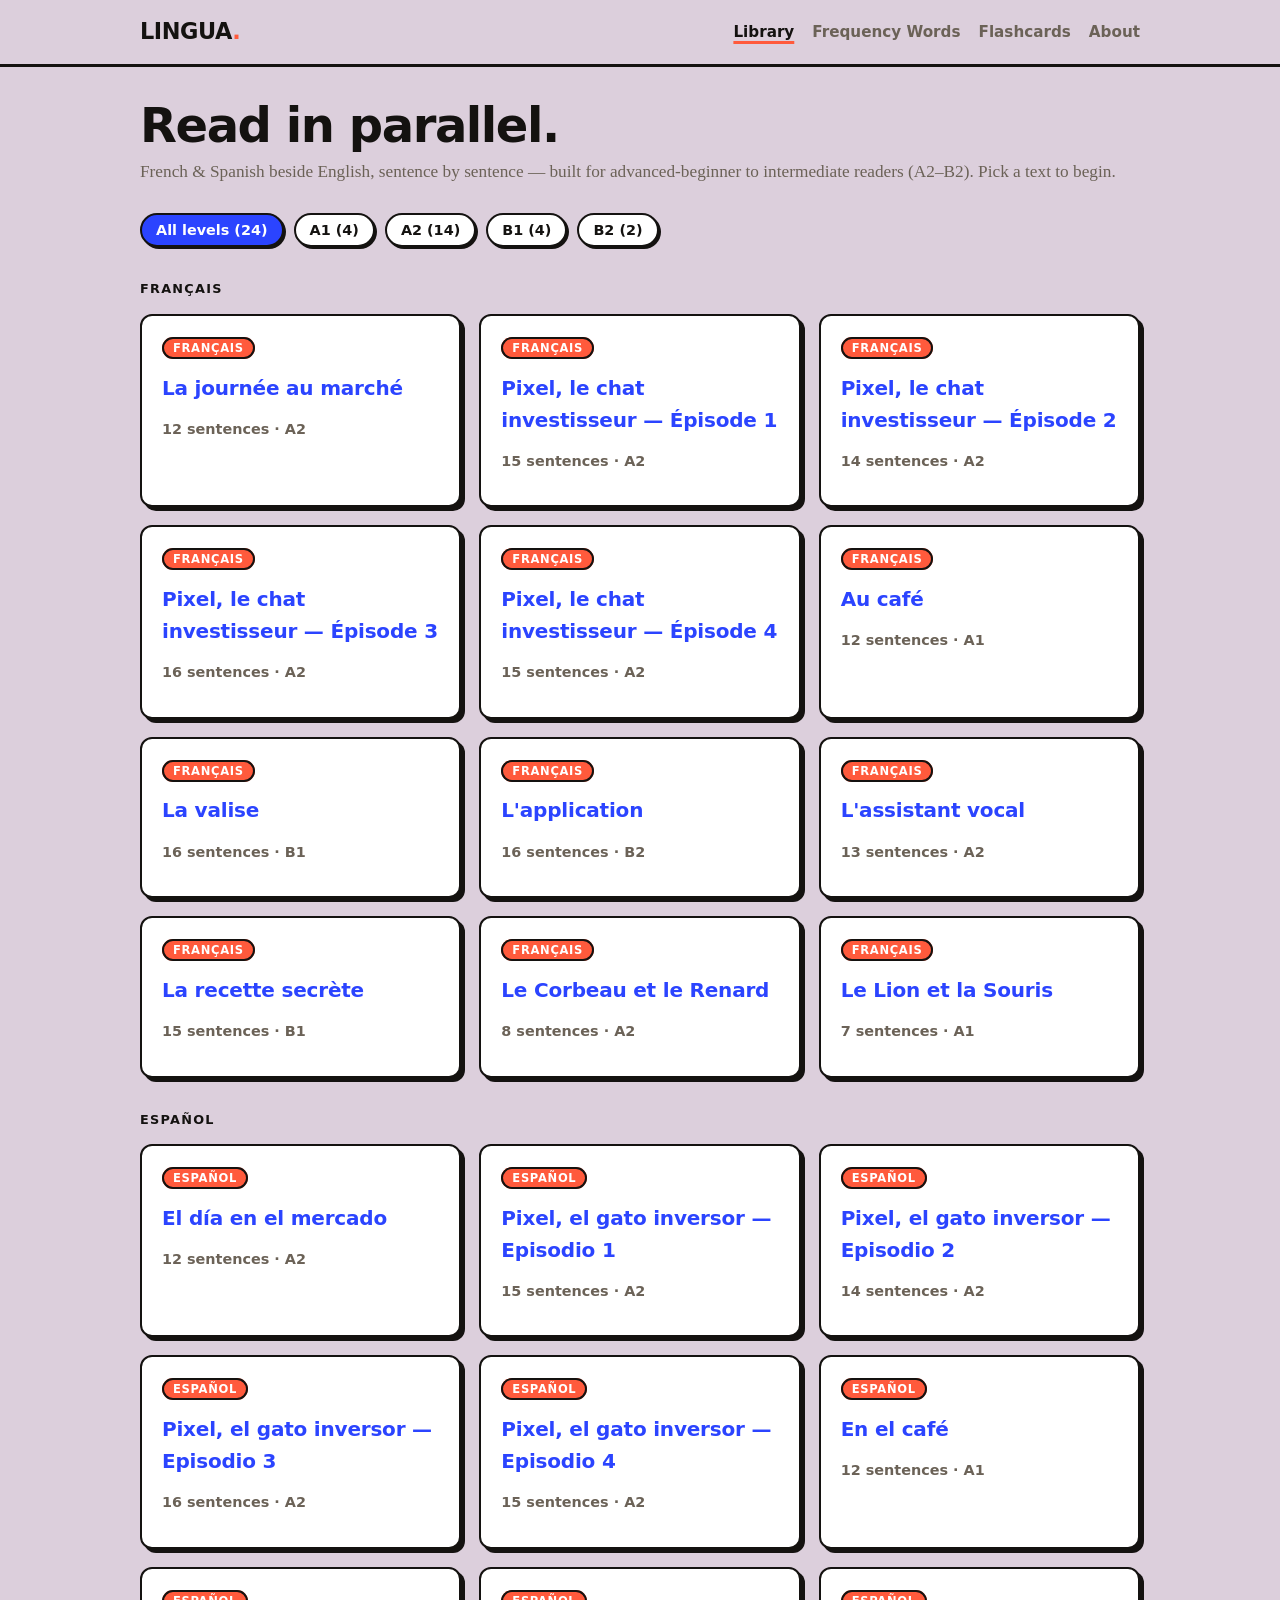
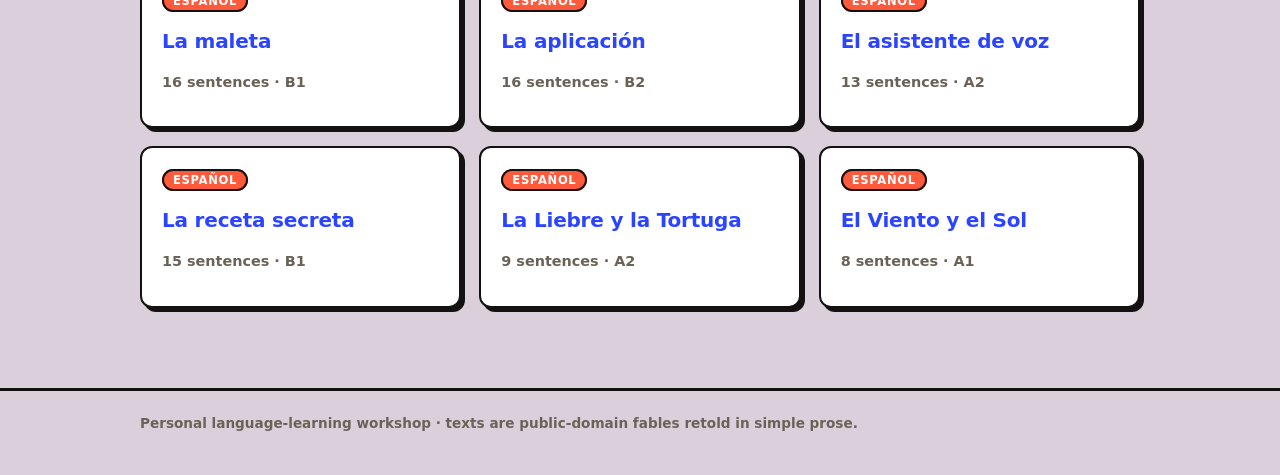
==== index.html @ a7de5ea2 "Ad-hoc batch generation of the whole topic list scripts/generate_batch.py generates a piece for ever" ====
<!DOCTYPE html>
<html lang="en">
<head>
  <meta charset="UTF-8" />
  <meta name="viewport" content="width=device-width, initial-scale=1.0" />
  <title>Lingua — Parallel Reading</title>
  <link rel="stylesheet" href="css/style.css?v=3" />
</head>
<body>
  <header class="site-header">
    <div class="wrap">
      <div class="brand">Lingua<span>.</span></div>
      <nav class="nav" data-nav></nav>
    </div>
  </header>

  <main>
    <div class="wrap">
      <h1>Read in parallel.</h1>
      <p class="subtitle">French &amp; Spanish beside English, sentence by sentence — built for advanced-beginner to intermediate readers (A2–B2). Pick a text to begin.</p>

      <div class="chipbar" id="level-bar"></div>
      <div id="library"></div>
    </div>
  </main>

  <footer>
    <div class="wrap">Personal language-learning workshop · texts are public-domain fables retold in simple prose.</div>
  </footer>

  <script src="data/texts.js"></script>
  <script src="data/daily.js"></script>
  <script src="data/generated.js"></script>
  <script src="js/app.js"></script>
  <script>
    (function () {
      const texts = window.TEXTS || [];
      const lib = document.getElementById("library");
      const bar = document.getElementById("level-bar");
      const LEVEL_ORDER = ["A1", "A2", "B1", "B2", "C1", "C2"];
      const levels = LEVEL_ORDER.filter((l) => texts.some((t) => t.level === l));
      let active = "all";

      function card(t) {
        const a = document.createElement("a");
        a.className = "card";
        a.href = "reader.html?id=" + encodeURIComponent(t.id);
        a.innerHTML =
          '<span class="lang-tag">' + t.langLabel + '</span>' +
          '<h3>' + t.title + '</h3>' +
          '<p class="meta">' + t.pairs.length + ' sentences · ' + (t.level || '') + '</p>';
        return a;
      }

      function render() {
        bar.querySelectorAll(".chip").forEach((c) => c.classList.toggle("on", c.dataset.lvl === active));
        const shown = texts.filter((t) => active === "all" || t.level === active);
        lib.innerHTML = "";
        if (!shown.length) { lib.innerHTML = '<p class="empty">No texts at this level yet.</p>'; return; }
        const byLang = {};
        shown.forEach((t) => { (byLang[t.langLabel] = byLang[t.langLabel] || []).push(t); });
        Object.keys(byLang).forEach((label) => {
          const h = document.createElement("p");
          h.className = "section-label";
          h.textContent = label;
          lib.appendChild(h);
          const grid = document.createElement("div");
          grid.className = "card-grid";
          byLang[label].forEach((t) => grid.appendChild(card(t)));
          lib.appendChild(grid);
        });
      }

      function chip(lvl, label) {
        const b = document.createElement("button");
        b.className = "chip";
        b.dataset.lvl = lvl;
        b.textContent = label;
        b.addEventListener("click", () => { active = lvl; render(); });
        return b;
      }

      bar.appendChild(chip("all", "All levels (" + texts.length + ")"));
      levels.forEach((l) => bar.appendChild(chip(l, l + " (" + texts.filter((t) => t.level === l).length + ")")));
      render();
    })();
  </script>
</body>
</html>
---- css/style.css ----
:root {
  --bg: #dccfdc;
  --surface: #ffffff;
  --ink: #141210;
  --muted: #6b6257;
  --line: #141210;
  --accent: #2b44ff;
  --accent-soft: #e2e6ff;
  --accent2: #ff5a3c;
  --highlight: #ffd23f;
  --known: #b9f2cd;
  --known-ink: #0b7a38;
  --shadow-sm: 2px 2px 0 var(--ink);
  --shadow: 4px 4px 0 var(--ink);
  --shadow-lg: 6px 6px 0 var(--ink);
  --radius: 12px;
  --maxw: 1040px;
}

@media (prefers-color-scheme: dark) {
  :root {
    --bg: #14120d;
    --surface: #201d17;
    --ink: #f4efe4;
    --muted: #a89e8d;
    --line: #f4efe4;
    --accent: #8a97ff;
    --accent-soft: #2a2740;
    --accent2: #ff7a5c;
    --highlight: #6b5712;
    --known: #14361f;
    --known-ink: #7fe0a0;
  }
}

* { box-sizing: border-box; }

body {
  margin: 0;
  background: var(--bg);
  color: var(--ink);
  font-family: "Iowan Old Style", "Palatino Linotype", Palatino, Georgia, serif;
  line-height: 1.6;
  -webkit-font-smoothing: antialiased;
}

a { color: var(--accent); text-decoration: none; font-weight: 600; }
a:hover { text-decoration: underline; text-underline-offset: 3px; text-decoration-thickness: 2px; }

.wrap { max-width: var(--maxw); margin: 0 auto; padding: 0 20px; }

/* Header / nav */
.site-header {
  border-bottom: 3px solid var(--ink);
  background: var(--bg);
  position: sticky;
  top: 0;
  z-index: 10;
}
.site-header .wrap {
  display: flex;
  align-items: center;
  justify-content: space-between;
  padding-top: 14px;
  padding-bottom: 14px;
}
.brand {
  font-family: system-ui, sans-serif;
  font-size: 1.4rem;
  font-weight: 800;
  letter-spacing: -.02em;
  text-transform: uppercase;
  color: var(--ink);
}
.brand span { color: var(--accent2); }
.nav a {
  margin-left: 18px;
  color: var(--muted);
  font-family: system-ui, sans-serif;
  font-size: .95rem;
  font-weight: 600;
}
.nav a:hover { color: var(--ink); text-decoration: none; }
.nav a.active { color: var(--ink); text-decoration: underline; text-decoration-color: var(--accent2); text-decoration-thickness: 3px; text-underline-offset: 4px; }

main { padding: 34px 0 80px; }

h1 {
  font-family: system-ui, sans-serif;
  font-weight: 800;
  font-size: clamp(2rem, 5vw, 3rem);
  letter-spacing: -.03em;
  line-height: 1.02;
  margin: 0 0 8px;
}
.subtitle { color: var(--muted); margin: 0 0 28px; font-size: 1.08rem; }

/* Library cards */
.section-label {
  font-family: system-ui, sans-serif;
  text-transform: uppercase;
  letter-spacing: .1em;
  font-size: .8rem;
  font-weight: 800;
  color: var(--ink);
  margin: 32px 0 14px;
}
.card-grid {
  display: grid;
  grid-template-columns: repeat(auto-fill, minmax(240px, 1fr));
  gap: 18px;
}
.card {
  display: block;
  background: var(--surface);
  border: 2px solid var(--ink);
  border-radius: var(--radius);
  padding: 18px 20px;
  box-shadow: var(--shadow);
  transition: transform .1s ease, box-shadow .1s ease;
}
.card:hover { transform: translate(-2px, -2px); box-shadow: var(--shadow-lg); text-decoration: none; }
.card .lang-tag {
  font-family: system-ui, sans-serif;
  font-size: .72rem;
  font-weight: 700;
  text-transform: uppercase;
  letter-spacing: .06em;
  color: #fff;
  background: var(--accent2);
  border: 2px solid var(--ink);
  padding: 2px 9px;
  border-radius: 999px;
}
.card h3 { font-family: system-ui, sans-serif; margin: 12px 0 4px; font-size: 1.25rem; font-weight: 800; letter-spacing: -.01em; }
.card .meta { color: var(--muted); font-size: .9rem; font-family: system-ui, sans-serif; font-weight: 600; }

/* Toolbar (reader + vocab) */
.toolbar {
  display: flex;
  flex-wrap: wrap;
  gap: 10px;
  align-items: center;
  background: var(--surface);
  border: 2px solid var(--ink);
  border-radius: var(--radius);
  padding: 12px 16px;
  margin-bottom: 22px;
  font-family: system-ui, sans-serif;
  font-size: .92rem;
  box-shadow: var(--shadow);
}
.toolbar label { color: var(--muted); font-weight: 600; }
.toolbar select, .toolbar input[type="search"], .btn {
  font: inherit;
  font-weight: 600;
  color: var(--ink);
  background: var(--surface);
  border: 2px solid var(--ink);
  border-radius: 8px;
  padding: 7px 11px;
}
.toolbar input[type="search"] { min-width: 200px; }
.btn { cursor: pointer; box-shadow: var(--shadow-sm); transition: transform .08s ease, box-shadow .08s ease; }
.btn:hover { transform: translate(-1px, -1px); box-shadow: 3px 3px 0 var(--ink); }
.btn:active { transform: translate(2px, 2px); box-shadow: 0 0 0 var(--ink); }
.btn.on { background: var(--accent); color: #fff; }
.spacer { flex: 1 1 auto; }

/* Parallel reader */
.text-head { margin-bottom: 8px; }
.text-head .meta { color: var(--muted); font-family: system-ui, sans-serif; font-size: .9rem; font-weight: 600; }

.parallel {
  display: grid;
  grid-template-columns: 1fr 1fr;
  gap: 0 28px;
  background: var(--surface);
  border: 2px solid var(--ink);
  border-radius: var(--radius);
  padding: 8px 10px;
  box-shadow: var(--shadow);
}
.col-head {
  font-family: system-ui, sans-serif;
  font-size: .74rem;
  font-weight: 800;
  text-transform: uppercase;
  letter-spacing: .1em;
  color: var(--ink);
  padding: 10px 14px 6px;
  border-bottom: 2px solid var(--ink);
  position: sticky;
  top: 66px;
  background: var(--surface);
}
.sent {
  padding: 10px 14px;
  border-radius: 8px;
  cursor: pointer;
  font-size: 1.12rem;
  transition: background .1s ease;
}
.sent.en { color: var(--muted); }
.parallel.swap .sent.en { color: var(--ink); }
.parallel.swap .sent.target { color: var(--muted); }
.sent:hover { background: var(--accent-soft); }
.sent.active { background: var(--highlight); color: #141210; box-shadow: inset 0 0 0 2px var(--ink); }

/* Clickable words (target column) */
.sent.target .tok { cursor: pointer; border-radius: 3px; padding: 0 1px; }
.sent.target .tok:hover { background: var(--accent-soft); box-shadow: inset 0 -3px 0 var(--accent); }
.sent.target .tok.sel { background: var(--highlight); color: #141210; box-shadow: inset 0 -3px 0 var(--accent2); }

/* Word-translation popover */
.wordpop {
  position: absolute;
  z-index: 50;
  max-width: 260px;
  background: var(--surface);
  border: 2px solid var(--ink);
  border-radius: 10px;
  padding: 10px 13px;
  box-shadow: var(--shadow);
  font-family: system-ui, sans-serif;
}
.wp-word { font-weight: 800; color: var(--accent); font-size: 1.05rem; }
.wp-gloss { color: var(--ink); font-size: .95rem; margin-top: 2px; font-weight: 600; }
.wp-gloss.none { color: var(--muted); font-style: italic; font-weight: 500; }

/* Self-test: hide english column */
.parallel.hide-en .sent.en,
.parallel.hide-en .col-head.en-head { visibility: hidden; }

/* Font-size steps applied to the whole reader */
.parallel.fs-s .sent { font-size: 1rem; }
.parallel.fs-l .sent { font-size: 1.3rem; }

/* Category chip bar */
.chipbar {
  display: flex;
  flex-wrap: wrap;
  align-items: center;
  gap: 10px;
  margin-bottom: 20px;
}
.chip {
  font-family: system-ui, sans-serif;
  font-size: .9rem;
  font-weight: 700;
  padding: 7px 14px;
  border: 2px solid var(--ink);
  border-radius: 999px;
  background: var(--surface);
  color: var(--ink);
  cursor: pointer;
  white-space: nowrap;
  box-shadow: var(--shadow-sm);
  transition: transform .08s ease, box-shadow .08s ease, background .08s ease;
}
.chip:hover { transform: translate(-1px, -1px); box-shadow: 3px 3px 0 var(--ink); }
.chip:active { transform: translate(2px, 2px); box-shadow: 0 0 0 var(--ink); }
.chip.on { background: var(--accent); color: #fff; }
.chip-sep { width: 2px; align-self: stretch; background: var(--ink); margin: 2px 4px; }

/* Vocab */
.vocab-stats {
  font-family: system-ui, sans-serif;
  color: var(--muted);
  font-size: .92rem;
  font-weight: 600;
  margin: 0 0 14px;
}
table.vocab {
  width: 100%;
  border-collapse: separate;
  border-spacing: 0;
  background: var(--surface);
  border: 2px solid var(--ink);
  border-radius: var(--radius);
  overflow: hidden;
  box-shadow: var(--shadow);
}
table.vocab th, table.vocab td {
  text-align: left;
  padding: 11px 14px;
  border-bottom: 2px solid var(--ink);
}
table.vocab th {
  font-family: system-ui, sans-serif;
  font-size: .78rem;
  font-weight: 800;
  text-transform: uppercase;
  letter-spacing: .05em;
  color: #fff;
  background: var(--ink);
}
table.vocab tr:last-child td { border-bottom: none; }
table.vocab .rank { color: var(--muted); width: 48px; font-family: system-ui, sans-serif; font-size: .9rem; font-weight: 700; }
table.vocab .word { font-weight: 800; font-size: 1.1rem; }
table.vocab .pos { color: var(--muted); font-family: system-ui, sans-serif; font-size: .82rem; font-style: italic; }
/* Lean view (thematic categories) hides the rank + type columns */
table.vocab.lean th.col-rank, table.vocab.lean td.rank,
table.vocab.lean th.col-type, table.vocab.lean td.pos { display: none; }

table.vocab tr.known { background: var(--known); }
table.vocab tr.known .word { color: var(--known-ink); }
.know-btn {
  cursor: pointer;
  border: 2px solid var(--ink);
  background: var(--surface);
  color: var(--ink);
  border-radius: 999px;
  width: 28px; height: 28px;
  font-size: .9rem;
  font-weight: 800;
  line-height: 1;
}
.know-btn:hover { background: var(--accent-soft); }
tr.known .know-btn { background: var(--known-ink); color: #fff; border-color: var(--ink); }

.empty { color: var(--muted); font-family: system-ui, sans-serif; padding: 40px; text-align: center; font-weight: 600; }

/* ---- Flashcards ---- */
.hidden { display: none; }
.fc-row {
  display: flex;
  flex-wrap: wrap;
  align-items: center;
  gap: 12px;
  margin: 14px 0;
  font-family: system-ui, sans-serif;
  font-size: .95rem;
  font-weight: 600;
}
.fc-row label { color: var(--muted); }
.fc-row select { font: inherit; font-weight: 600; color: var(--ink); background: var(--surface); border: 2px solid var(--ink); border-radius: 8px; padding: 7px 11px; }
.fc-hint { color: var(--muted); font-family: system-ui, sans-serif; font-size: .88rem; font-weight: 600; }
.fc-center { text-align: center; }
.btn-start { font-size: 1.05rem; padding: 12px 28px; font-weight: 800; background: var(--accent); color: #fff; box-shadow: var(--shadow); }
.btn-start:hover { transform: translate(-2px, -2px); box-shadow: var(--shadow-lg); }
.btn-quiet { color: var(--muted); background: transparent; border-color: var(--muted); box-shadow: none; }
.btn-quiet:hover { box-shadow: none; transform: none; color: var(--ink); border-color: var(--ink); }

.fc-progress { text-align: center; color: var(--muted); font-family: system-ui, sans-serif; font-size: .92rem; font-weight: 700; margin: 6px 0 16px; }

.card3d { perspective: 1200px; margin: 8px auto 0; max-width: 520px; }
.card-inner {
  position: relative;
  width: 100%;
  min-height: 240px;
  transition: transform .45s cubic-bezier(.4,.2,.2,1);
  transform-style: preserve-3d;
  cursor: pointer;
}
.card3d.flipped .card-inner { transform: rotateY(180deg); }
.card3d .face {
  position: absolute;
  inset: 0;
  display: flex;
  flex-direction: column;
  align-items: center;
  justify-content: center;
  gap: 12px;
  padding: 28px;
  text-align: center;
  background: var(--surface);
  border: 2px solid var(--ink);
  border-radius: 16px;
  box-shadow: var(--shadow);
  backface-visibility: hidden;
}
.card3d .face.back { transform: rotateY(180deg); background: var(--accent); }
.card3d .lbl {
  font-family: system-ui, sans-serif;
  font-size: .72rem;
  font-weight: 800;
  text-transform: uppercase;
  letter-spacing: .12em;
  color: var(--muted);
}
.card3d .term { font-family: system-ui, sans-serif; font-size: 2.2rem; font-weight: 800; line-height: 1.2; letter-spacing: -.02em; }
.card3d .face.back .lbl { color: rgba(255,255,255,.85); }
.card3d .face.back .term { color: #fff; }

.fc-controls { display: flex; gap: 14px; justify-content: center; margin: 22px 0 10px; }
.fc-controls .btn { font-size: 1rem; font-weight: 700; padding: 12px 26px; box-shadow: var(--shadow); }
.fc-controls .btn:hover { transform: translate(-2px, -2px); box-shadow: var(--shadow-lg); }
.fc-controls .btn:active { transform: translate(3px, 3px); box-shadow: 0 0 0 var(--ink); }
.btn-again { background: var(--surface); }
.btn-got { background: var(--known-ink); color: #fff; }

kbd {
  font-family: ui-monospace, Menlo, monospace;
  font-size: .8em;
  font-weight: 700;
  background: var(--surface);
  border: 2px solid var(--ink);
  border-radius: 5px;
  padding: 1px 6px;
  box-shadow: 1px 1px 0 var(--ink);
}

.fc-done-card { text-align: center; padding: 40px 20px; }
.fc-done-emoji { font-size: 3rem; }
.fc-done-text { font-size: 1.25rem; font-weight: 600; margin: 12px 0 22px; }

footer {
  border-top: 3px solid var(--ink);
  color: var(--muted);
  font-family: system-ui, sans-serif;
  font-size: .85rem;
  font-weight: 600;
  padding: 22px 0 40px;
}

@media (max-width: 640px) {
  .parallel { grid-template-columns: 1fr; }
  .col-head { position: static; }
  .sent.en { border-left: 2px solid var(--ink); }
}
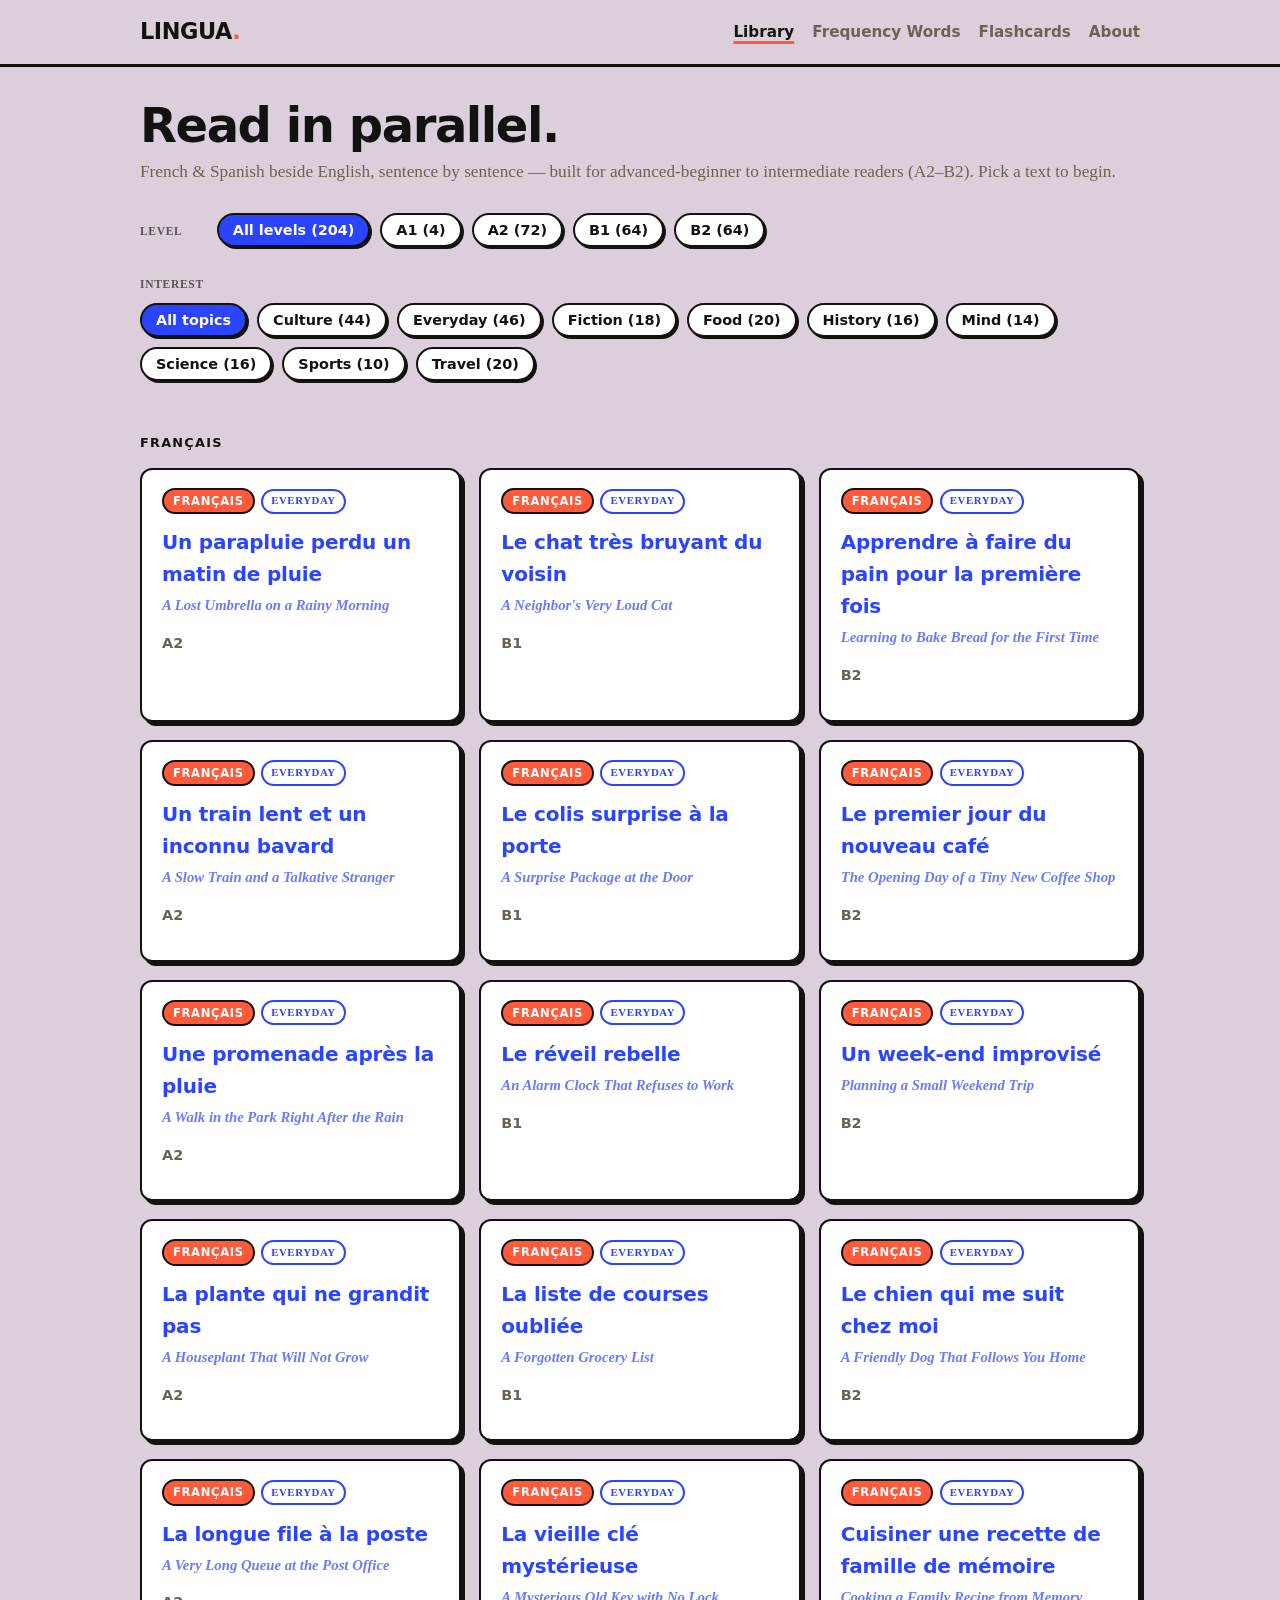
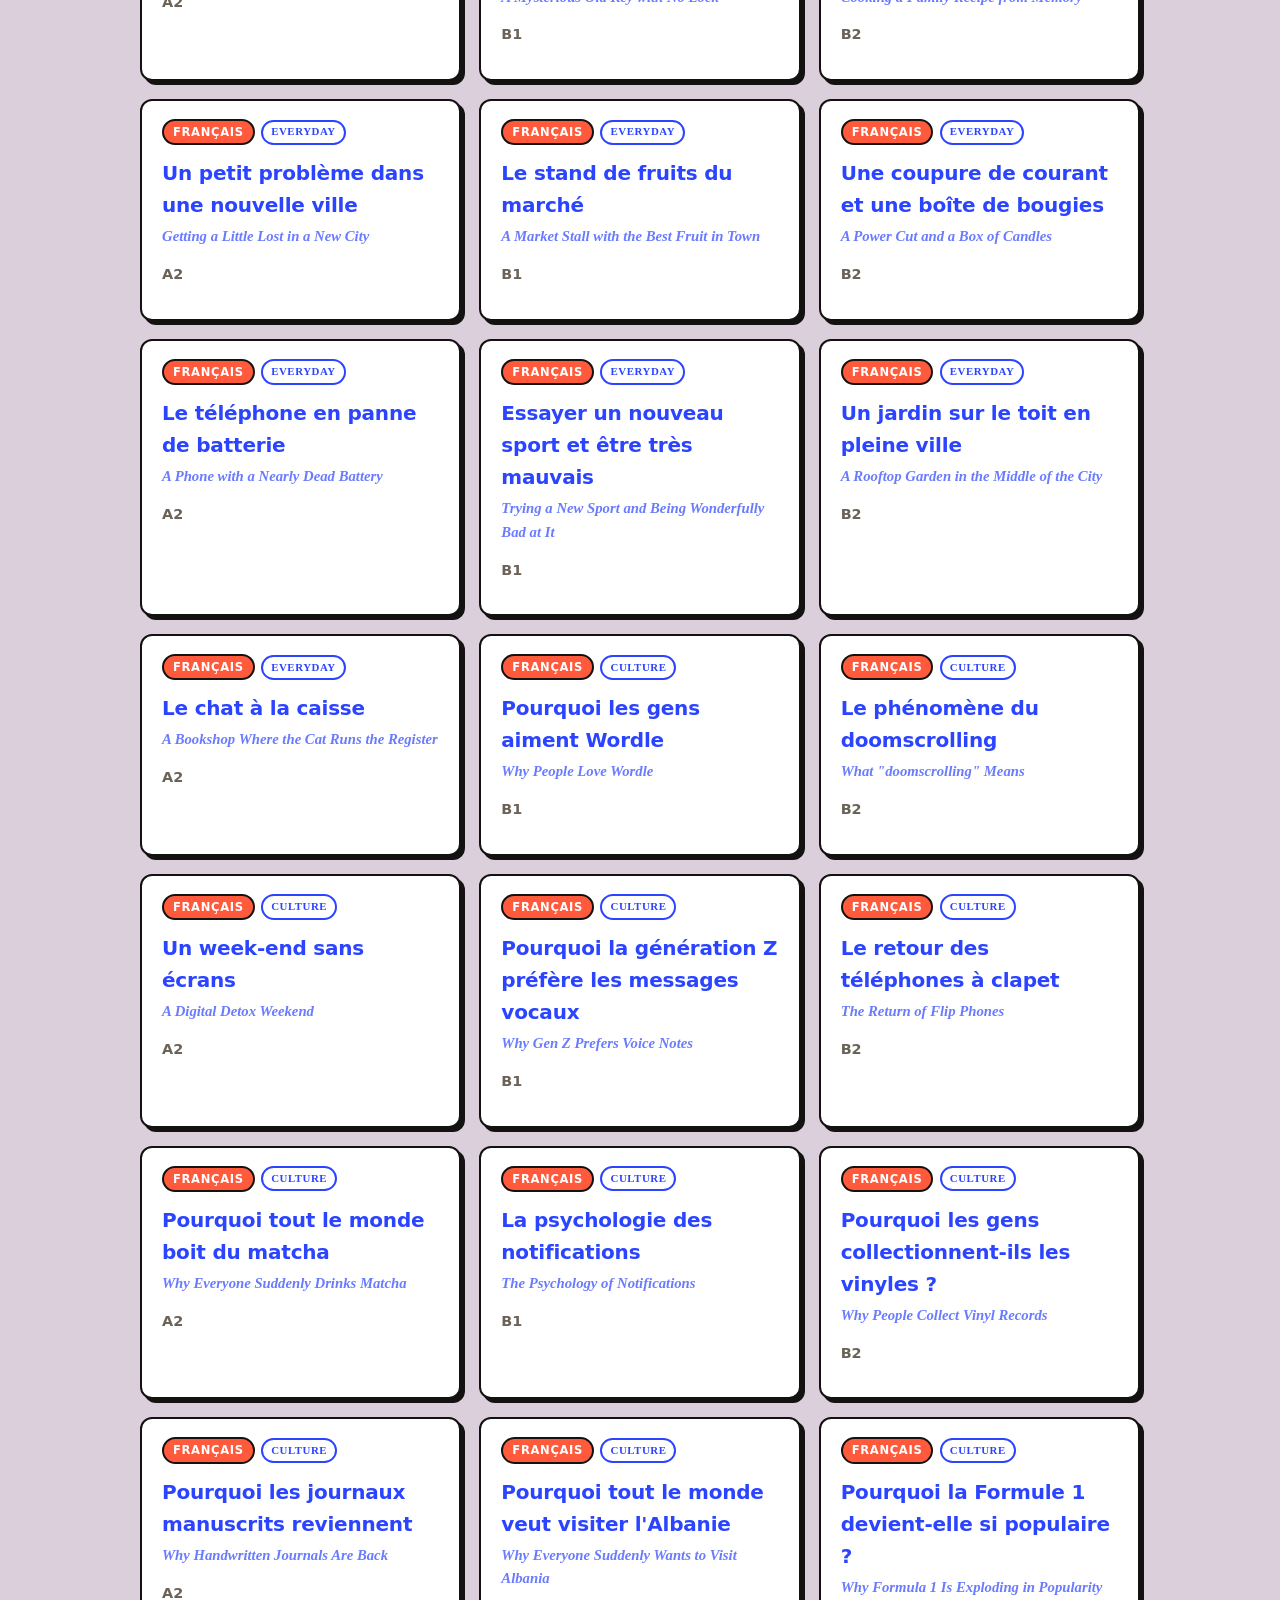
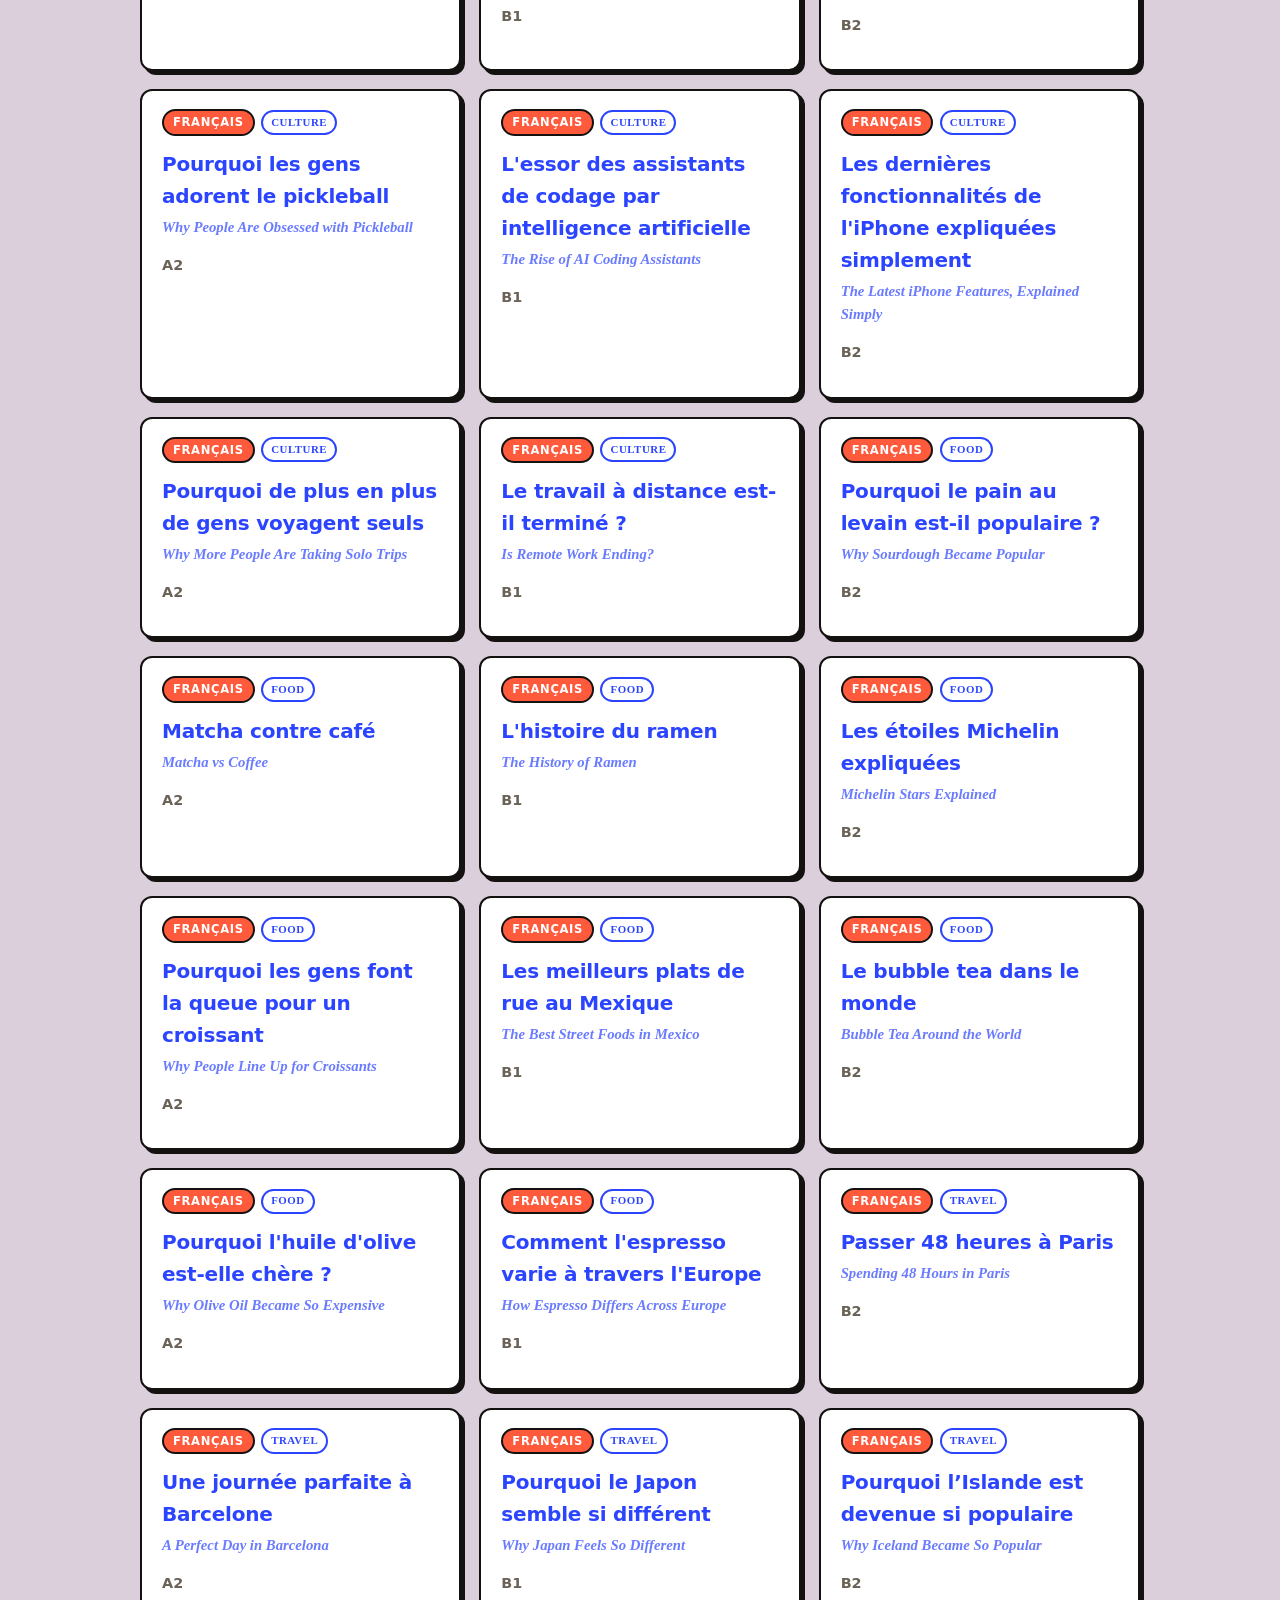
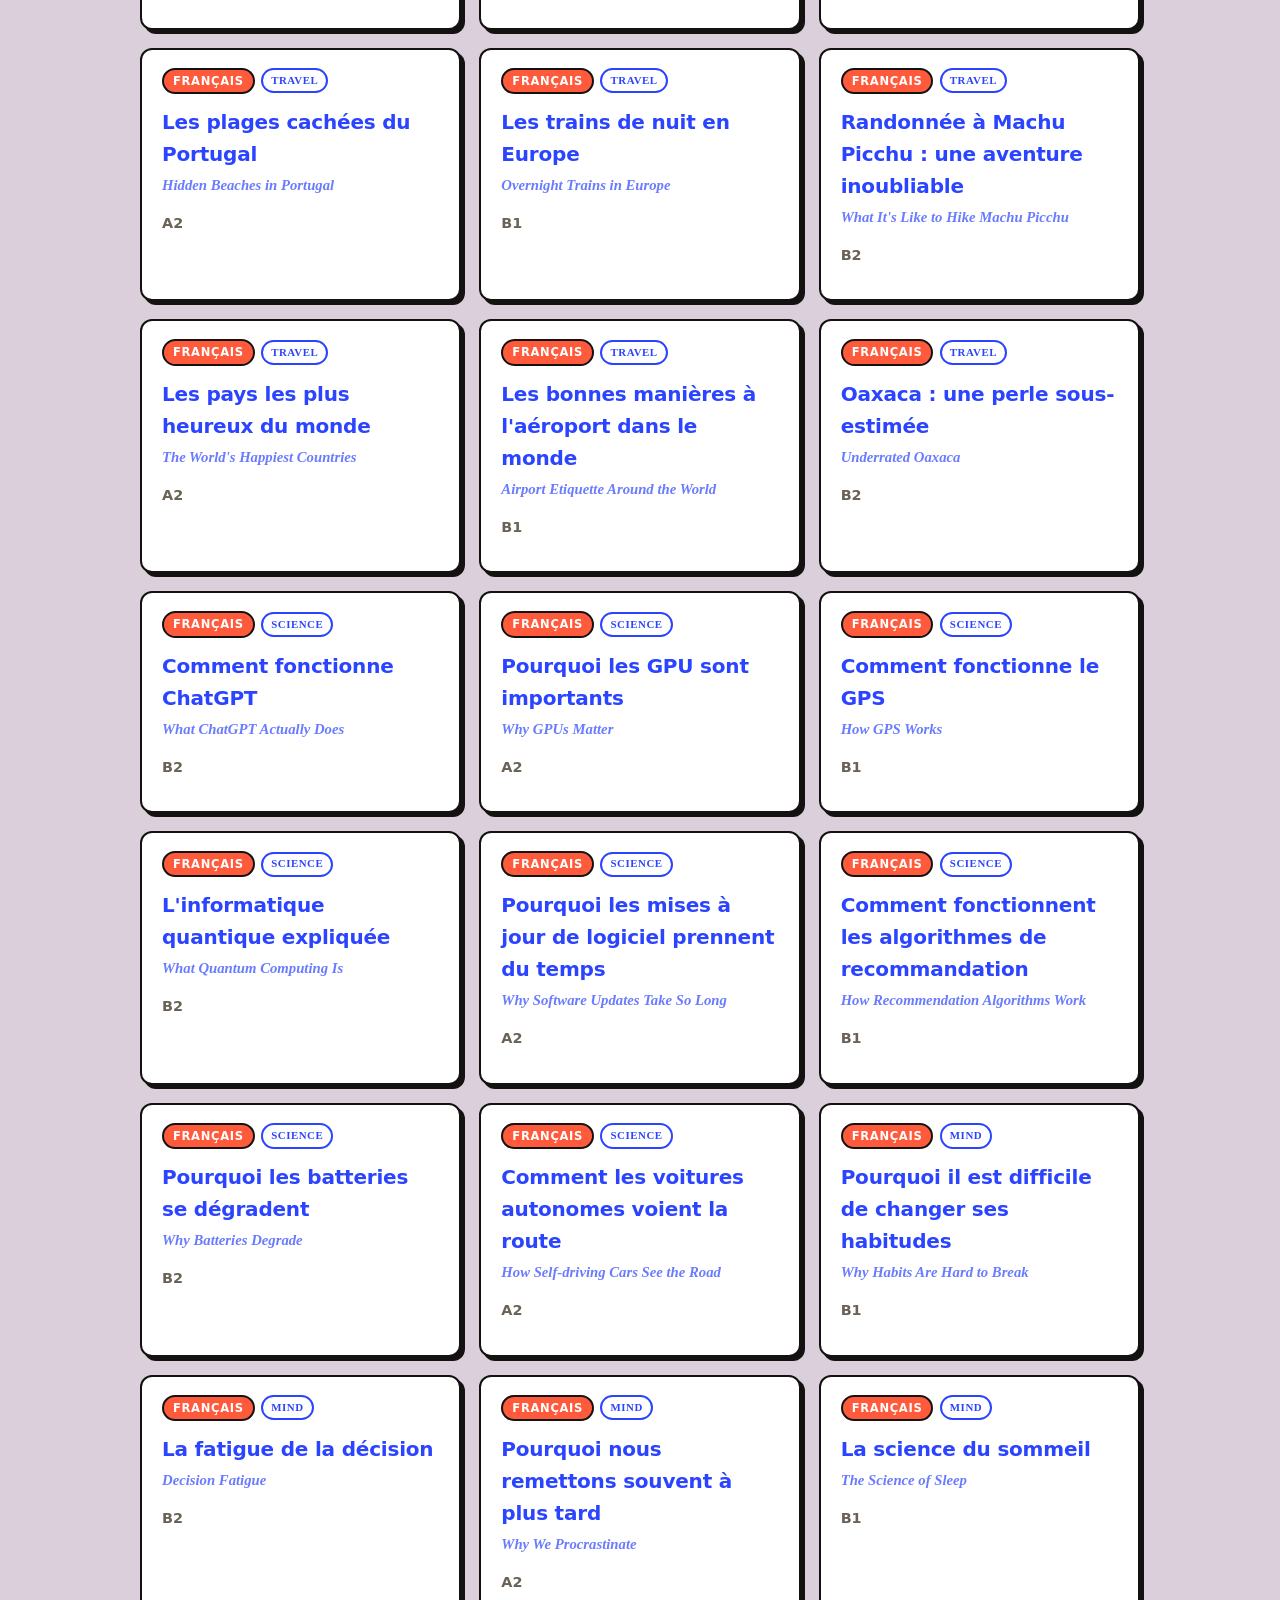
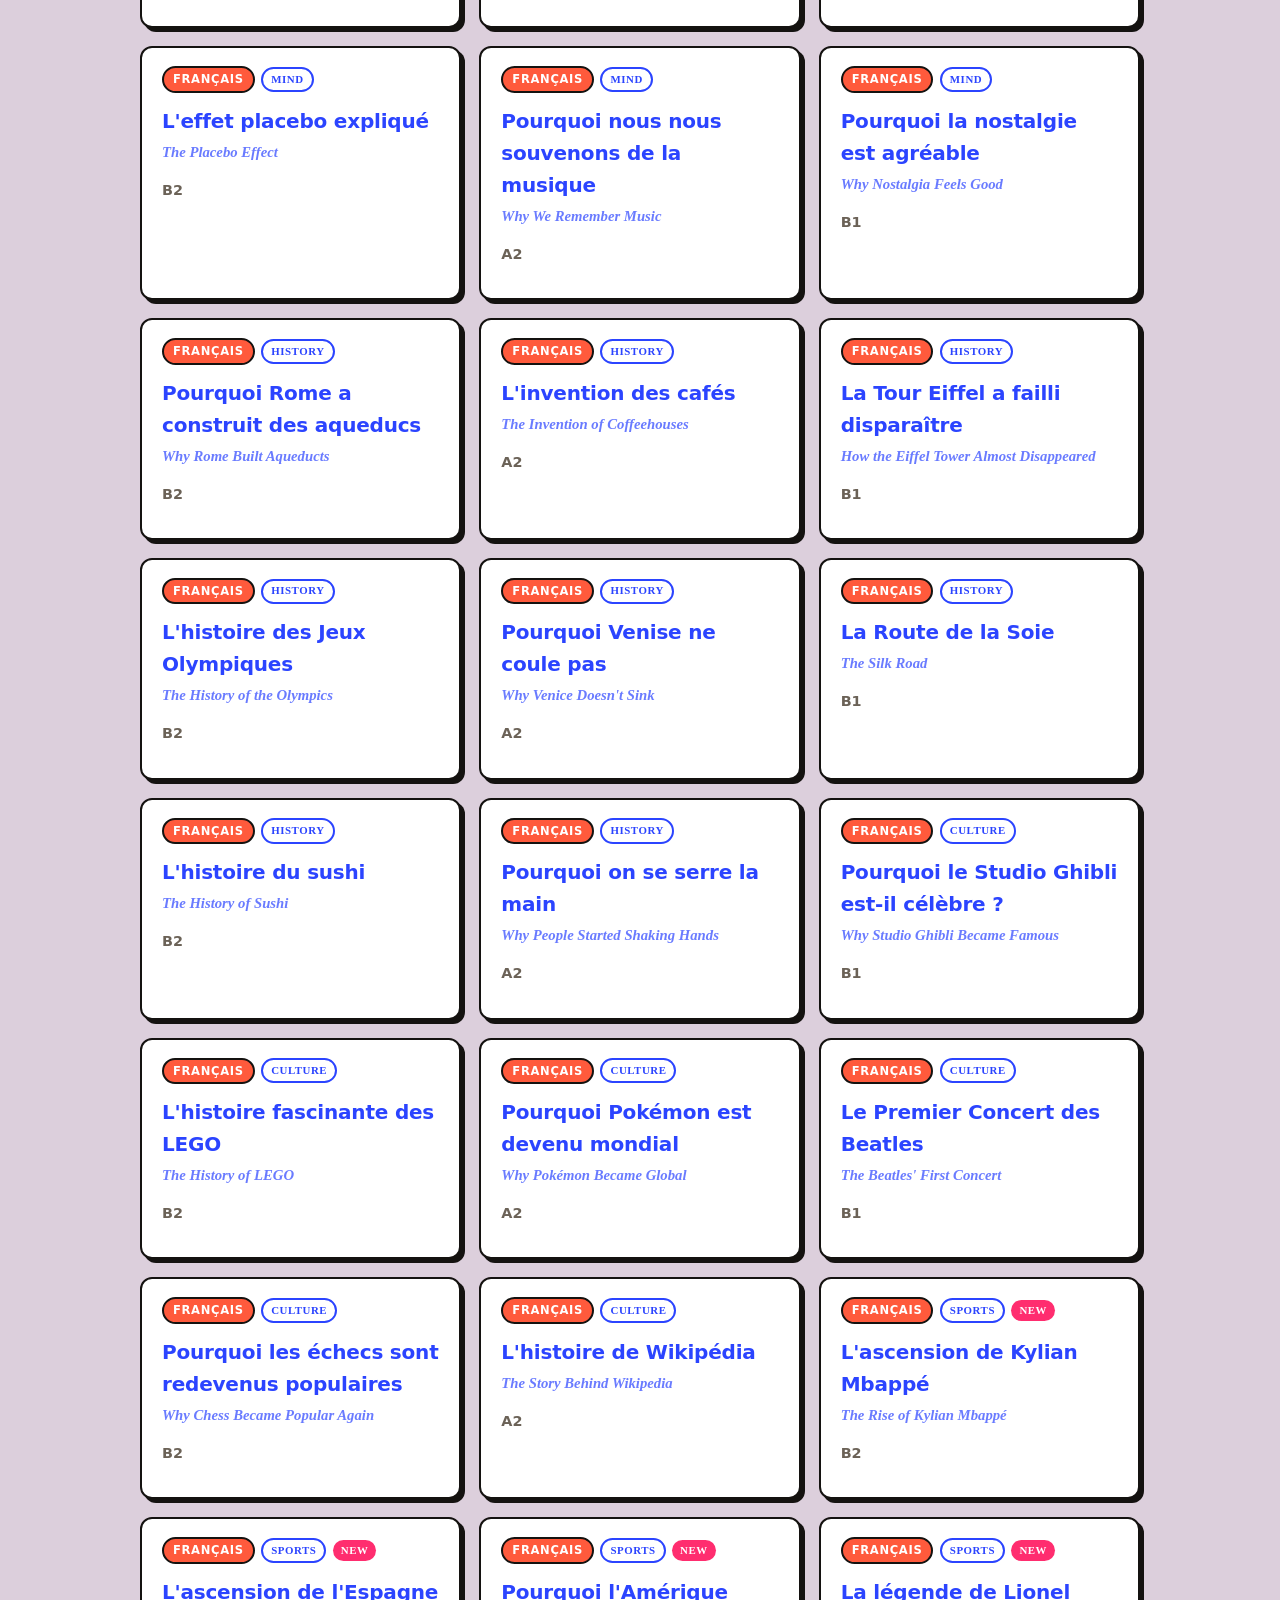
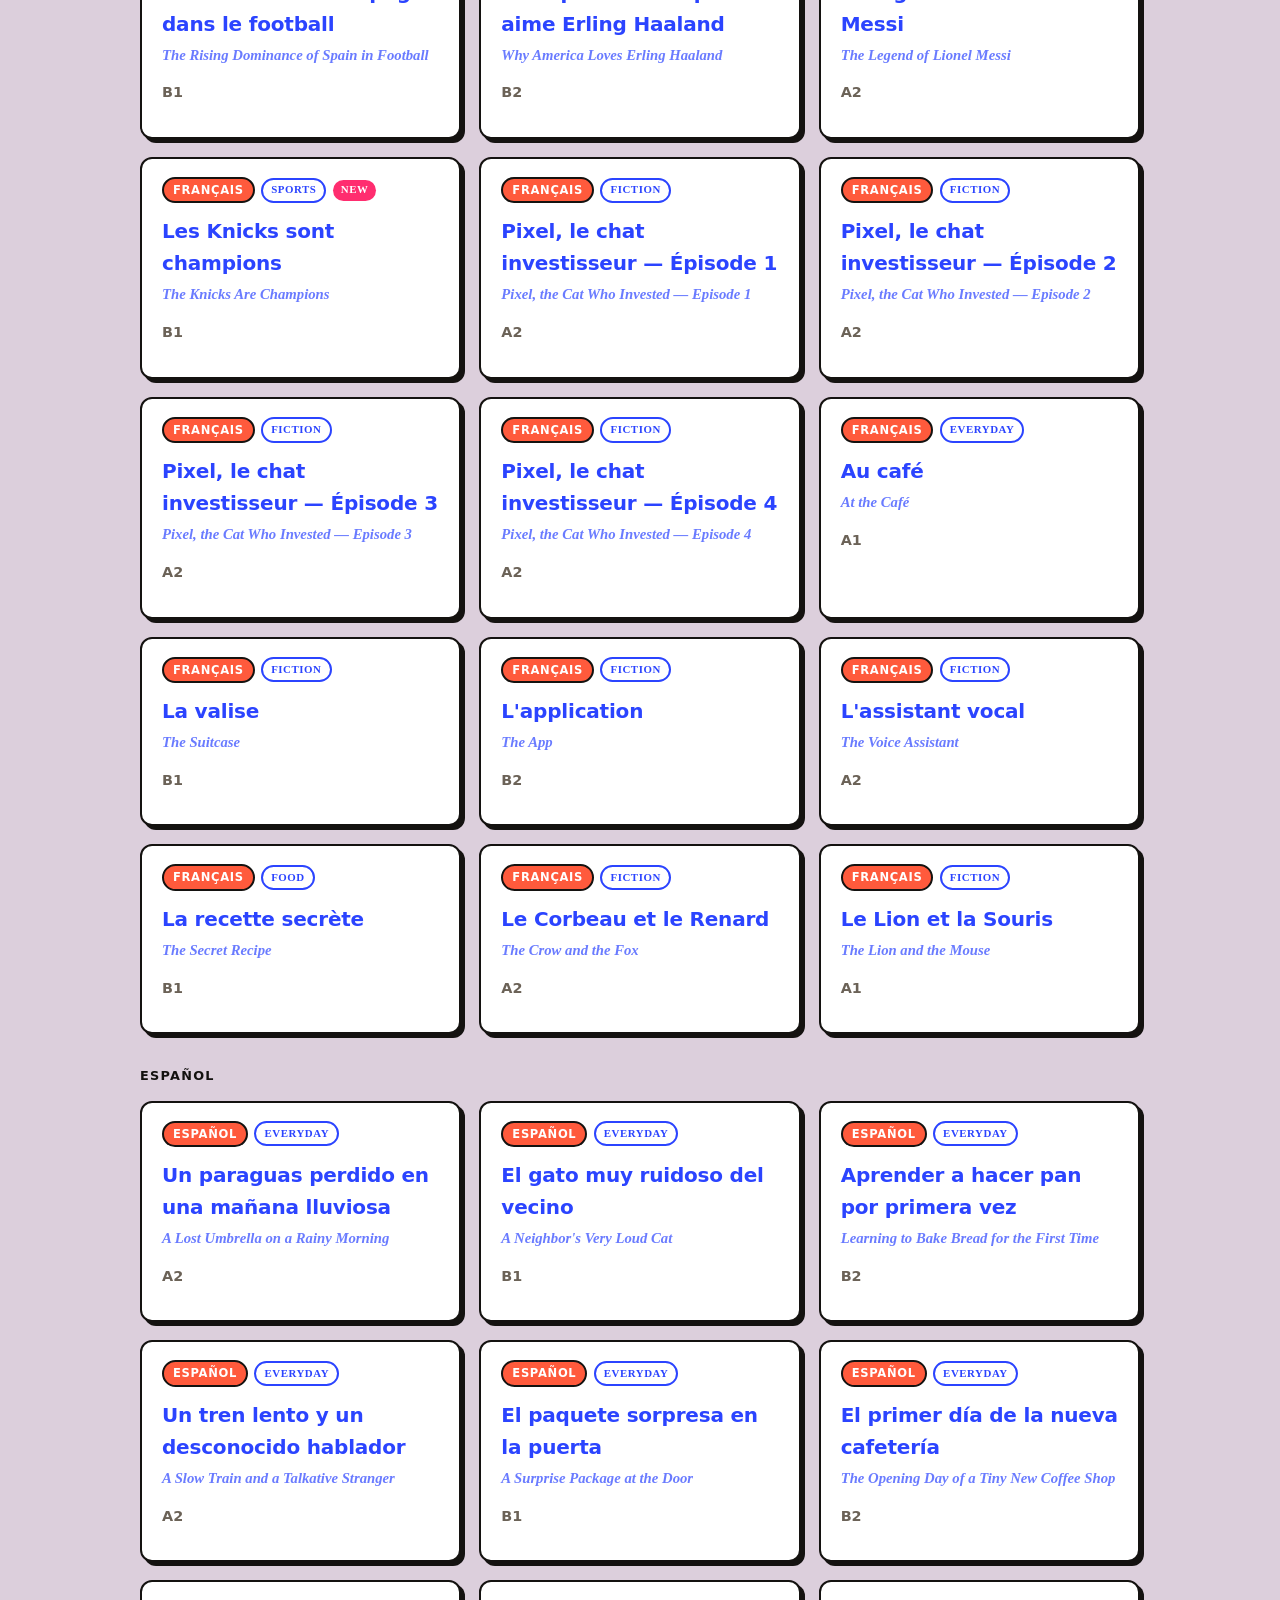
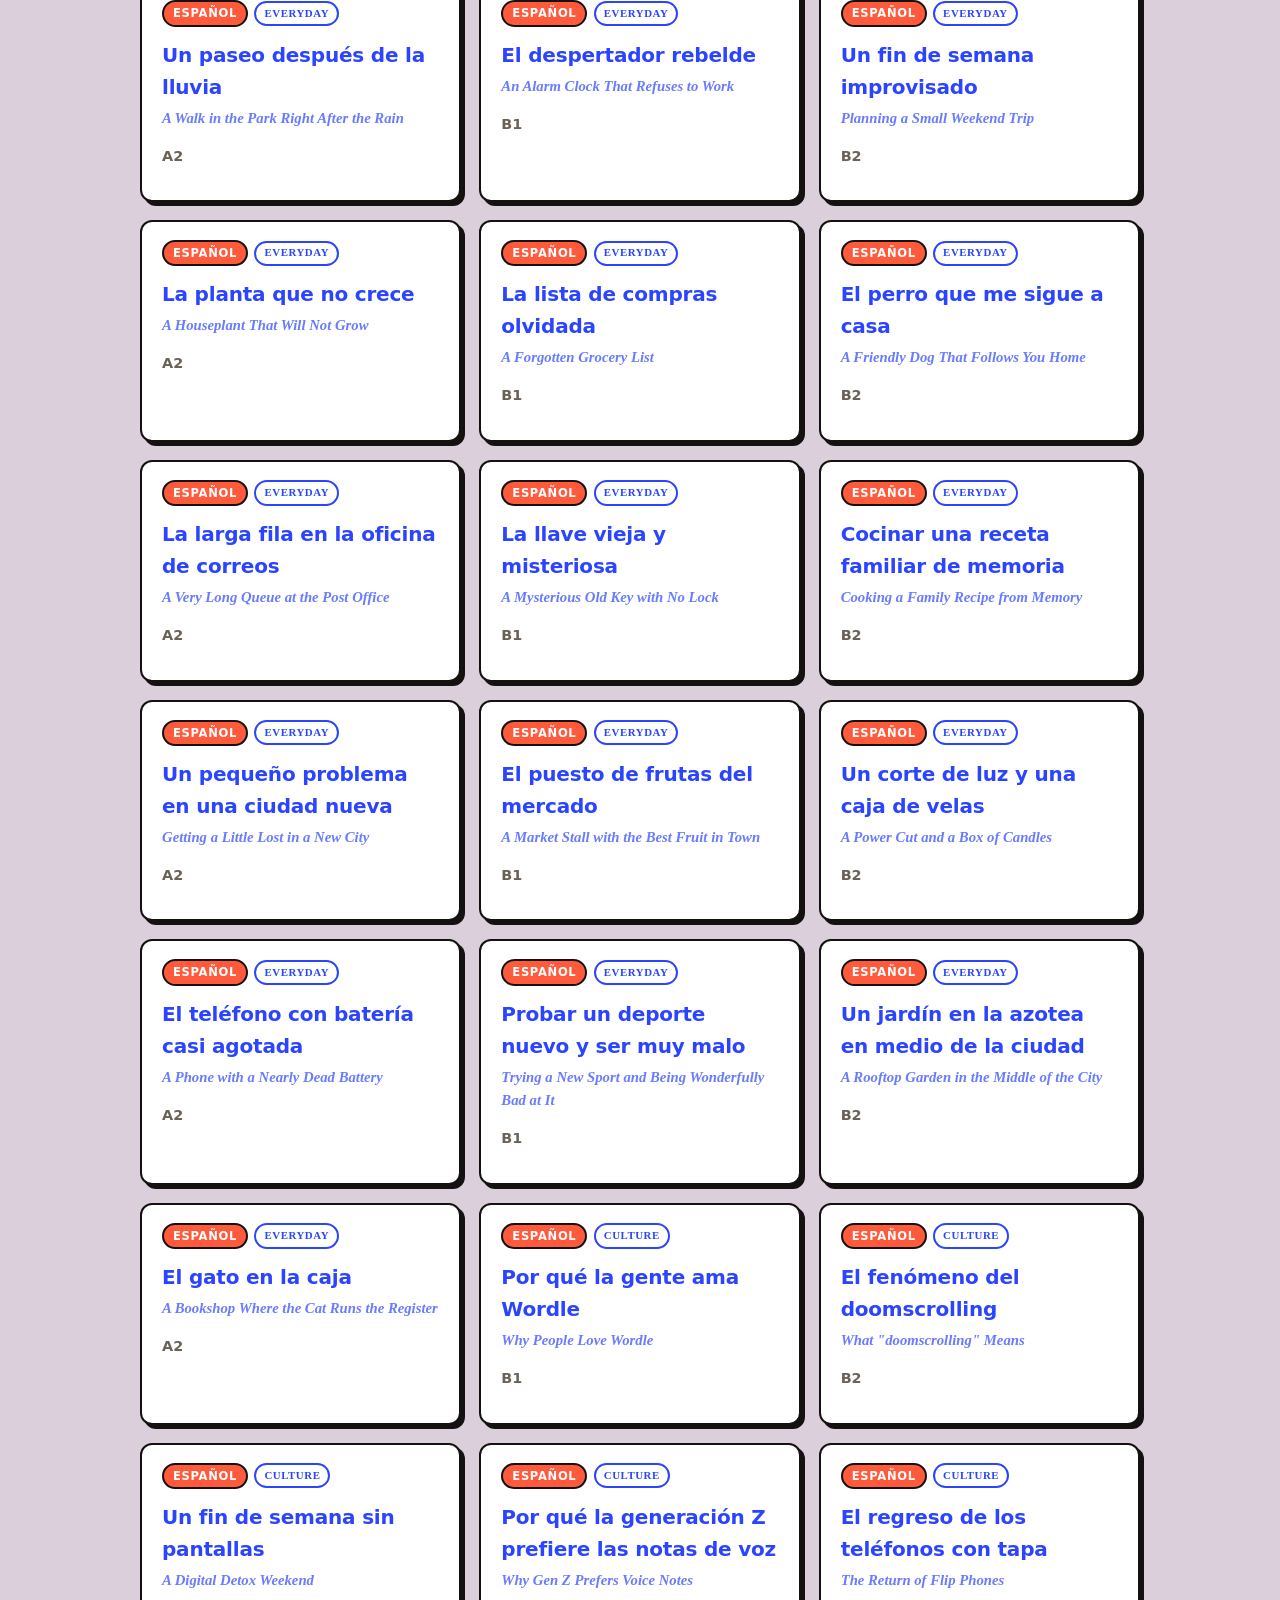
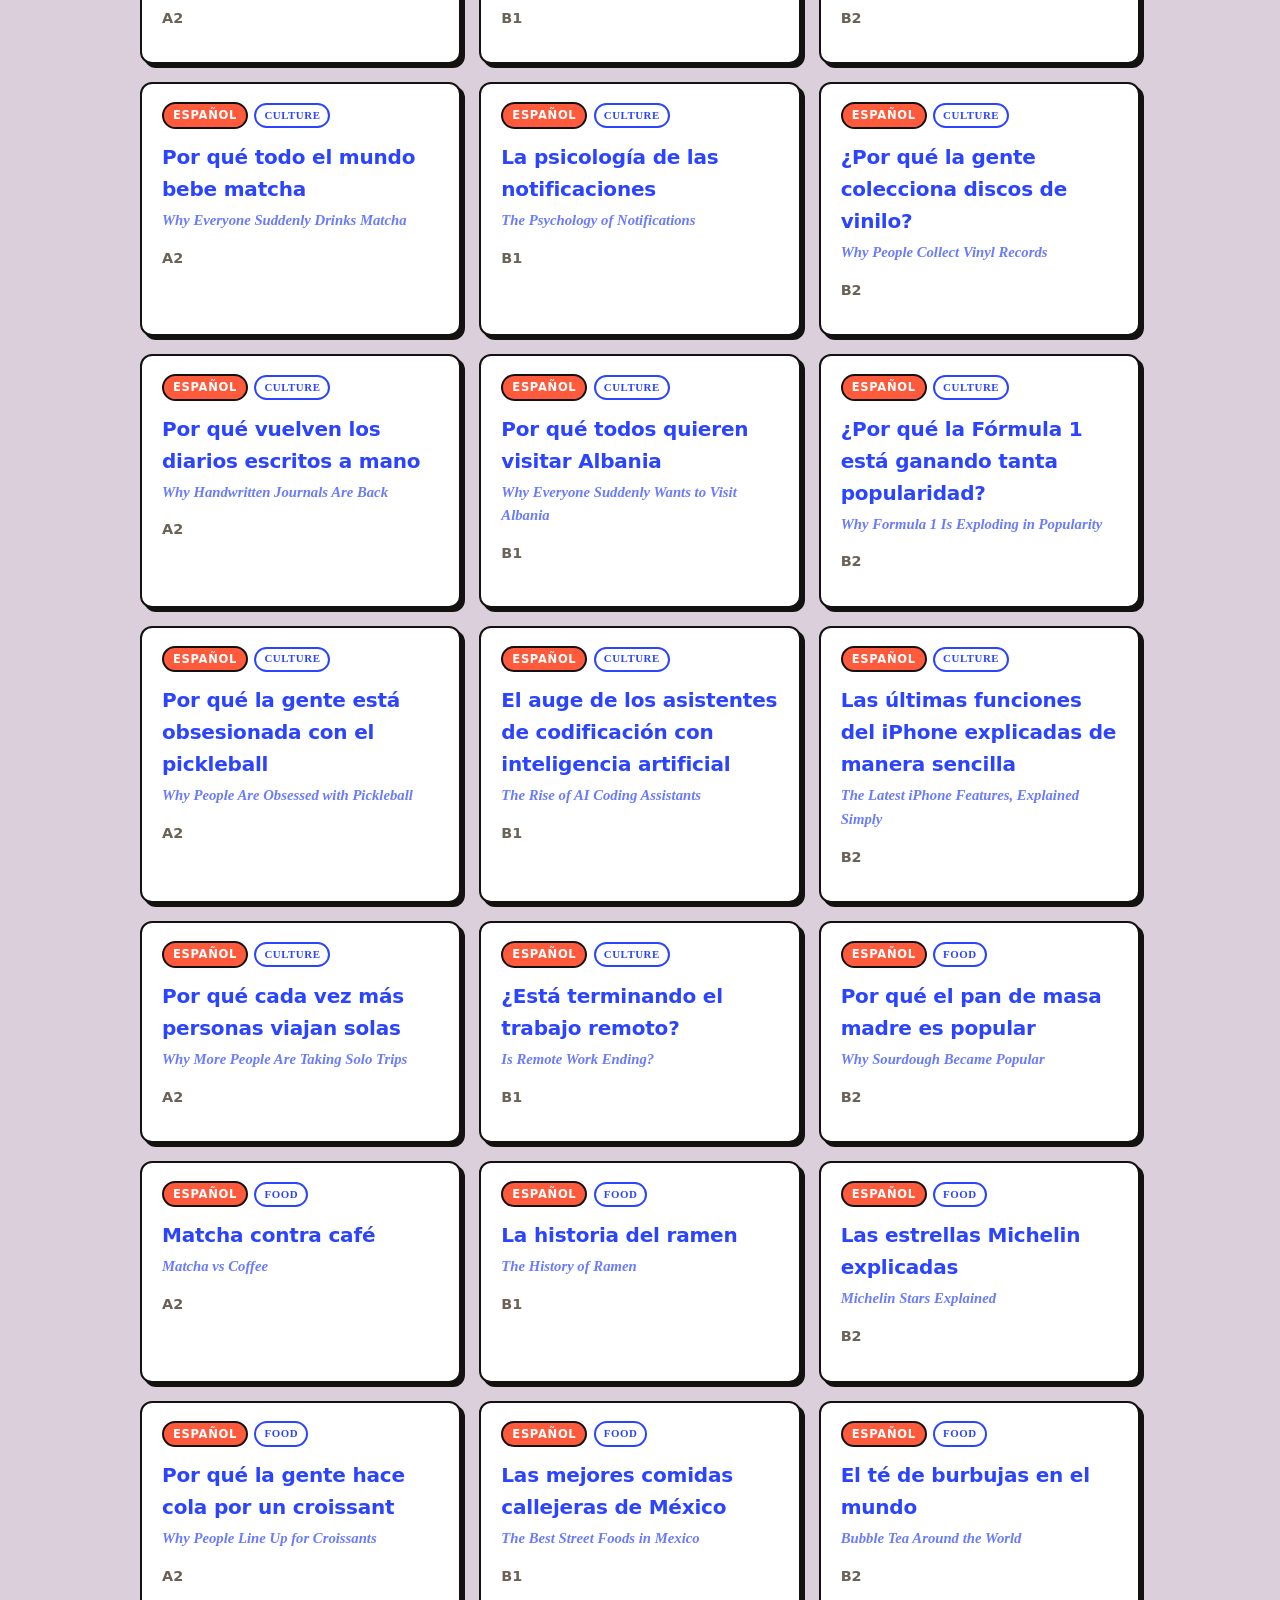
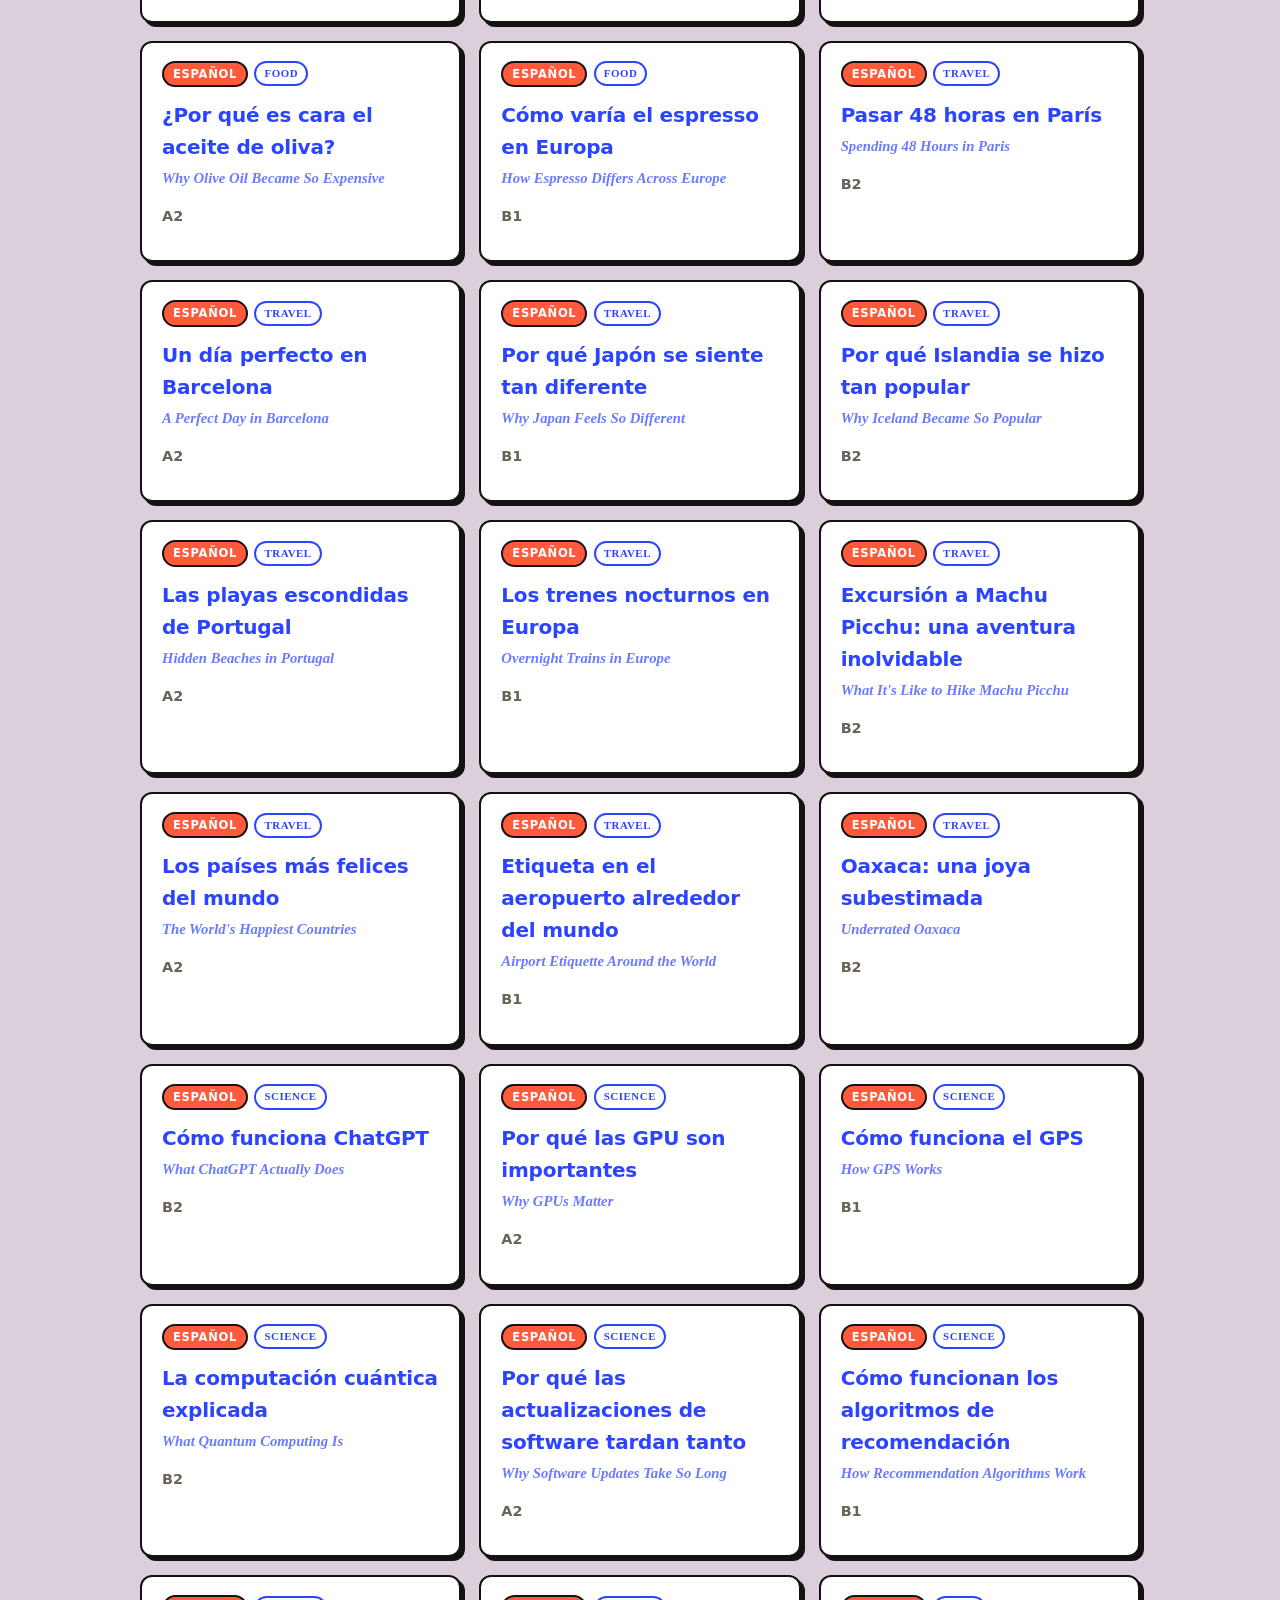
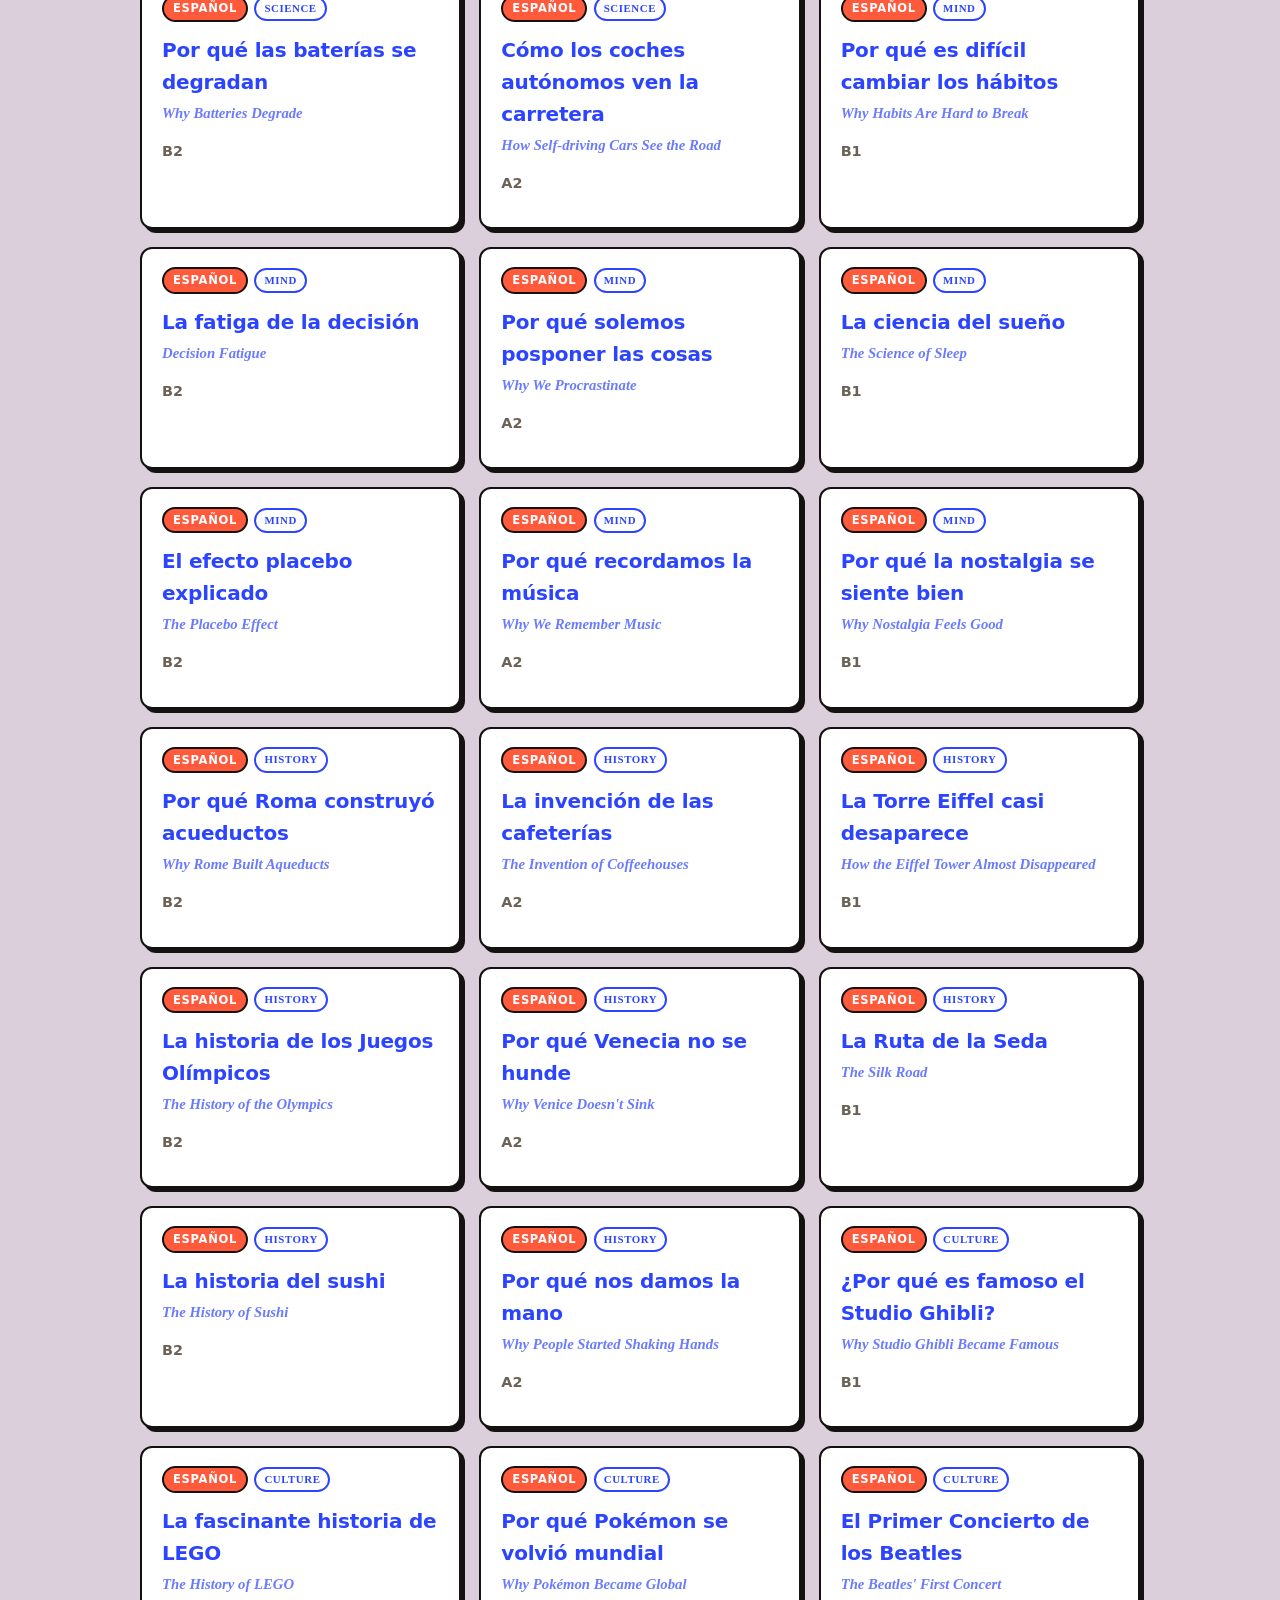
==== commit e1279651: "Library: filter by interest + level, show English titles and New tags Every text now carries an inte" ====
--- a/index.html
+++ b/index.html
@@ -5,6 +5,17 @@
   <meta name="viewport" content="width=device-width, initial-scale=1.0" />
   <title>Lingua — Parallel Reading</title>
   <link rel="stylesheet" href="css/style.css?v=3" />
+  <style>
+    .filter-row { display: flex; align-items: baseline; gap: .6rem; flex-wrap: wrap; margin-bottom: .5rem; }
+    .filter-label { font-weight: 800; text-transform: uppercase; letter-spacing: .06em;
+                    font-size: .72rem; opacity: .65; min-width: 4.2rem; }
+    .card-top { display: flex; align-items: center; gap: .4rem; flex-wrap: wrap; margin-bottom: .55rem; }
+    .section-tag { font-size: .68rem; font-weight: 800; text-transform: uppercase; letter-spacing: .05em;
+                   padding: .12rem .5rem; border: 2px solid currentColor; border-radius: 999px; }
+    .new-tag { font-size: .68rem; font-weight: 900; text-transform: uppercase; letter-spacing: .05em;
+               padding: .12rem .5rem; border-radius: 999px; background: #ff2d6f; color: #fff; }
+    .card .en-title { margin: .1rem 0 0; font-style: italic; opacity: .7; font-size: .92rem; }
+  </style>
 </head>
 <body>
   <header class="site-header">
@@ -19,7 +30,8 @@
       <h1>Read in parallel.</h1>
       <p class="subtitle">French &amp; Spanish beside English, sentence by sentence — built for advanced-beginner to intermediate readers (A2–B2). Pick a text to begin.</p>
 
-      <div class="chipbar" id="level-bar"></div>
+      <div class="filter-row"><span class="filter-label">Level</span><div class="chipbar" id="level-bar"></div></div>
+      <div class="filter-row"><span class="filter-label">Interest</span><div class="chipbar" id="section-bar"></div></div>
       <div id="library"></div>
     </div>
   </main>
@@ -34,29 +46,46 @@
   <script src="js/app.js"></script>
   <script>
     (function () {
+      const esc = (s) => String(s == null ? "" : s).replace(/[&<>"']/g, (c) =>
+        ({ "&": "&amp;", "<": "&lt;", ">": "&gt;", '"': "&quot;", "'": "&#39;" }[c]));
       const texts = window.TEXTS || [];
       const lib = document.getElementById("library");
-      const bar = document.getElementById("level-bar");
+      const levelBar = document.getElementById("level-bar");
+      const sectionBar = document.getElementById("section-bar");
+
       const LEVEL_ORDER = ["A1", "A2", "B1", "B2", "C1", "C2"];
       const levels = LEVEL_ORDER.filter((l) => texts.some((t) => t.level === l));
-      let active = "all";
+      const sections = Array.from(new Set(texts.map((t) => t.section).filter(Boolean))).sort();
+
+      let level = "all";
+      let section = "all";
+
+      function matches(t) {
+        return (level === "all" || t.level === level) && (section === "all" || t.section === section);
+      }
 
       function card(t) {
         const a = document.createElement("a");
         a.className = "card";
         a.href = "reader.html?id=" + encodeURIComponent(t.id);
         a.innerHTML =
-          '<span class="lang-tag">' + t.langLabel + '</span>' +
-          '<h3>' + t.title + '</h3>' +
-          '<p class="meta">' + t.pairs.length + ' sentences · ' + (t.level || '') + '</p>';
+          '<div class="card-top">' +
+            '<span class="lang-tag">' + esc(t.langLabel) + '</span>' +
+            (t.section ? '<span class="section-tag">' + esc(t.section) + '</span>' : '') +
+            (t.new ? '<span class="new-tag">New</span>' : '') +
+          '</div>' +
+          '<h3>' + esc(t.title) + '</h3>' +
+          (t.en_title ? '<p class="en-title">' + esc(t.en_title) + '</p>' : '') +
+          '<p class="meta">' + esc(t.level || '') + '</p>';
         return a;
       }
 
       function render() {
-        bar.querySelectorAll(".chip").forEach((c) => c.classList.toggle("on", c.dataset.lvl === active));
-        const shown = texts.filter((t) => active === "all" || t.level === active);
+        levelBar.querySelectorAll(".chip").forEach((c) => c.classList.toggle("on", c.dataset.val === level));
+        sectionBar.querySelectorAll(".chip").forEach((c) => c.classList.toggle("on", c.dataset.val === section));
+        const shown = texts.filter(matches);
         lib.innerHTML = "";
-        if (!shown.length) { lib.innerHTML = '<p class="empty">No texts at this level yet.</p>'; return; }
+        if (!shown.length) { lib.innerHTML = '<p class="empty">No texts match these filters yet.</p>'; return; }
         const byLang = {};
         shown.forEach((t) => { (byLang[t.langLabel] = byLang[t.langLabel] || []).push(t); });
         Object.keys(byLang).forEach((label) => {
@@ -71,17 +100,23 @@
         });
       }
 
-      function chip(lvl, label) {
+      function chip(bar, val, label, onPick) {
         const b = document.createElement("button");
         b.className = "chip";
-        b.dataset.lvl = lvl;
+        b.dataset.val = val;
         b.textContent = label;
-        b.addEventListener("click", () => { active = lvl; render(); });
-        return b;
+        b.addEventListener("click", () => { onPick(val); render(); });
+        bar.appendChild(b);
       }
 
-      bar.appendChild(chip("all", "All levels (" + texts.length + ")"));
-      levels.forEach((l) => bar.appendChild(chip(l, l + " (" + texts.filter((t) => t.level === l).length + ")")));
+      chip(levelBar, "all", "All levels (" + texts.length + ")", (v) => { level = v; });
+      levels.forEach((l) =>
+        chip(levelBar, l, l + " (" + texts.filter((t) => t.level === l).length + ")", (v) => { level = v; }));
+
+      chip(sectionBar, "all", "All topics", (v) => { section = v; });
+      sections.forEach((s) =>
+        chip(sectionBar, s, s + " (" + texts.filter((t) => t.section === s).length + ")", (v) => { section = v; }));
+
       render();
     })();
   </script>
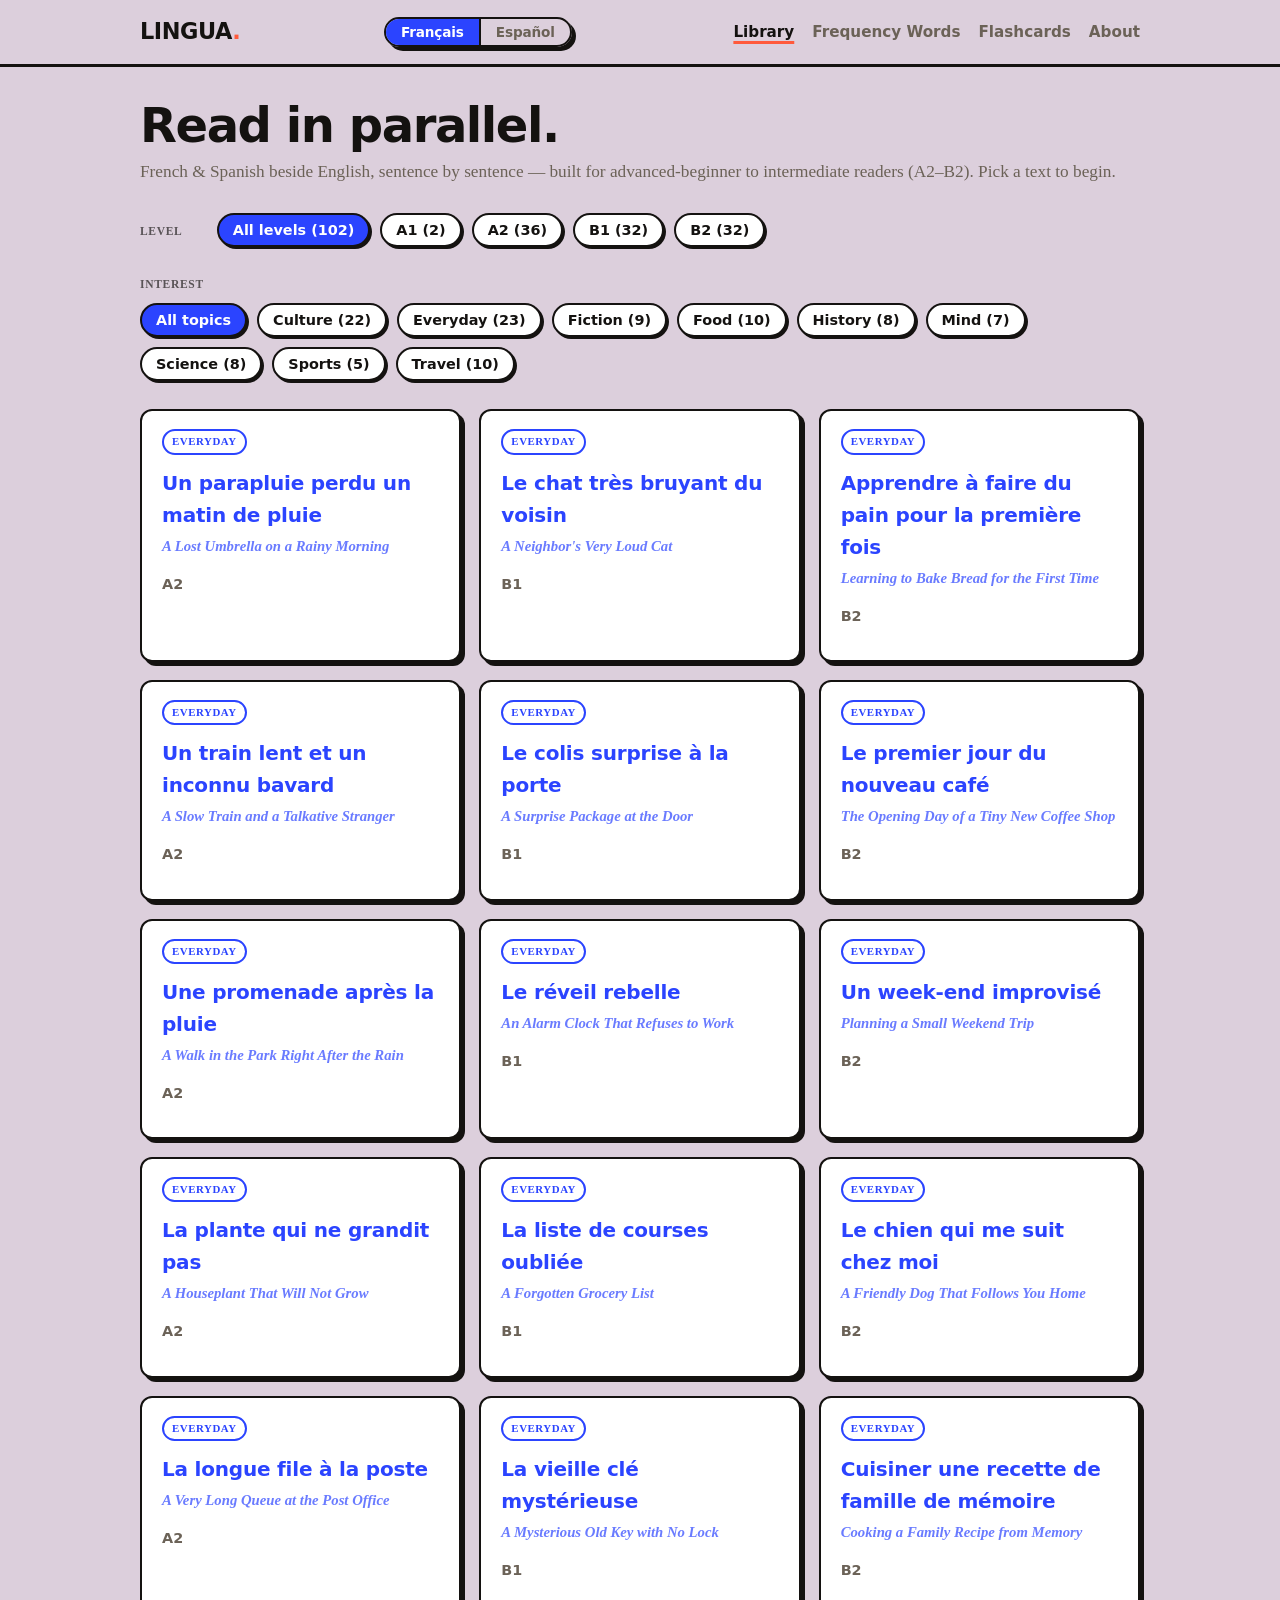
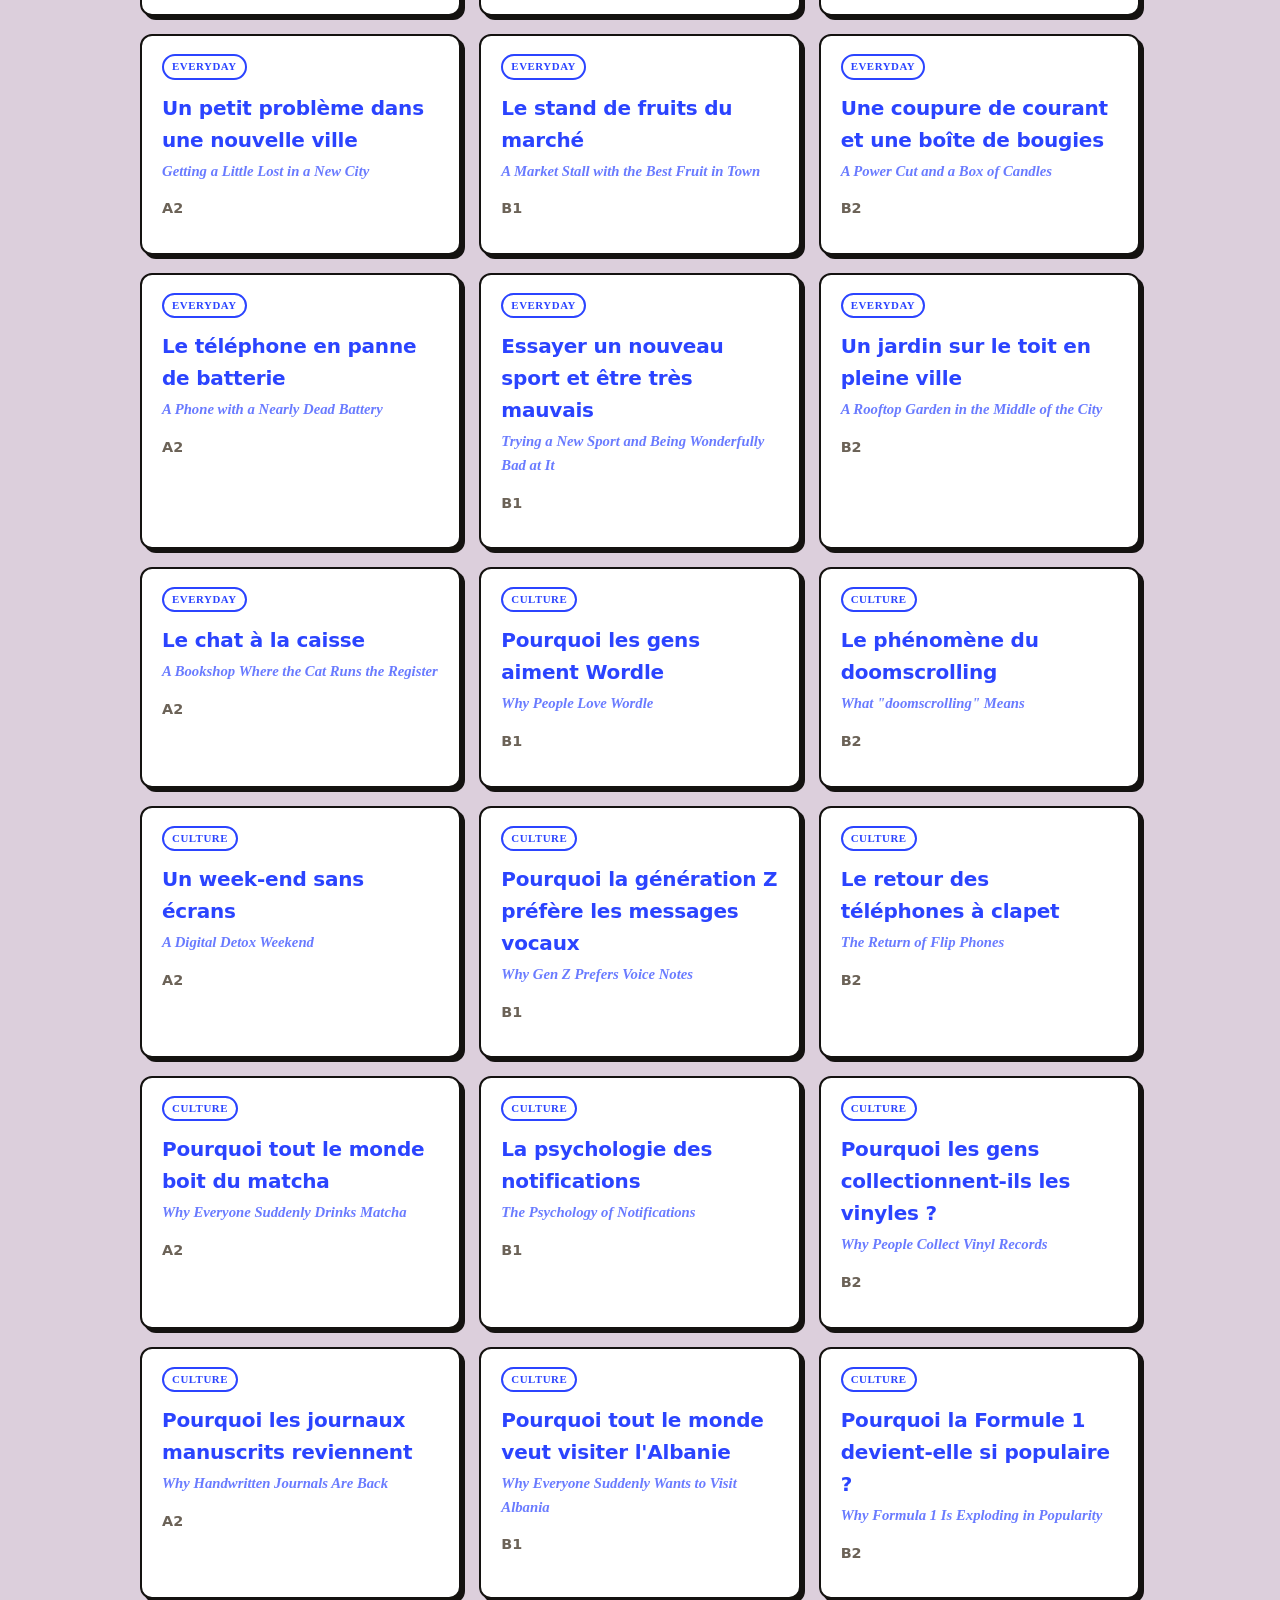
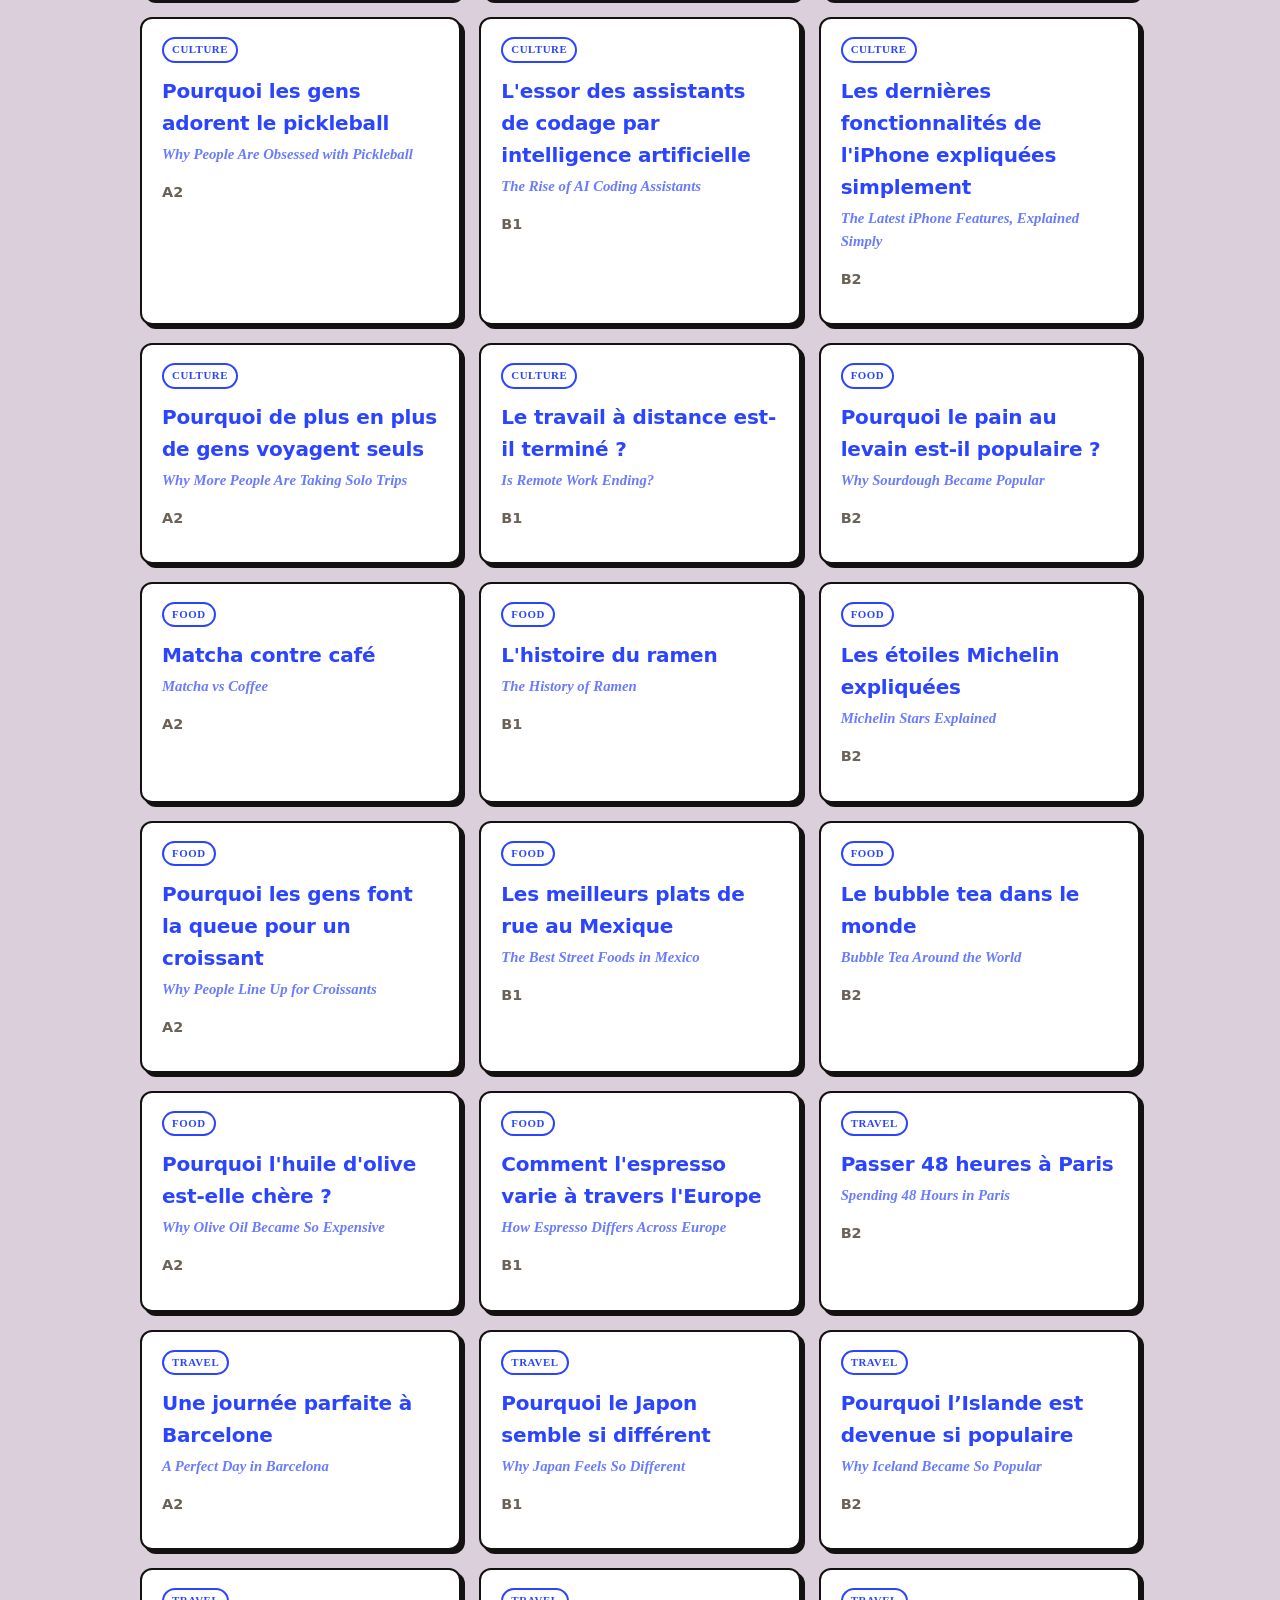
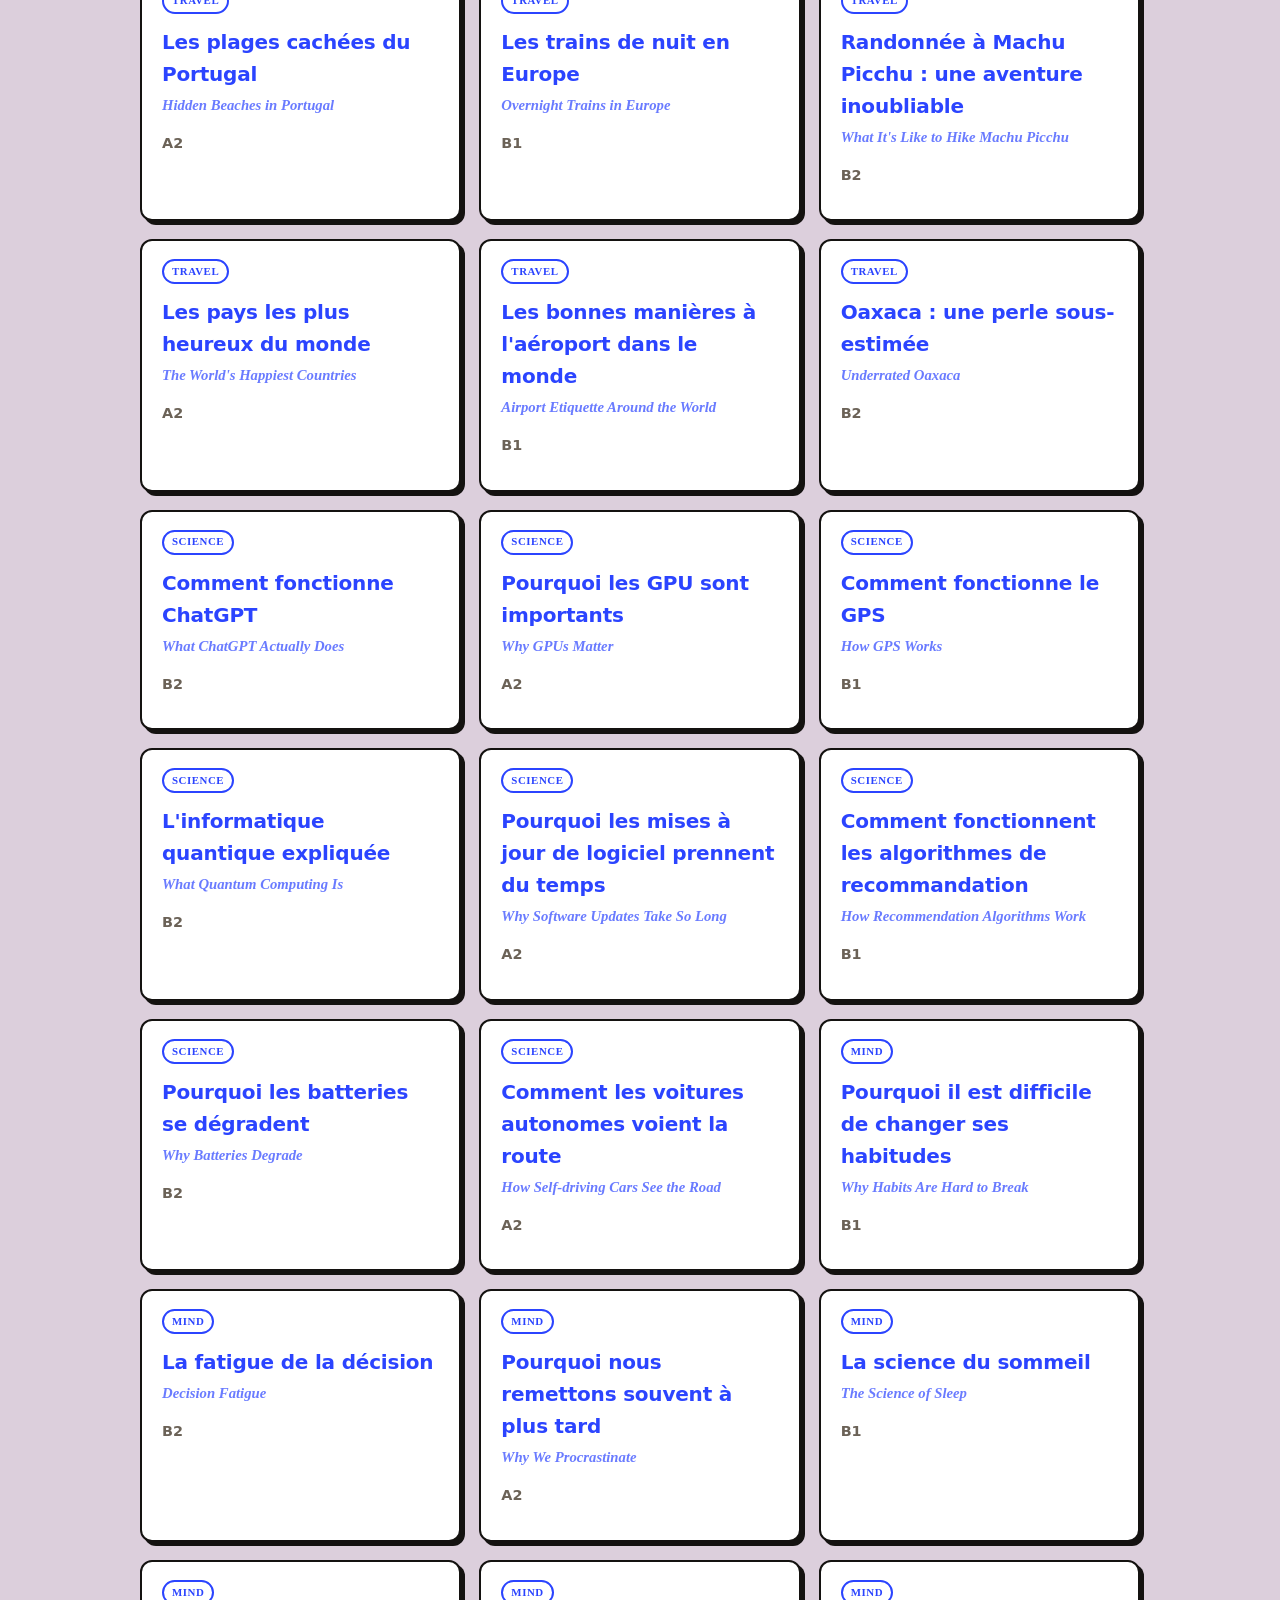
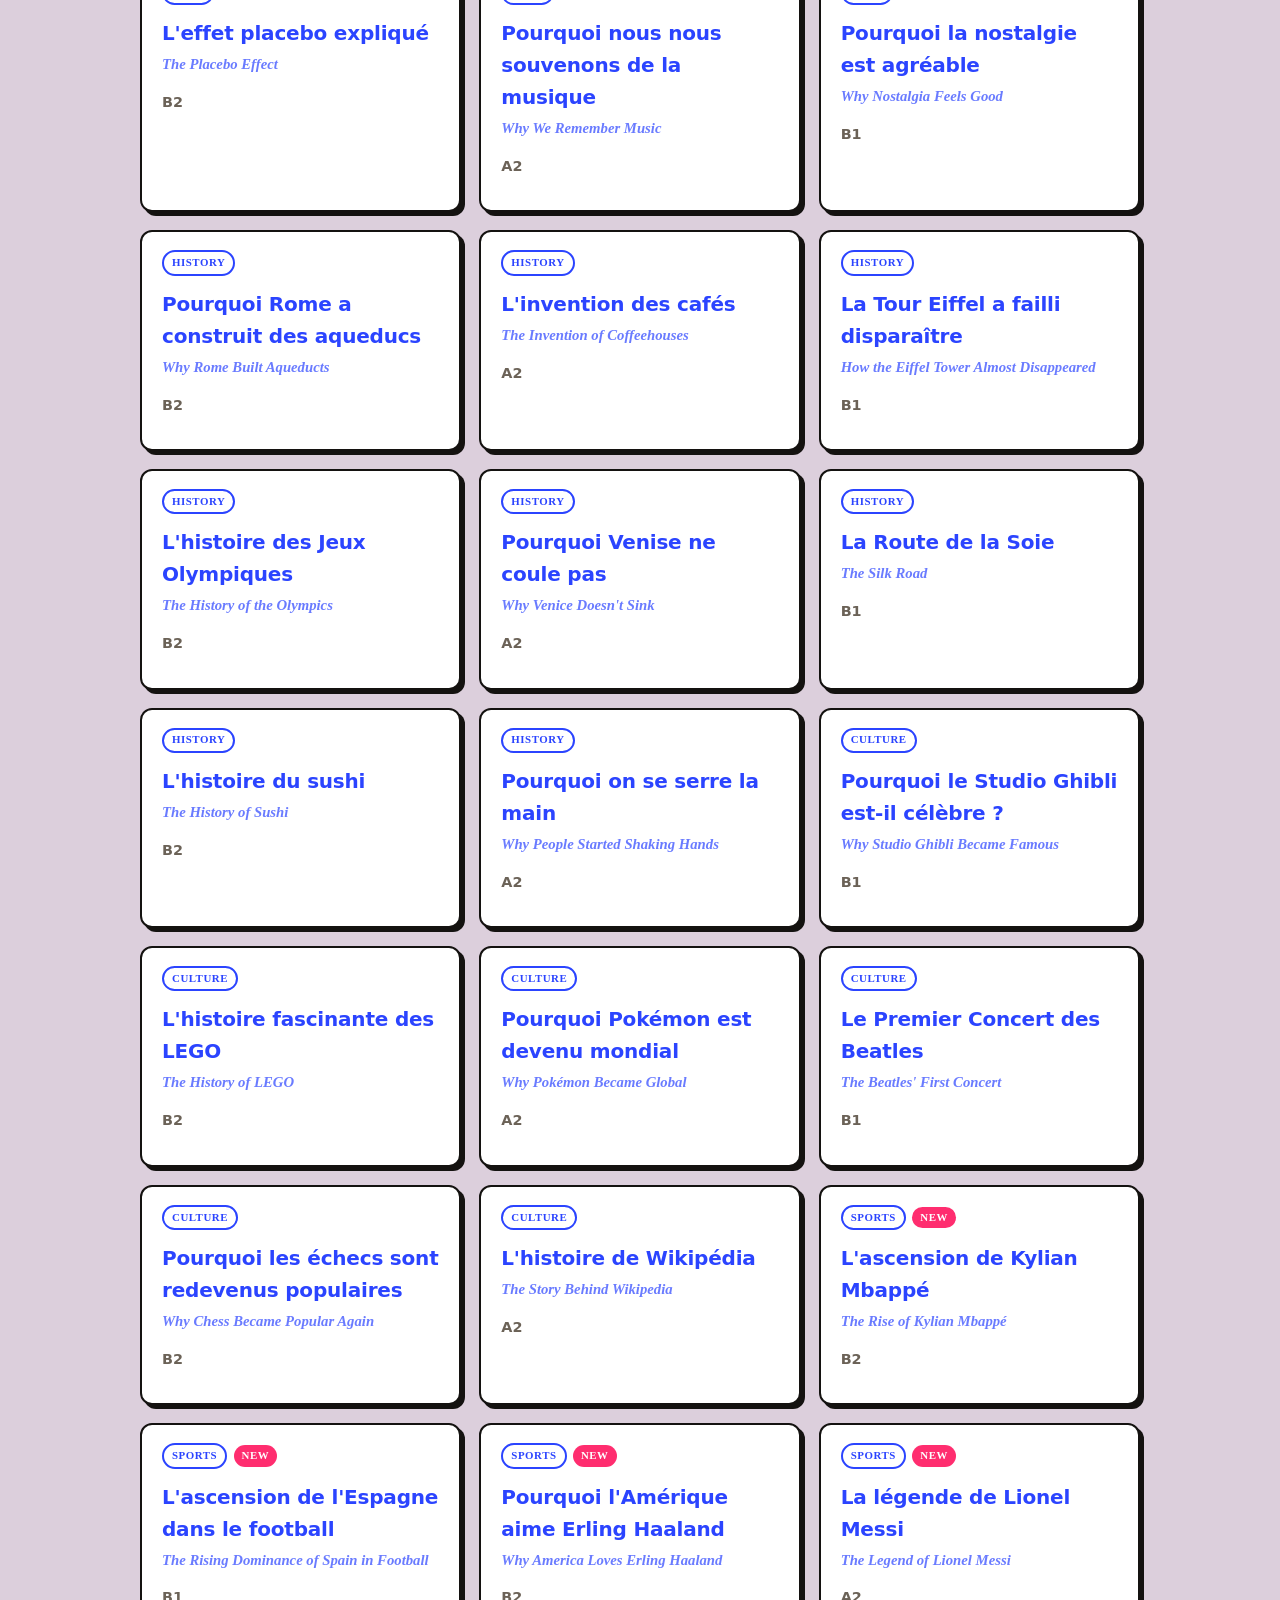
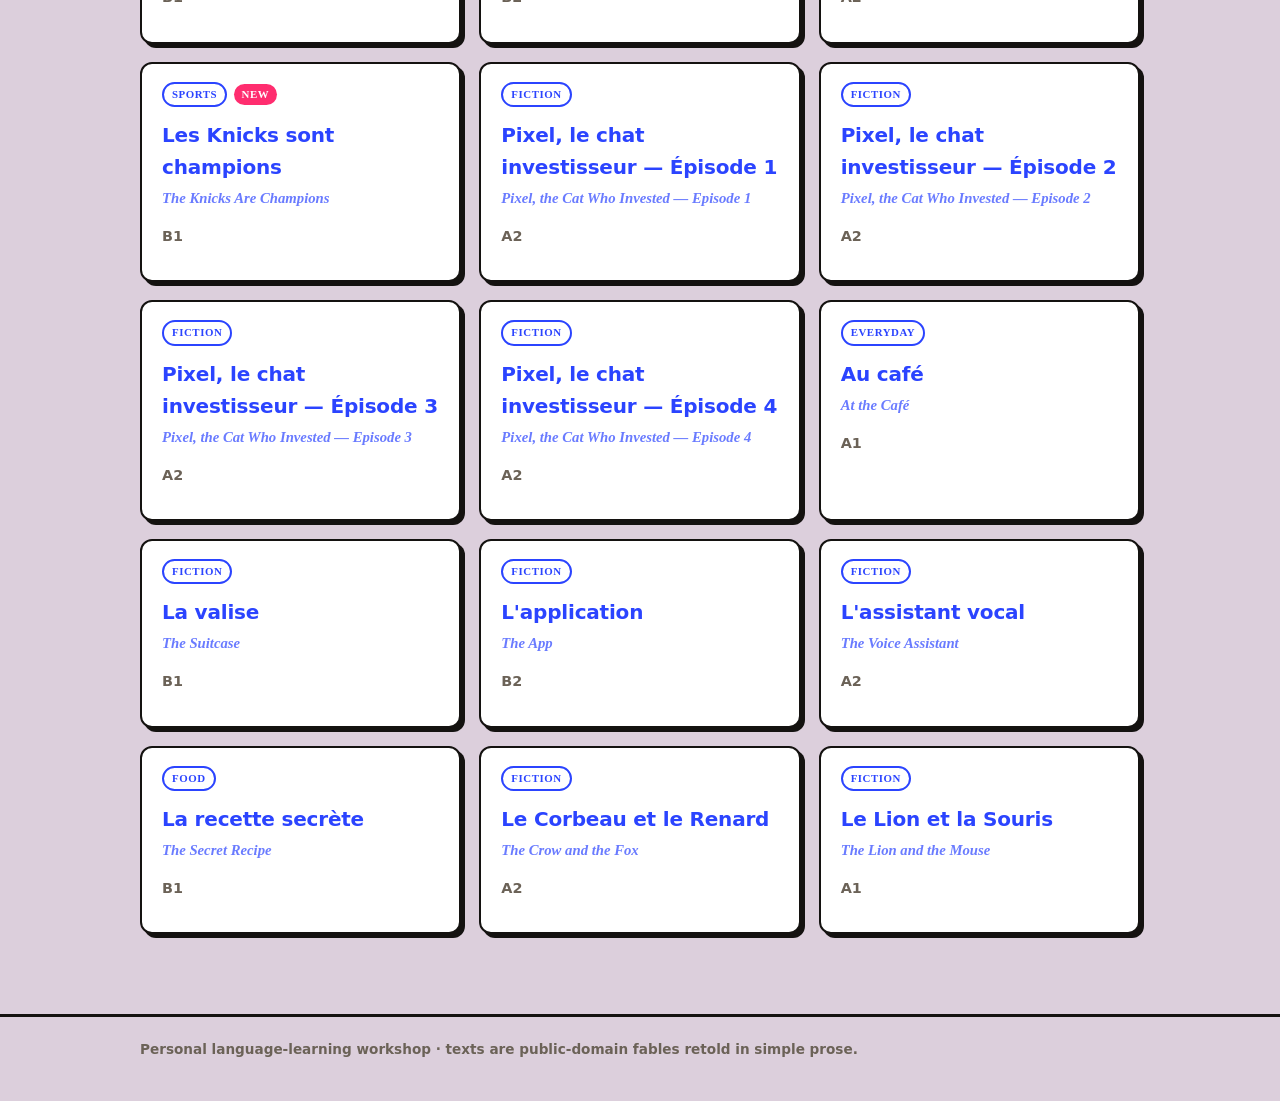
==== commit 94c884d4: "Split French and Spanish into a global language mode A Français/Español switch in the header now set" ====
--- a/index.html
+++ b/index.html
@@ -4,7 +4,7 @@
   <meta charset="UTF-8" />
   <meta name="viewport" content="width=device-width, initial-scale=1.0" />
   <title>Lingua — Parallel Reading</title>
-  <link rel="stylesheet" href="css/style.css?v=3" />
+  <link rel="stylesheet" href="css/style.css?v=4" />
   <style>
     .filter-row { display: flex; align-items: baseline; gap: .6rem; flex-wrap: wrap; margin-bottom: .5rem; }
     .filter-label { font-weight: 800; text-transform: uppercase; letter-spacing: .06em;
@@ -40,15 +40,15 @@
     <div class="wrap">Personal language-learning workshop · texts are public-domain fables retold in simple prose.</div>
   </footer>
 
-  <script src="data/texts.js"></script>
-  <script src="data/daily.js"></script>
-  <script src="data/generated.js"></script>
-  <script src="js/app.js"></script>
+  <script src="data/texts.js?v=4"></script>
+  <script src="data/daily.js?v=4"></script>
+  <script src="data/generated.js?v=4"></script>
+  <script src="js/app.js?v=4"></script>
   <script>
     (function () {
       const esc = (s) => String(s == null ? "" : s).replace(/[&<>"']/g, (c) =>
         ({ "&": "&amp;", "<": "&lt;", ">": "&gt;", '"': "&quot;", "'": "&#39;" }[c]));
-      const texts = window.TEXTS || [];
+      const texts = (window.TEXTS || []).filter((t) => t.lang === window.LANG);
       const lib = document.getElementById("library");
       const levelBar = document.getElementById("level-bar");
       const sectionBar = document.getElementById("section-bar");
@@ -70,7 +70,6 @@
         a.href = "reader.html?id=" + encodeURIComponent(t.id);
         a.innerHTML =
           '<div class="card-top">' +
-            '<span class="lang-tag">' + esc(t.langLabel) + '</span>' +
             (t.section ? '<span class="section-tag">' + esc(t.section) + '</span>' : '') +
             (t.new ? '<span class="new-tag">New</span>' : '') +
           '</div>' +
@@ -86,18 +85,10 @@
         const shown = texts.filter(matches);
         lib.innerHTML = "";
         if (!shown.length) { lib.innerHTML = '<p class="empty">No texts match these filters yet.</p>'; return; }
-        const byLang = {};
-        shown.forEach((t) => { (byLang[t.langLabel] = byLang[t.langLabel] || []).push(t); });
-        Object.keys(byLang).forEach((label) => {
-          const h = document.createElement("p");
-          h.className = "section-label";
-          h.textContent = label;
-          lib.appendChild(h);
-          const grid = document.createElement("div");
-          grid.className = "card-grid";
-          byLang[label].forEach((t) => grid.appendChild(card(t)));
-          lib.appendChild(grid);
-        });
+        const grid = document.createElement("div");
+        grid.className = "card-grid";
+        shown.forEach((t) => grid.appendChild(card(t)));
+        lib.appendChild(grid);
       }
 
       function chip(bar, val, label, onPick) {
--- a/css/style.css
+++ b/css/style.css
@@ -83,6 +83,30 @@
 .nav a:hover { color: var(--ink); text-decoration: none; }
 .nav a.active { color: var(--ink); text-decoration: underline; text-decoration-color: var(--accent2); text-decoration-thickness: 3px; text-underline-offset: 4px; }
 
+/* Global French/Spanish switch in the header — a segmented pill. */
+.site-header .wrap { flex-wrap: wrap; gap: 10px 14px; }
+.lang-switch {
+  display: inline-flex;
+  border: 2px solid var(--ink);
+  border-radius: 999px;
+  overflow: hidden;
+  box-shadow: var(--shadow);
+}
+.lang-btn {
+  border: 0;
+  background: transparent;
+  font-family: system-ui, sans-serif;
+  font-size: .85rem;
+  font-weight: 800;
+  letter-spacing: -.01em;
+  padding: 5px 15px;
+  color: var(--muted);
+  cursor: pointer;
+}
+.lang-btn + .lang-btn { border-left: 2px solid var(--ink); }
+.lang-btn:hover { color: var(--ink); }
+.lang-btn.on { background: var(--accent); color: #fff; }
+
 main { padding: 34px 0 80px; }
 
 h1 {
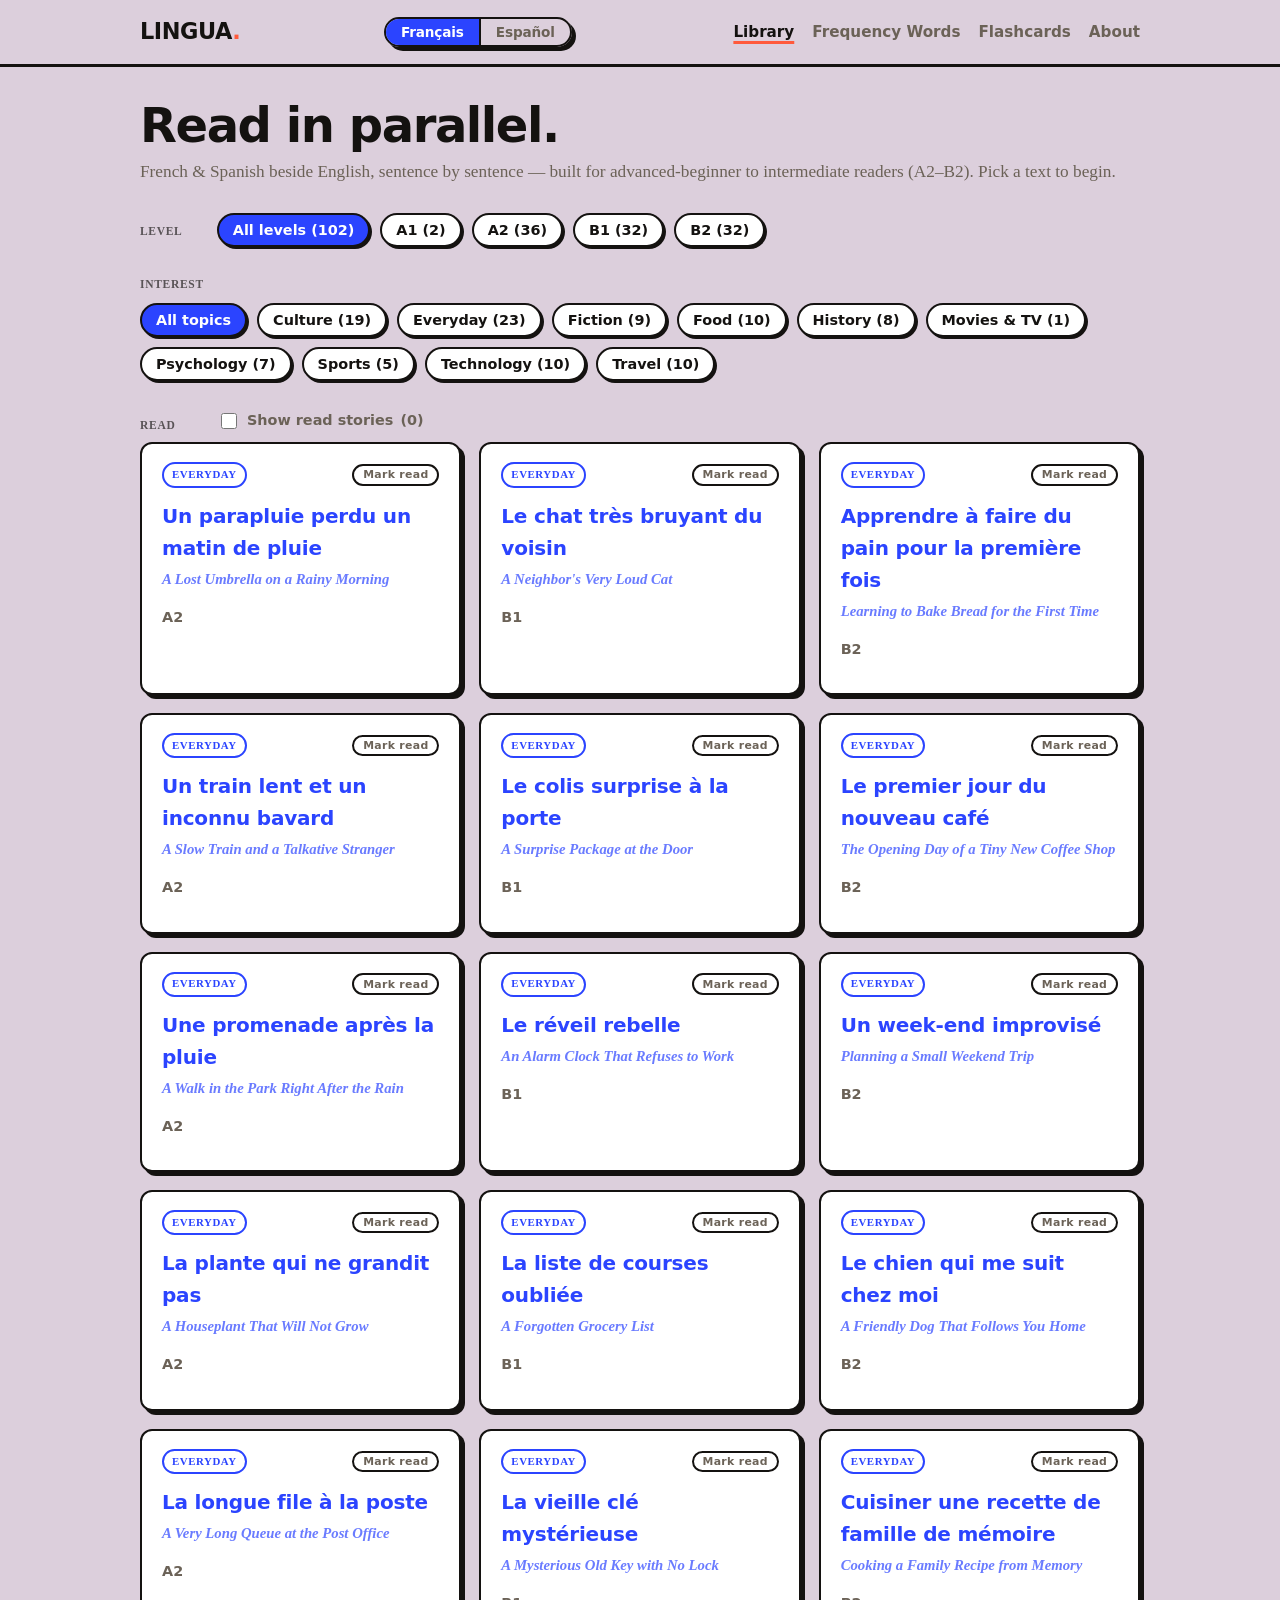
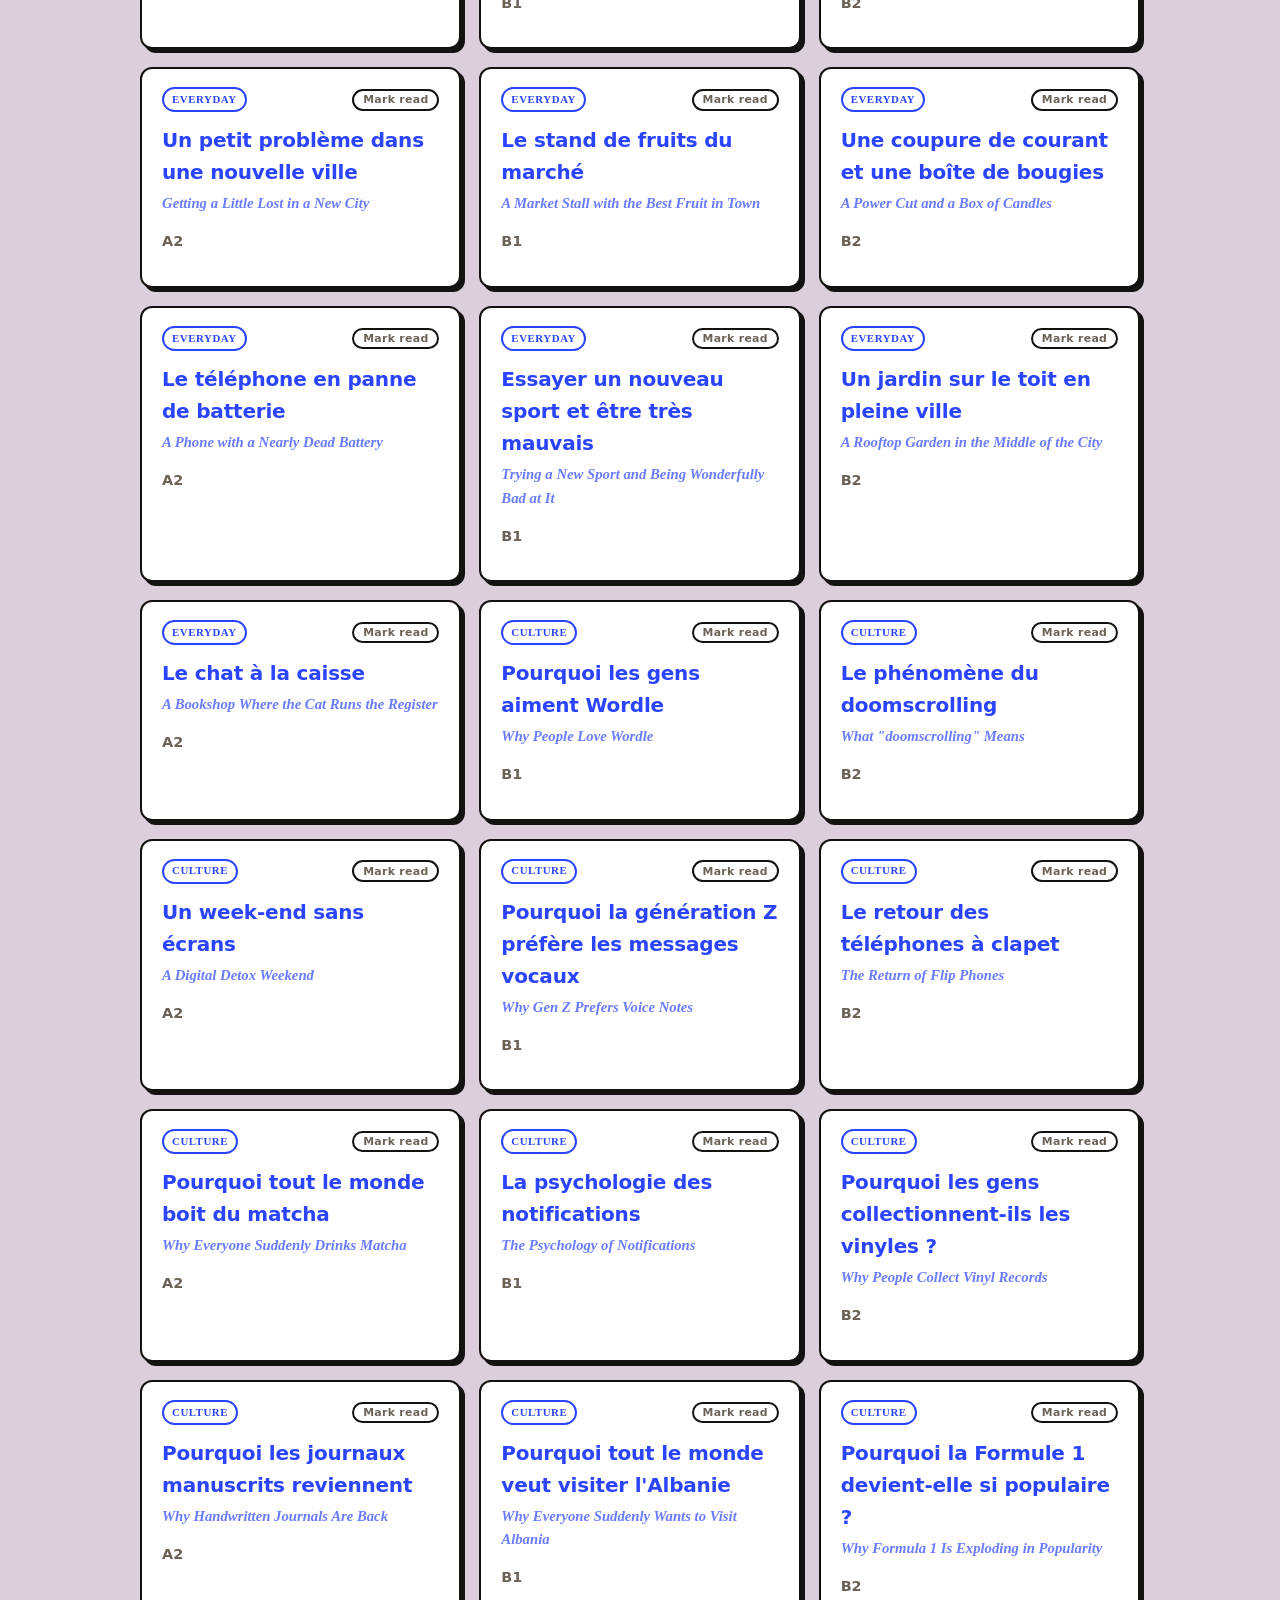
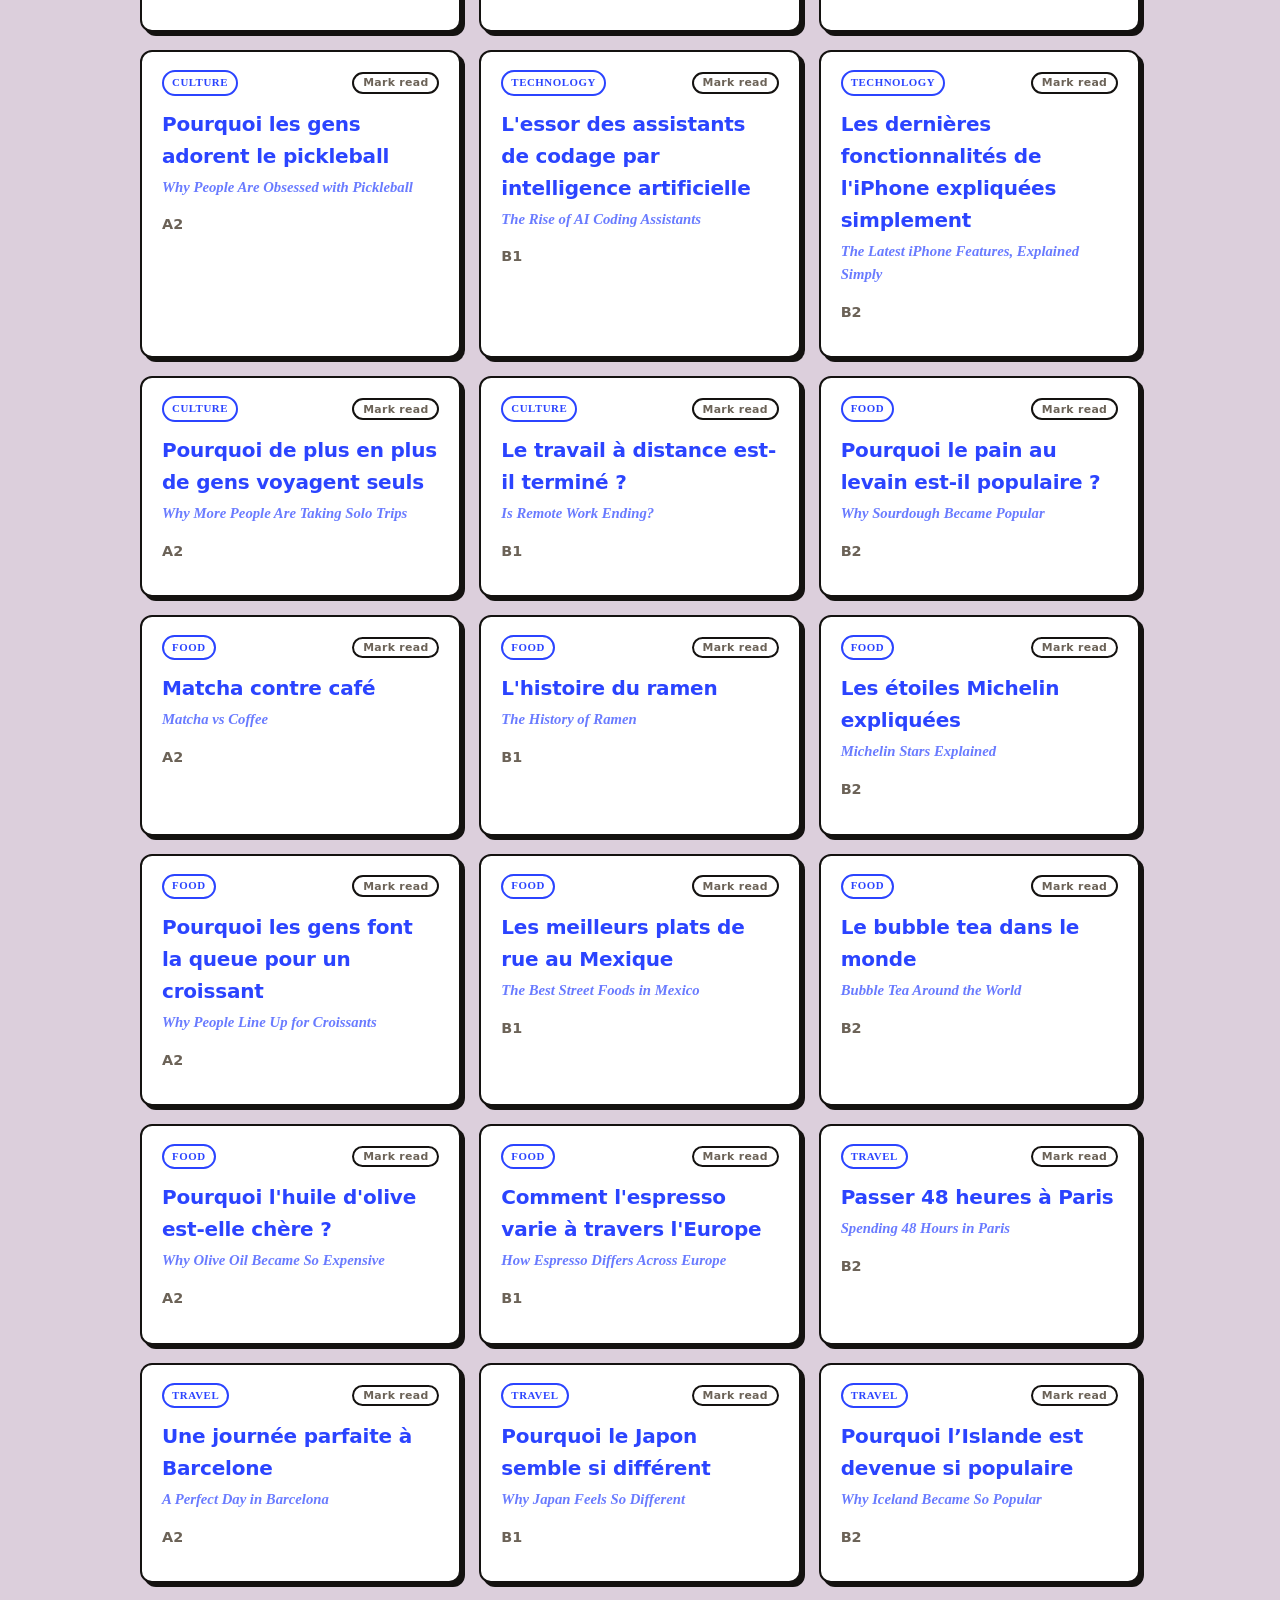
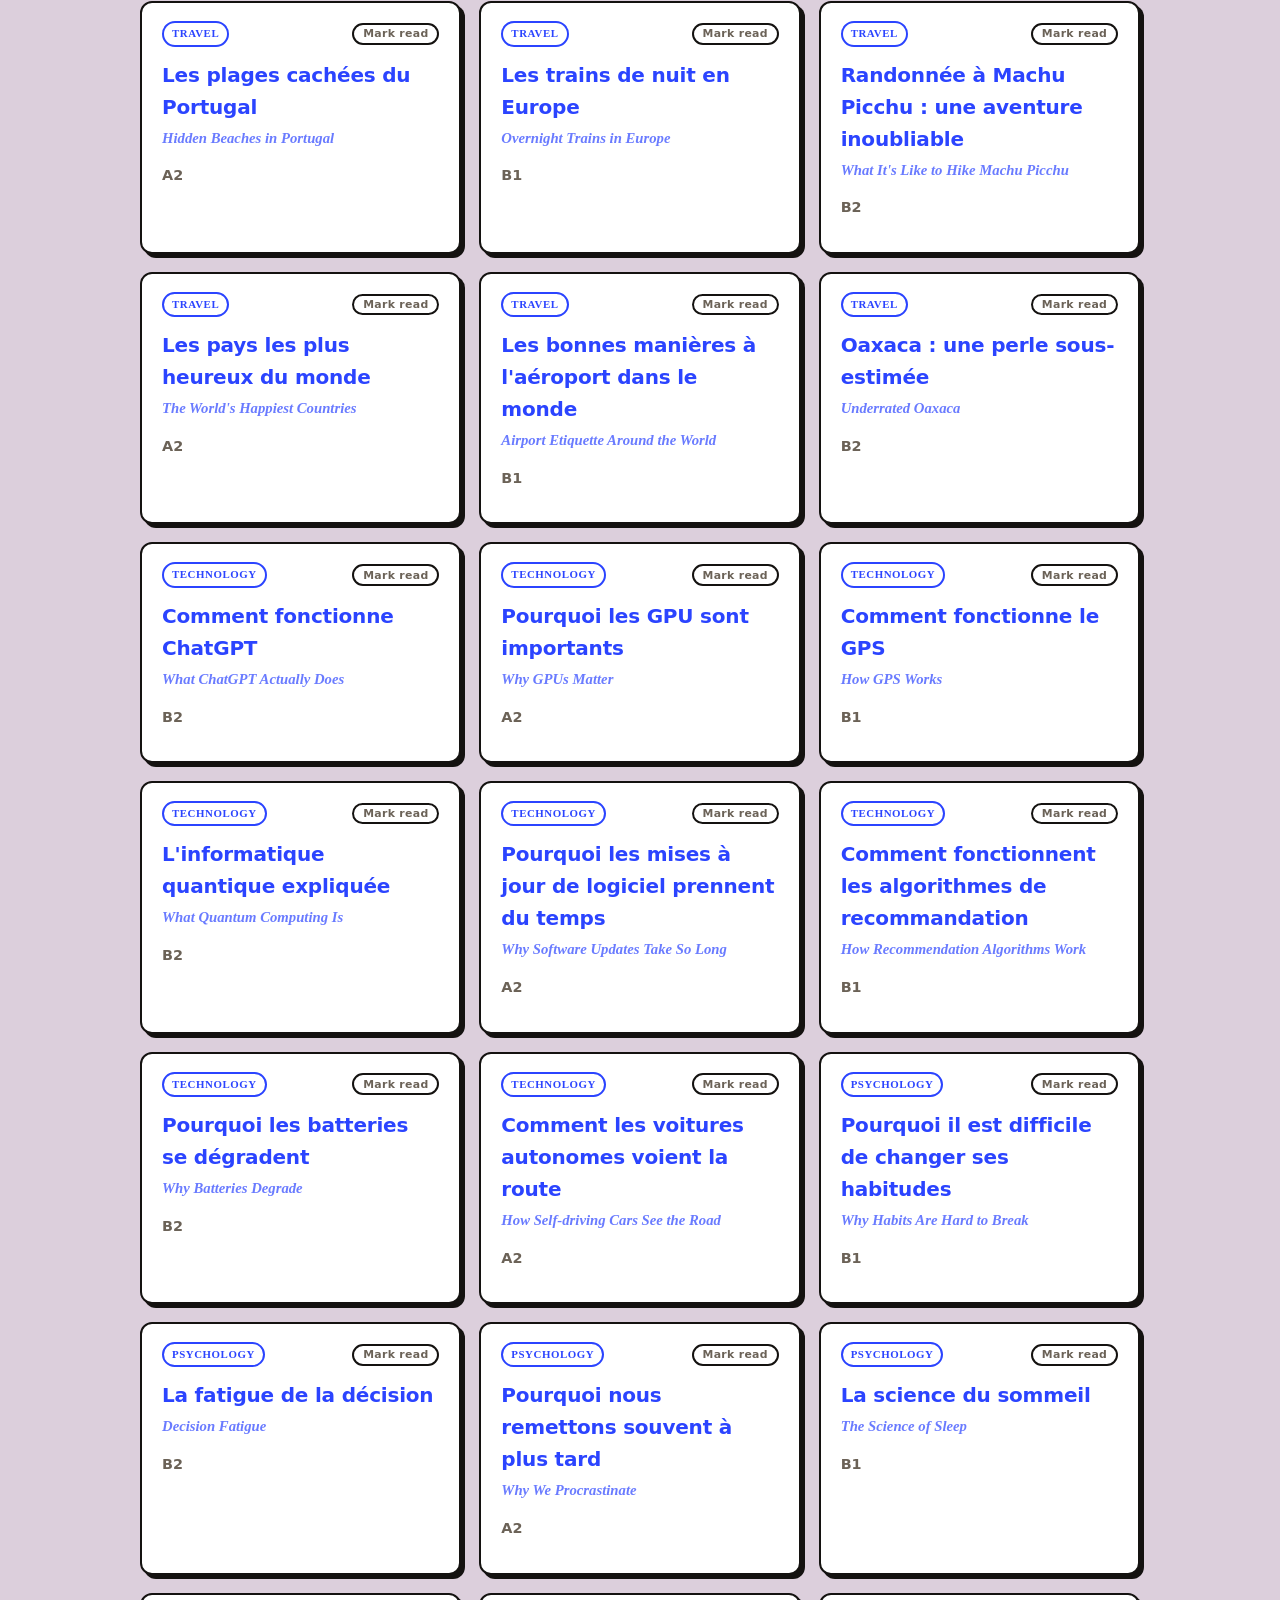
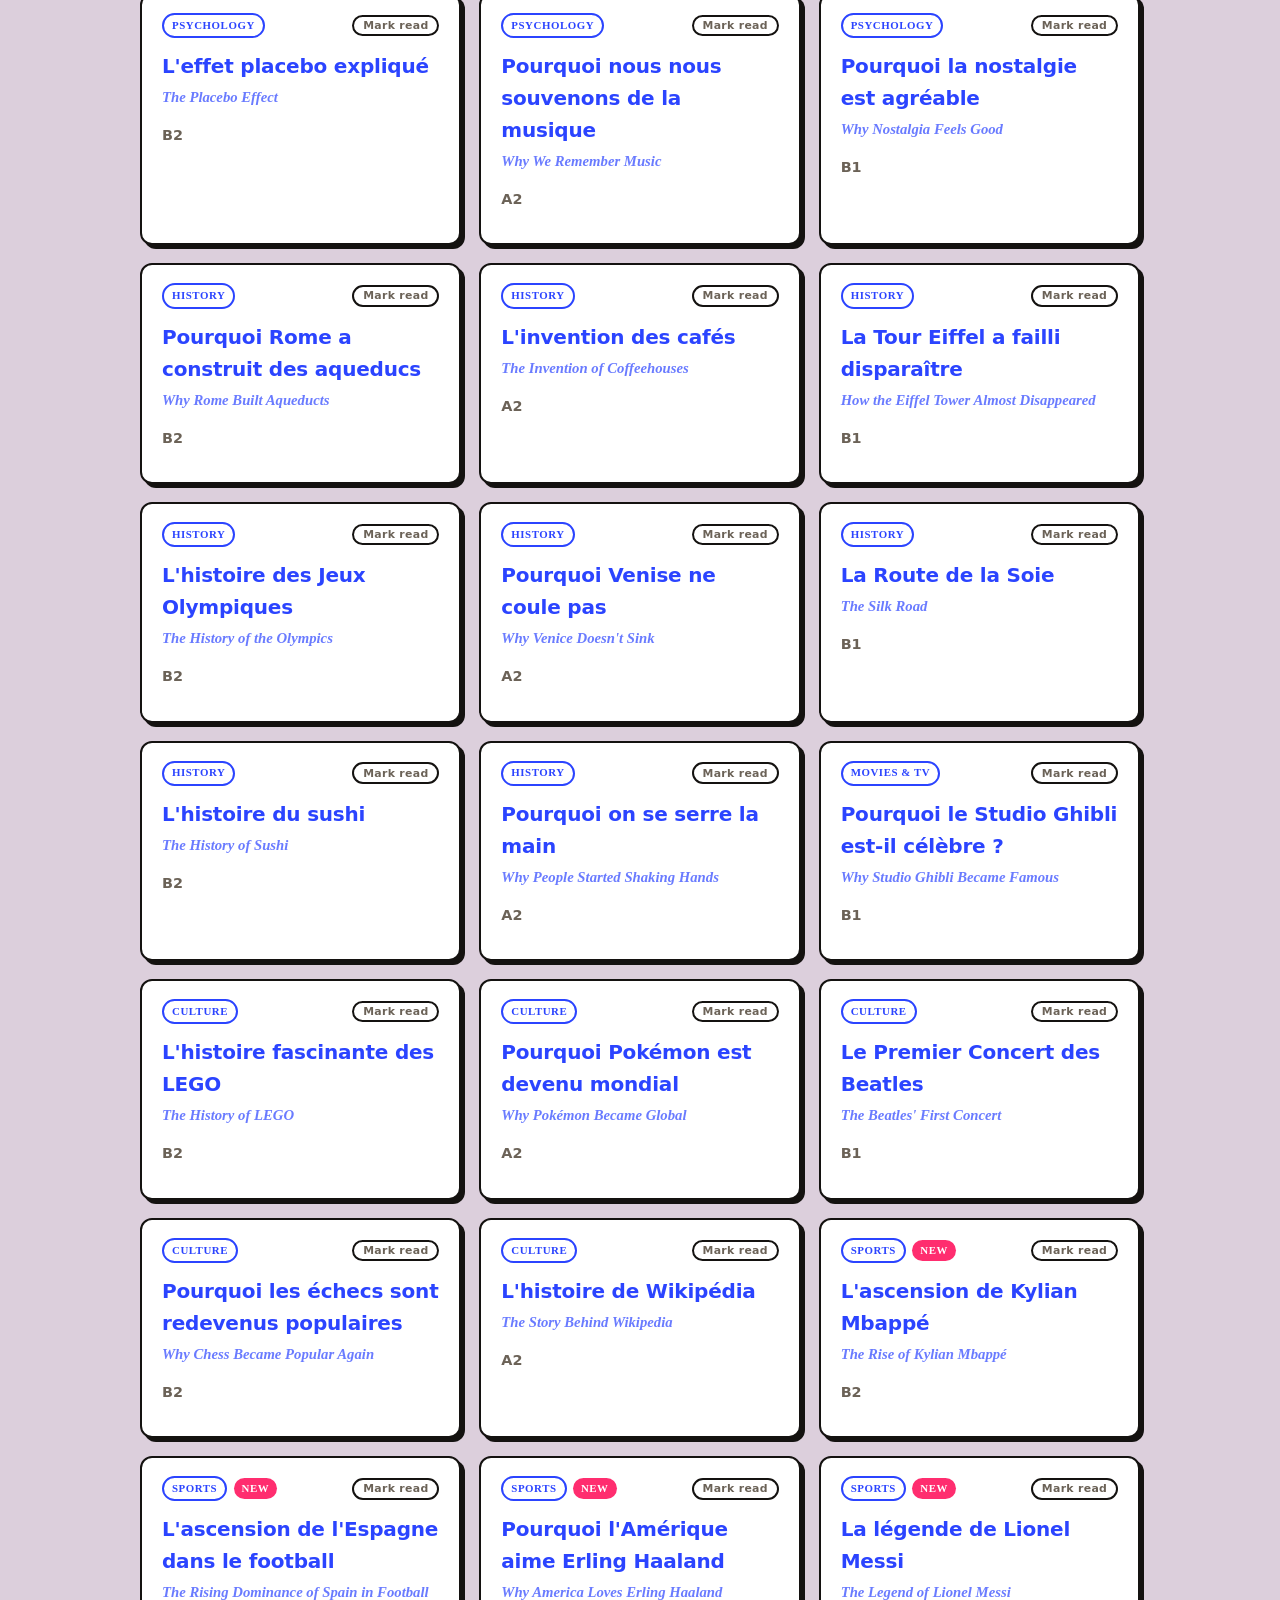
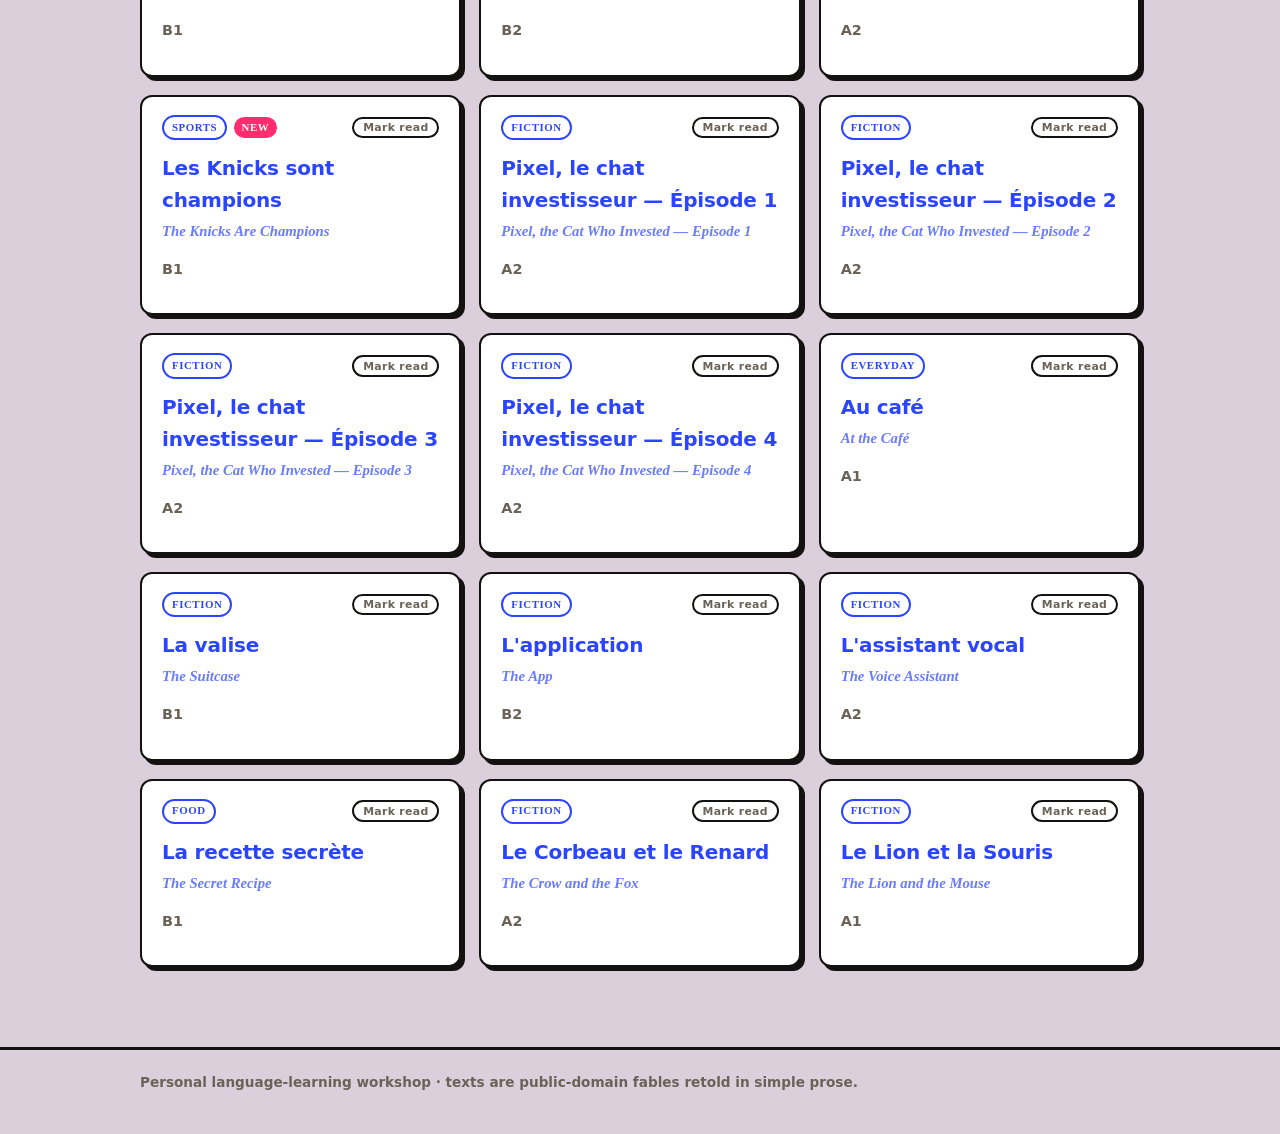
==== commit 6644e397: "Add read-tracking, plus Technology / Psychology / Movies & TV interests Read tracking: - app.js gain" ====
--- a/index.html
+++ b/index.html
@@ -4,7 +4,7 @@
   <meta charset="UTF-8" />
   <meta name="viewport" content="width=device-width, initial-scale=1.0" />
   <title>Lingua — Parallel Reading</title>
-  <link rel="stylesheet" href="css/style.css?v=4" />
+  <link rel="stylesheet" href="css/style.css?v=5" />
   <style>
     .filter-row { display: flex; align-items: baseline; gap: .6rem; flex-wrap: wrap; margin-bottom: .5rem; }
     .filter-label { font-weight: 800; text-transform: uppercase; letter-spacing: .06em;
@@ -15,6 +15,16 @@
     .new-tag { font-size: .68rem; font-weight: 900; text-transform: uppercase; letter-spacing: .05em;
                padding: .12rem .5rem; border-radius: 999px; background: #ff2d6f; color: #fff; }
     .card .en-title { margin: .1rem 0 0; font-style: italic; opacity: .7; font-size: .92rem; }
+    .read-toggle { margin-left: auto; font-family: system-ui, sans-serif; font-size: .68rem;
+                   font-weight: 800; letter-spacing: .03em; padding: .14rem .55rem; border-radius: 999px;
+                   border: 2px solid var(--ink); background: transparent; color: var(--muted); cursor: pointer; }
+    .read-toggle:hover { color: var(--ink); }
+    .read-toggle.on { background: var(--ink); color: var(--surface); }
+    .card.is-read { opacity: .58; }
+    .card.is-read:hover { opacity: 1; }
+    .show-read { font-family: system-ui, sans-serif; font-size: .9rem; font-weight: 600;
+                 color: var(--muted); display: inline-flex; align-items: center; gap: .45rem; cursor: pointer; }
+    .show-read input { width: 16px; height: 16px; accent-color: var(--accent); }
   </style>
 </head>
 <body>
@@ -32,6 +42,9 @@
 
       <div class="filter-row"><span class="filter-label">Level</span><div class="chipbar" id="level-bar"></div></div>
       <div class="filter-row"><span class="filter-label">Interest</span><div class="chipbar" id="section-bar"></div></div>
+      <div class="filter-row" id="read-row" hidden><span class="filter-label">Read</span>
+        <label class="show-read"><input type="checkbox" id="show-read" /> Show read stories <span id="read-count"></span></label>
+      </div>
       <div id="library"></div>
     </div>
   </main>
@@ -40,10 +53,10 @@
     <div class="wrap">Personal language-learning workshop · texts are public-domain fables retold in simple prose.</div>
   </footer>
 
-  <script src="data/texts.js?v=4"></script>
-  <script src="data/daily.js?v=4"></script>
-  <script src="data/generated.js?v=4"></script>
-  <script src="js/app.js?v=4"></script>
+  <script src="data/texts.js?v=5"></script>
+  <script src="data/daily.js?v=5"></script>
+  <script src="data/generated.js?v=5"></script>
+  <script src="js/app.js?v=5"></script>
   <script>
     (function () {
       const esc = (s) => String(s == null ? "" : s).replace(/[&<>"']/g, (c) =>
@@ -52,6 +65,9 @@
       const lib = document.getElementById("library");
       const levelBar = document.getElementById("level-bar");
       const sectionBar = document.getElementById("section-bar");
+      const readRow = document.getElementById("read-row");
+      const showReadEl = document.getElementById("show-read");
+      const readCountEl = document.getElementById("read-count");
 
       const LEVEL_ORDER = ["A1", "A2", "B1", "B2", "C1", "C2"];
       const levels = LEVEL_ORDER.filter((l) => texts.some((t) => t.level === l));
@@ -59,37 +75,63 @@
 
       let level = "all";
       let section = "all";
+      let showRead = false; // read stories are hidden by default
 
       function matches(t) {
-        return (level === "all" || t.level === level) && (section === "all" || t.section === section);
+        return (level === "all" || t.level === level) &&
+               (section === "all" || t.section === section) &&
+               (showRead || !window.isRead(t.id));
       }
 
       function card(t) {
+        const read = window.isRead(t.id);
         const a = document.createElement("a");
-        a.className = "card";
+        a.className = "card" + (read ? " is-read" : "");
         a.href = "reader.html?id=" + encodeURIComponent(t.id);
         a.innerHTML =
           '<div class="card-top">' +
             (t.section ? '<span class="section-tag">' + esc(t.section) + '</span>' : '') +
             (t.new ? '<span class="new-tag">New</span>' : '') +
+            '<button type="button" class="read-toggle' + (read ? ' on' : '') + '" title="' +
+              (read ? 'Read — click to mark unread' : 'Mark as read') + '">' +
+              (read ? '✓ Read' : 'Mark read') + '</button>' +
           '</div>' +
           '<h3>' + esc(t.title) + '</h3>' +
           (t.en_title ? '<p class="en-title">' + esc(t.en_title) + '</p>' : '') +
           '<p class="meta">' + esc(t.level || '') + '</p>';
+        a.querySelector(".read-toggle").addEventListener("click", (e) => {
+          e.preventDefault(); e.stopPropagation();
+          window.setRead(t.id, !window.isRead(t.id));
+          render();
+        });
         return a;
       }
 
       function render() {
         levelBar.querySelectorAll(".chip").forEach((c) => c.classList.toggle("on", c.dataset.val === level));
         sectionBar.querySelectorAll(".chip").forEach((c) => c.classList.toggle("on", c.dataset.val === section));
+
+        const readCount = texts.filter((t) => window.isRead(t.id)).length;
+        readRow.hidden = readCount === 0;
+        readCountEl.textContent = "(" + readCount + ")";
+
         const shown = texts.filter(matches);
         lib.innerHTML = "";
-        if (!shown.length) { lib.innerHTML = '<p class="empty">No texts match these filters yet.</p>'; return; }
+        if (!shown.length) {
+          const hiddenByRead = !showRead && texts.filter((t) => window.isRead(t.id))
+            .some((t) => (level === "all" || t.level === level) && (section === "all" || t.section === section));
+          lib.innerHTML = hiddenByRead
+            ? '<p class="empty">All read here — tick “Show read stories” to see them again.</p>'
+            : '<p class="empty">No texts match these filters yet.</p>';
+          return;
+        }
         const grid = document.createElement("div");
         grid.className = "card-grid";
         shown.forEach((t) => grid.appendChild(card(t)));
         lib.appendChild(grid);
       }
+
+      showReadEl.addEventListener("change", () => { showRead = showReadEl.checked; render(); });
 
       function chip(bar, val, label, onPick) {
         const b = document.createElement("button");
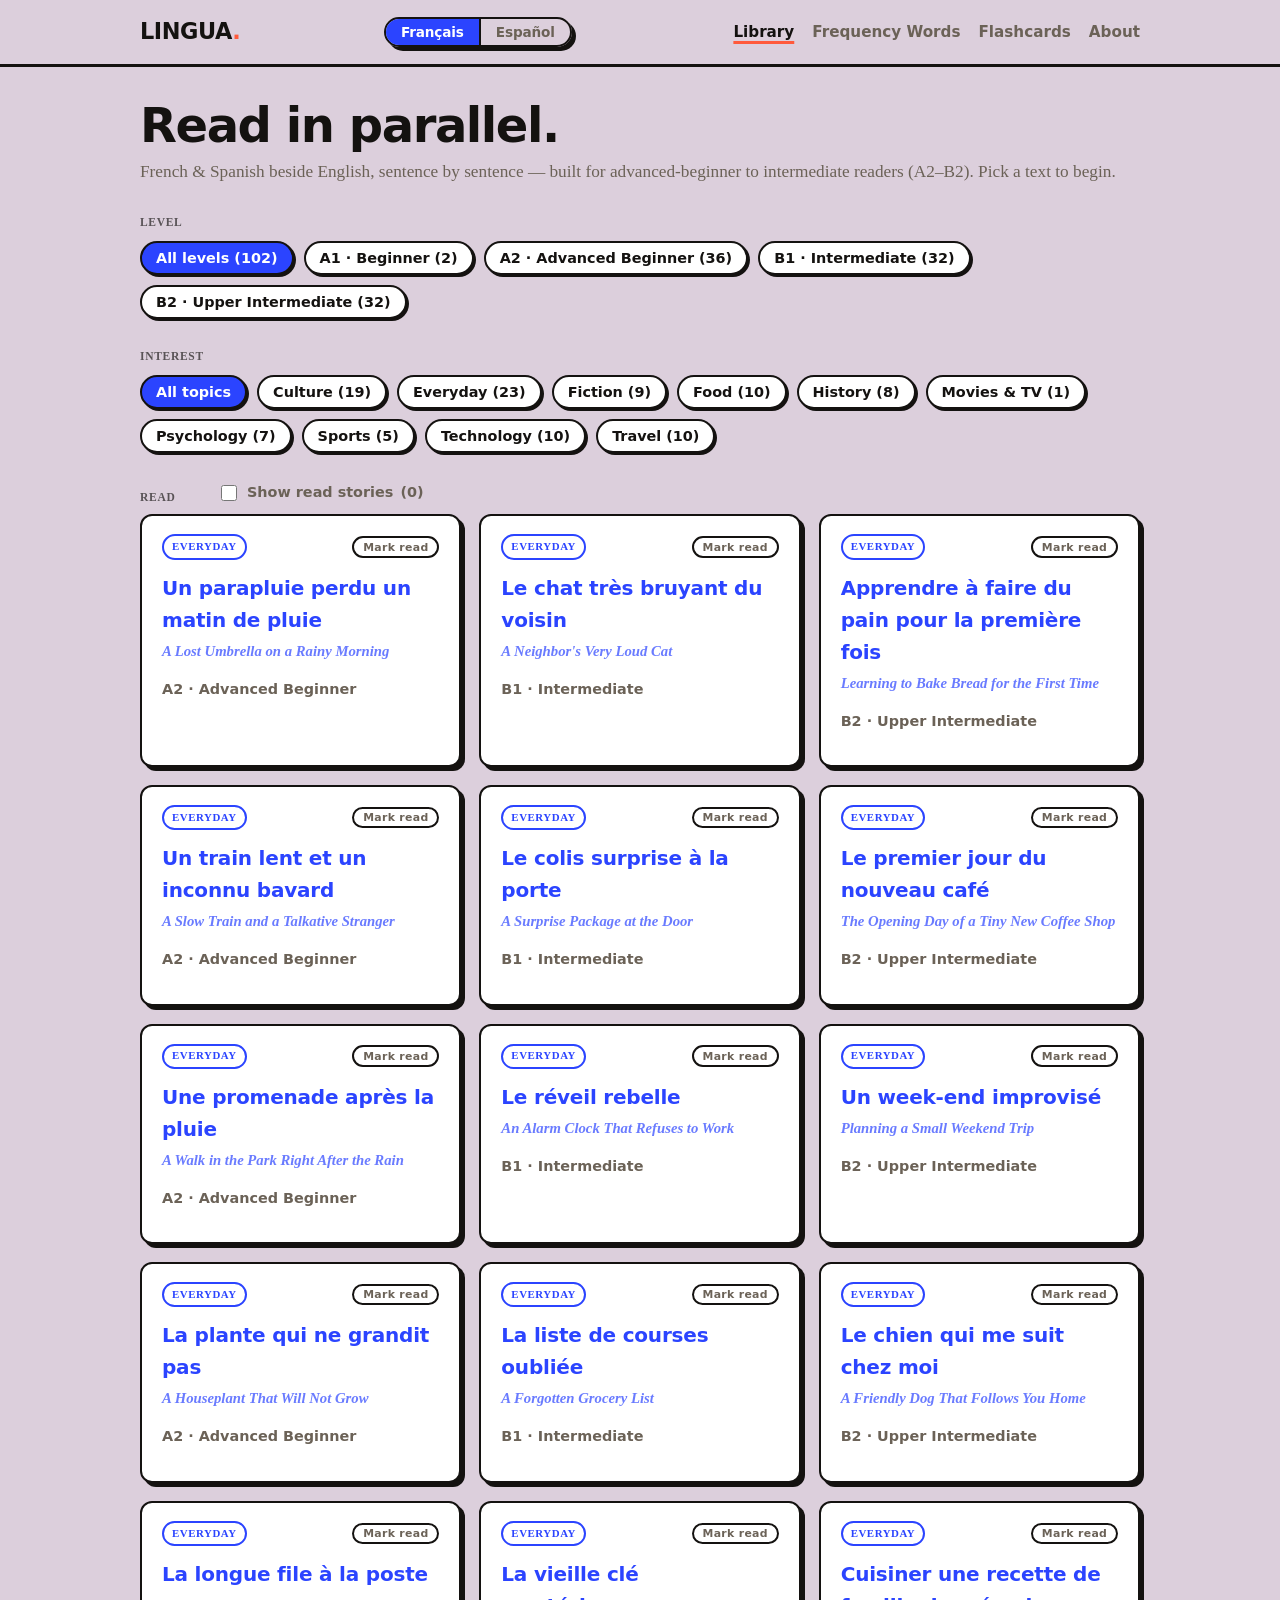
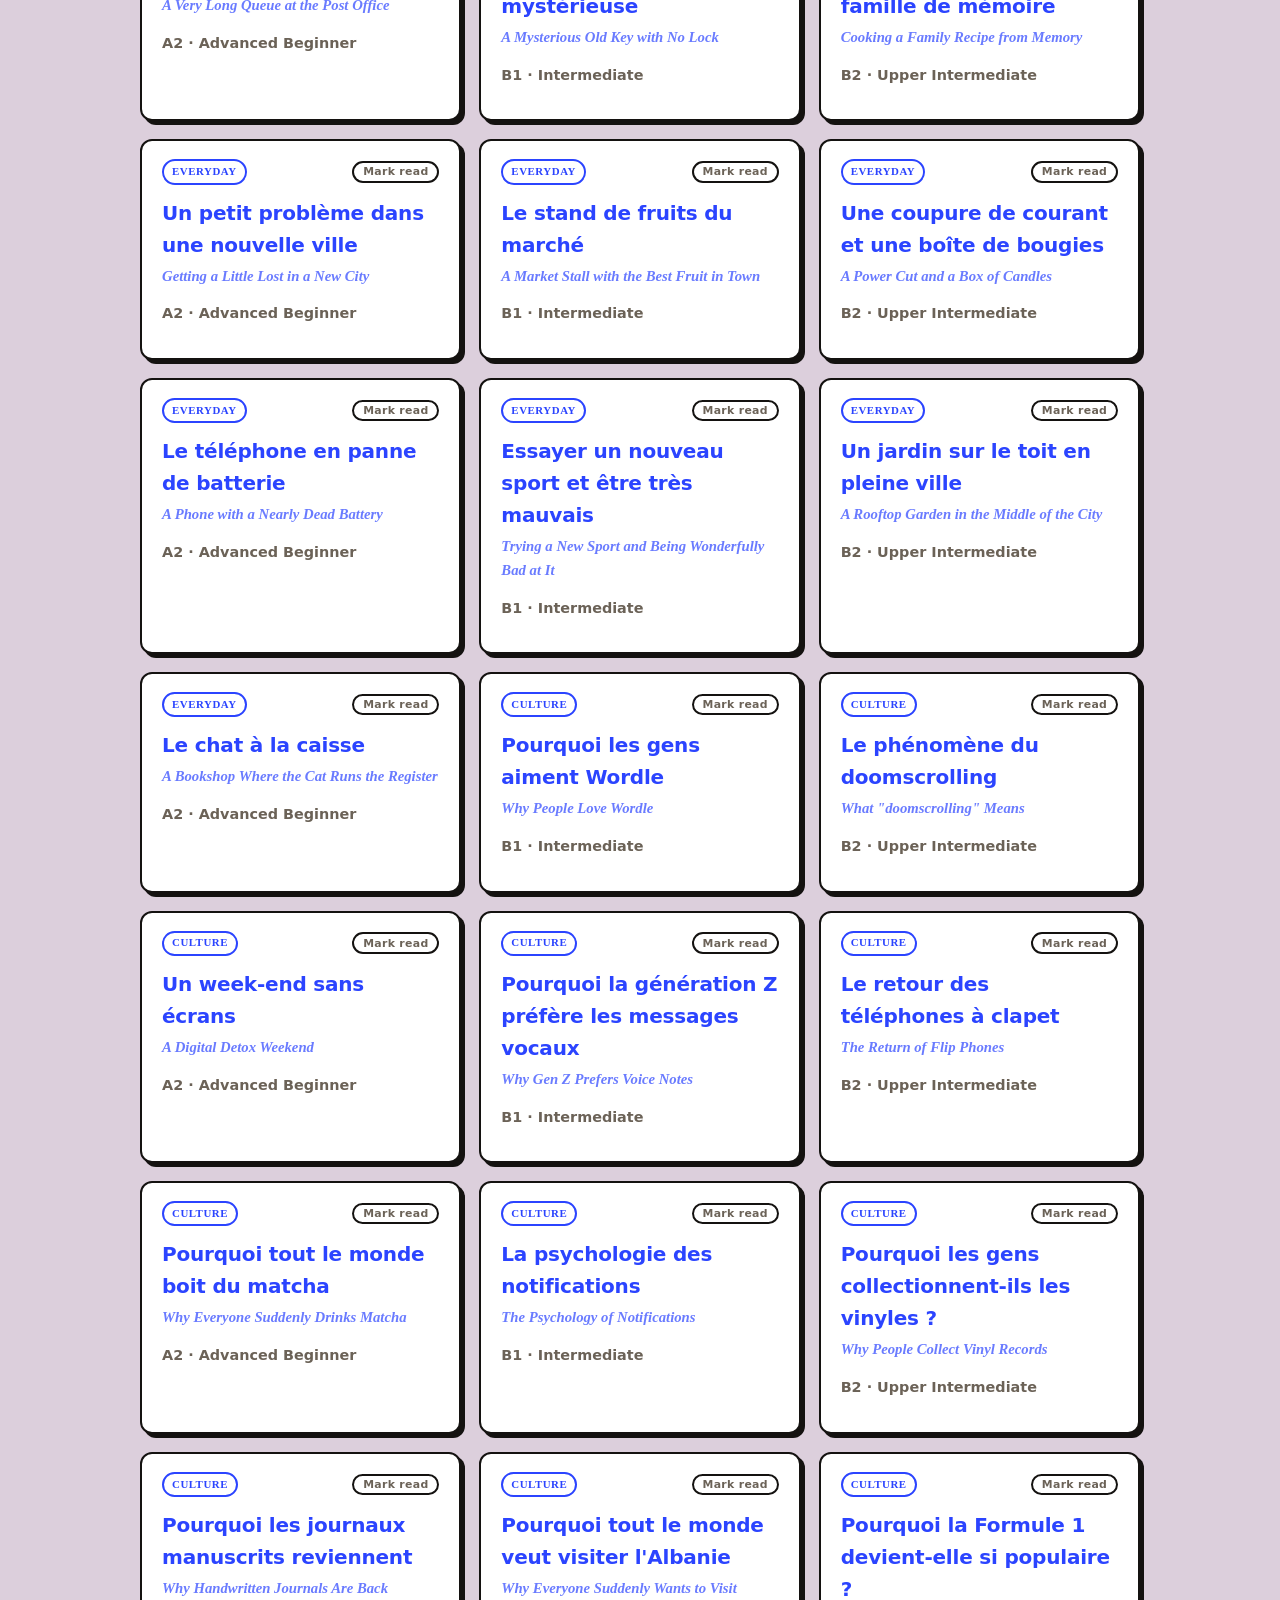
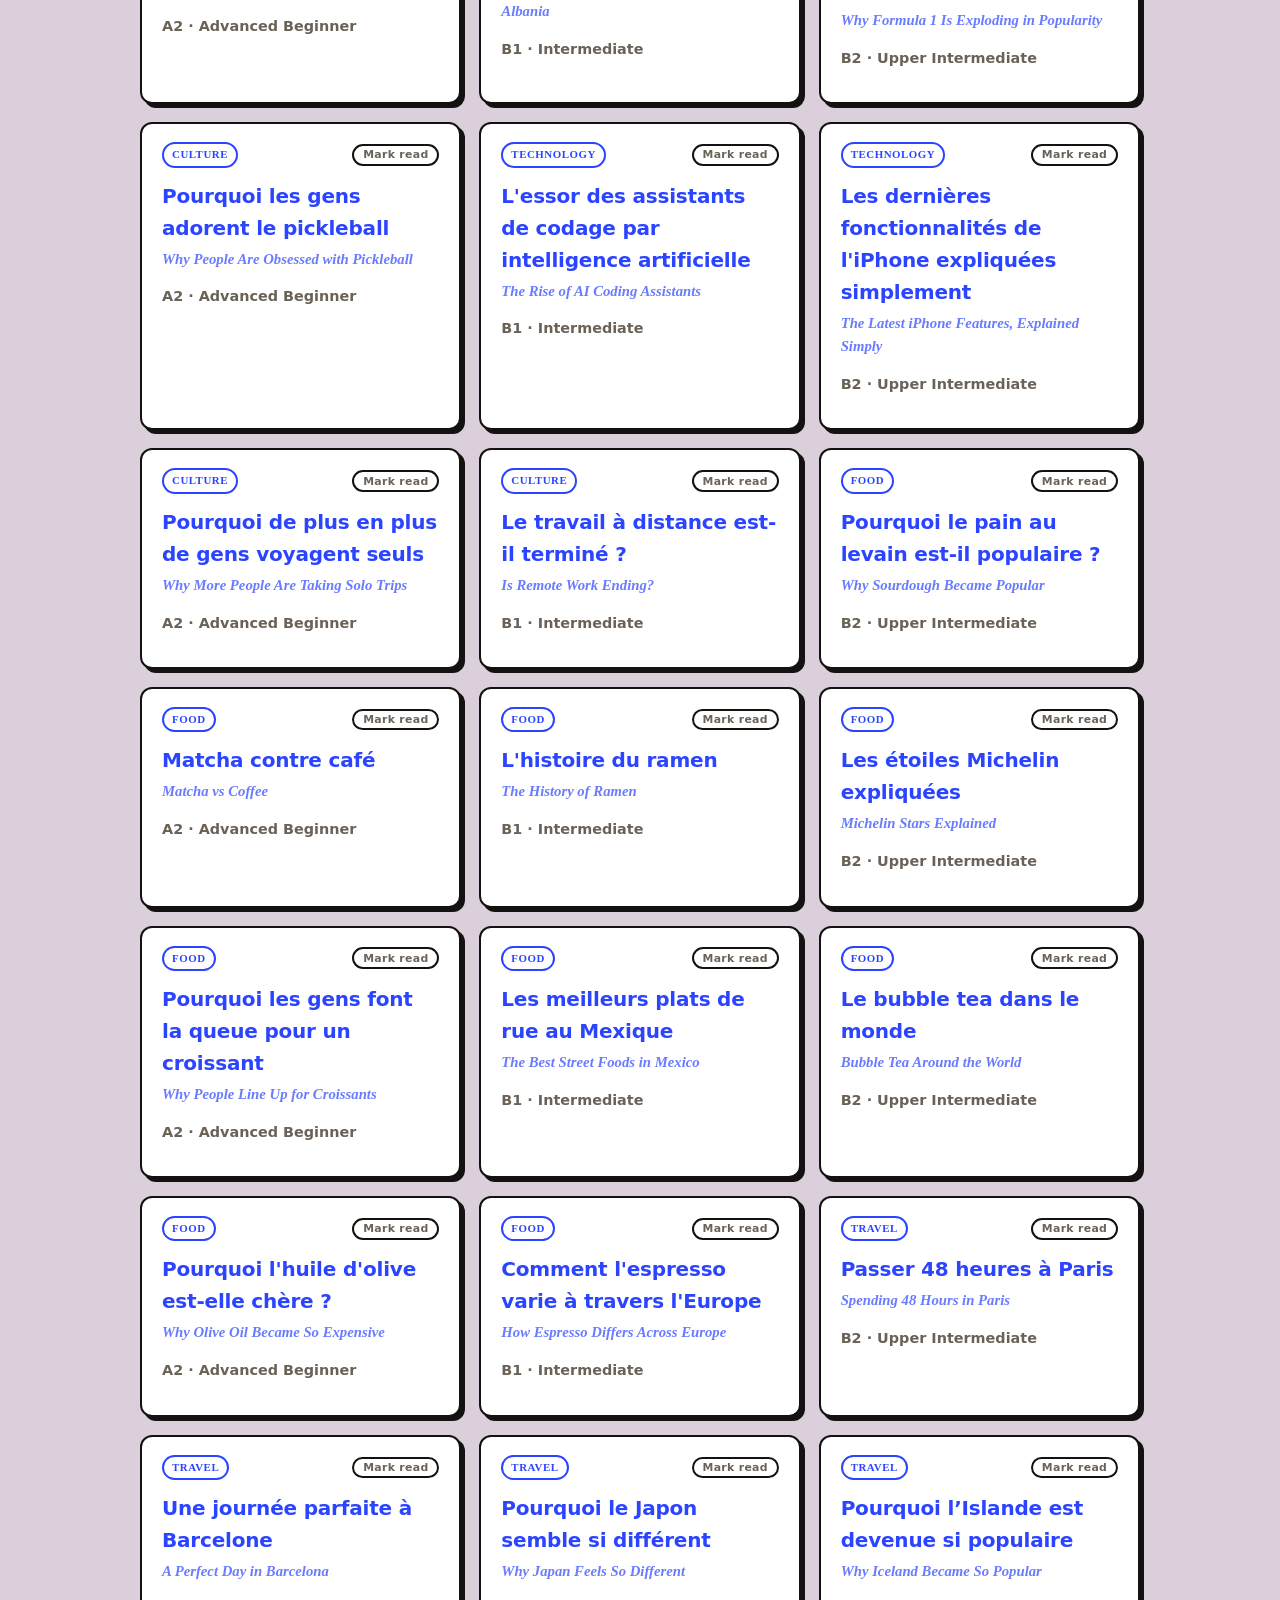
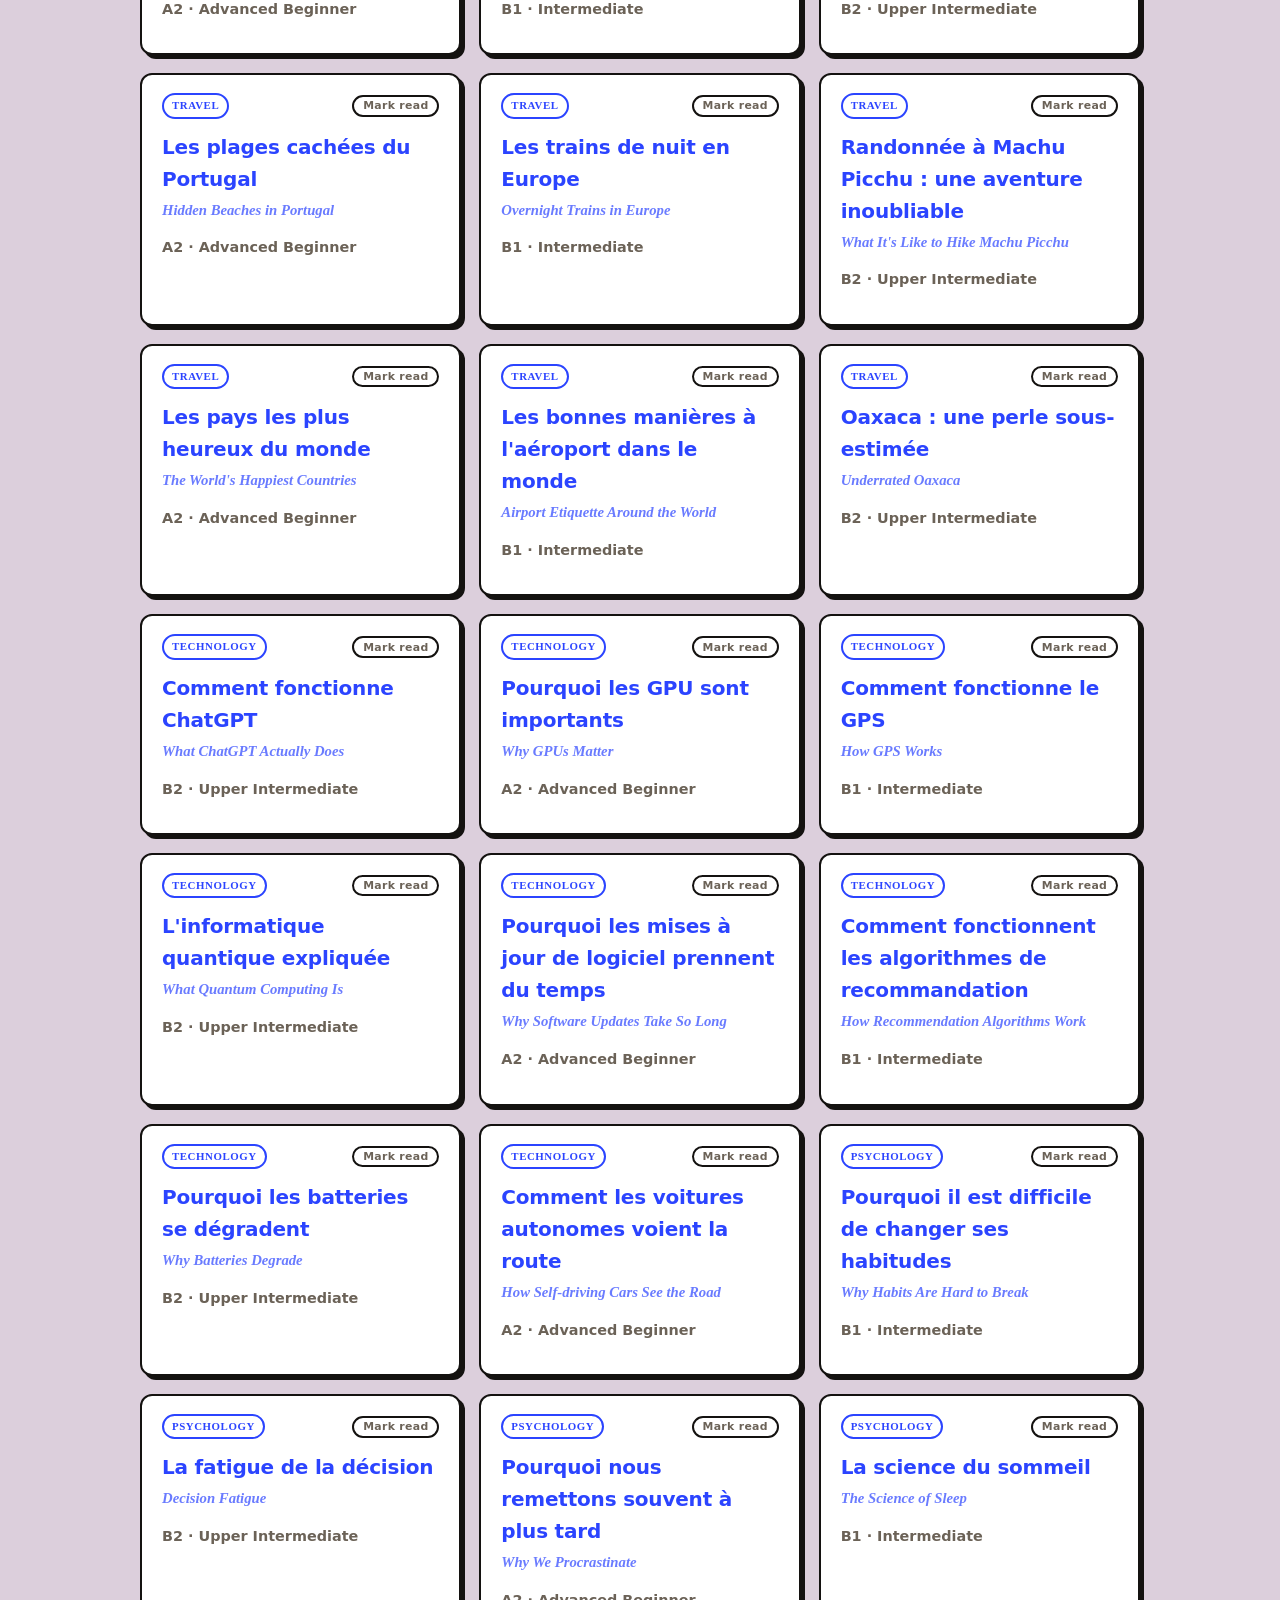
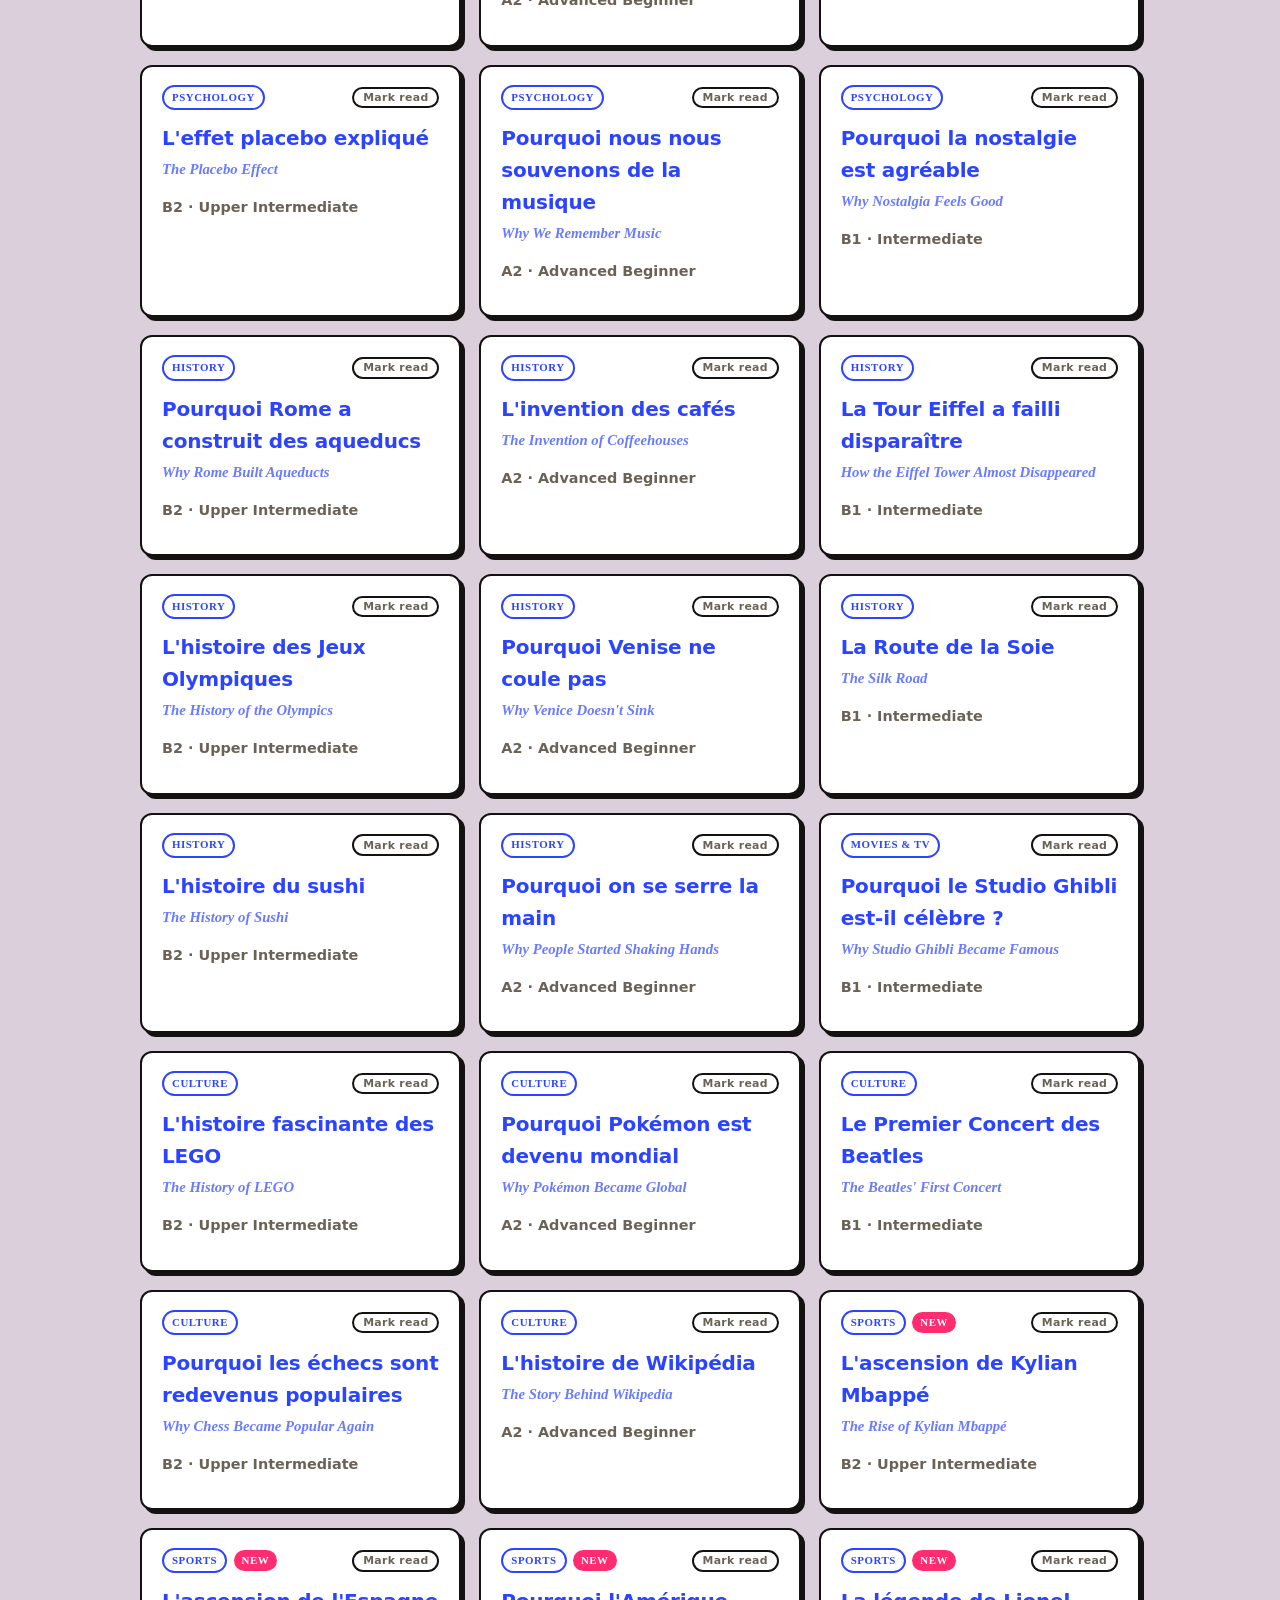
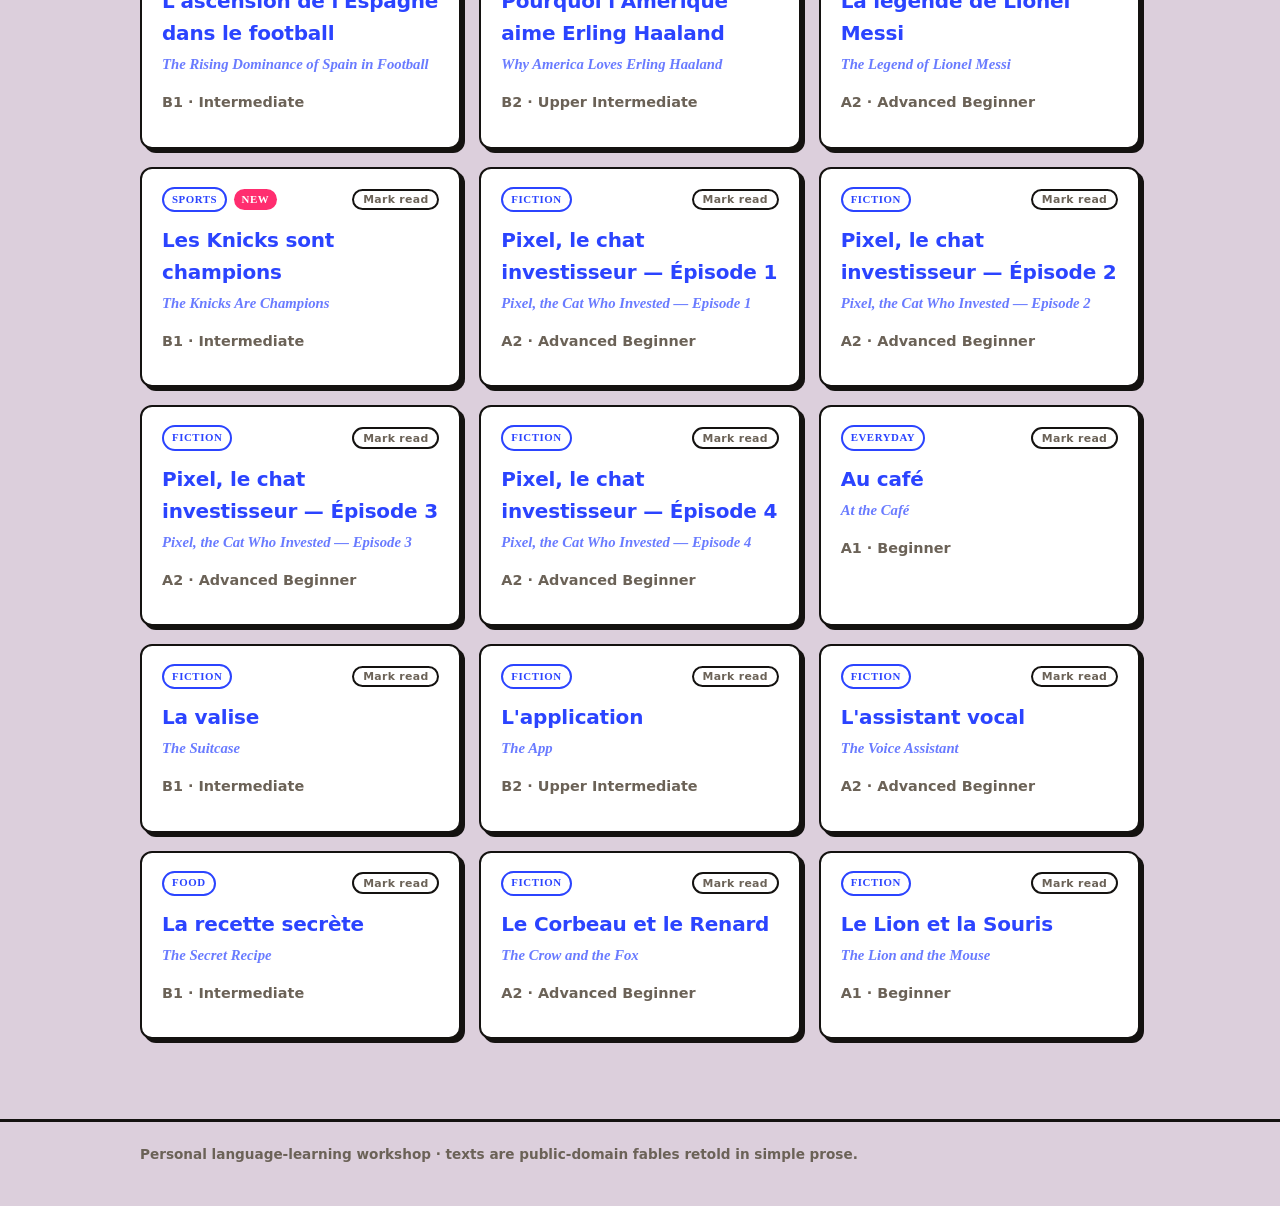
==== commit a1ef3f41: "Show plain-English level names alongside CEFR codes Not everyone knows the A1/B2 terminology, so lev" ====
--- a/index.html
+++ b/index.html
@@ -4,7 +4,7 @@
   <meta charset="UTF-8" />
   <meta name="viewport" content="width=device-width, initial-scale=1.0" />
   <title>Lingua — Parallel Reading</title>
-  <link rel="stylesheet" href="css/style.css?v=5" />
+  <link rel="stylesheet" href="css/style.css?v=6" />
   <style>
     .filter-row { display: flex; align-items: baseline; gap: .6rem; flex-wrap: wrap; margin-bottom: .5rem; }
     .filter-label { font-weight: 800; text-transform: uppercase; letter-spacing: .06em;
@@ -53,10 +53,10 @@
     <div class="wrap">Personal language-learning workshop · texts are public-domain fables retold in simple prose.</div>
   </footer>
 
-  <script src="data/texts.js?v=5"></script>
-  <script src="data/daily.js?v=5"></script>
-  <script src="data/generated.js?v=5"></script>
-  <script src="js/app.js?v=5"></script>
+  <script src="data/texts.js?v=6"></script>
+  <script src="data/daily.js?v=6"></script>
+  <script src="data/generated.js?v=6"></script>
+  <script src="js/app.js?v=6"></script>
   <script>
     (function () {
       const esc = (s) => String(s == null ? "" : s).replace(/[&<>"']/g, (c) =>
@@ -98,7 +98,7 @@
           '</div>' +
           '<h3>' + esc(t.title) + '</h3>' +
           (t.en_title ? '<p class="en-title">' + esc(t.en_title) + '</p>' : '') +
-          '<p class="meta">' + esc(t.level || '') + '</p>';
+          '<p class="meta">' + esc(window.levelText(t.level)) + '</p>';
         a.querySelector(".read-toggle").addEventListener("click", (e) => {
           e.preventDefault(); e.stopPropagation();
           window.setRead(t.id, !window.isRead(t.id));
@@ -144,7 +144,7 @@
 
       chip(levelBar, "all", "All levels (" + texts.length + ")", (v) => { level = v; });
       levels.forEach((l) =>
-        chip(levelBar, l, l + " (" + texts.filter((t) => t.level === l).length + ")", (v) => { level = v; }));
+        chip(levelBar, l, window.levelText(l) + " (" + texts.filter((t) => t.level === l).length + ")", (v) => { level = v; }));
 
       chip(sectionBar, "all", "All topics", (v) => { section = v; });
       sections.forEach((s) =>
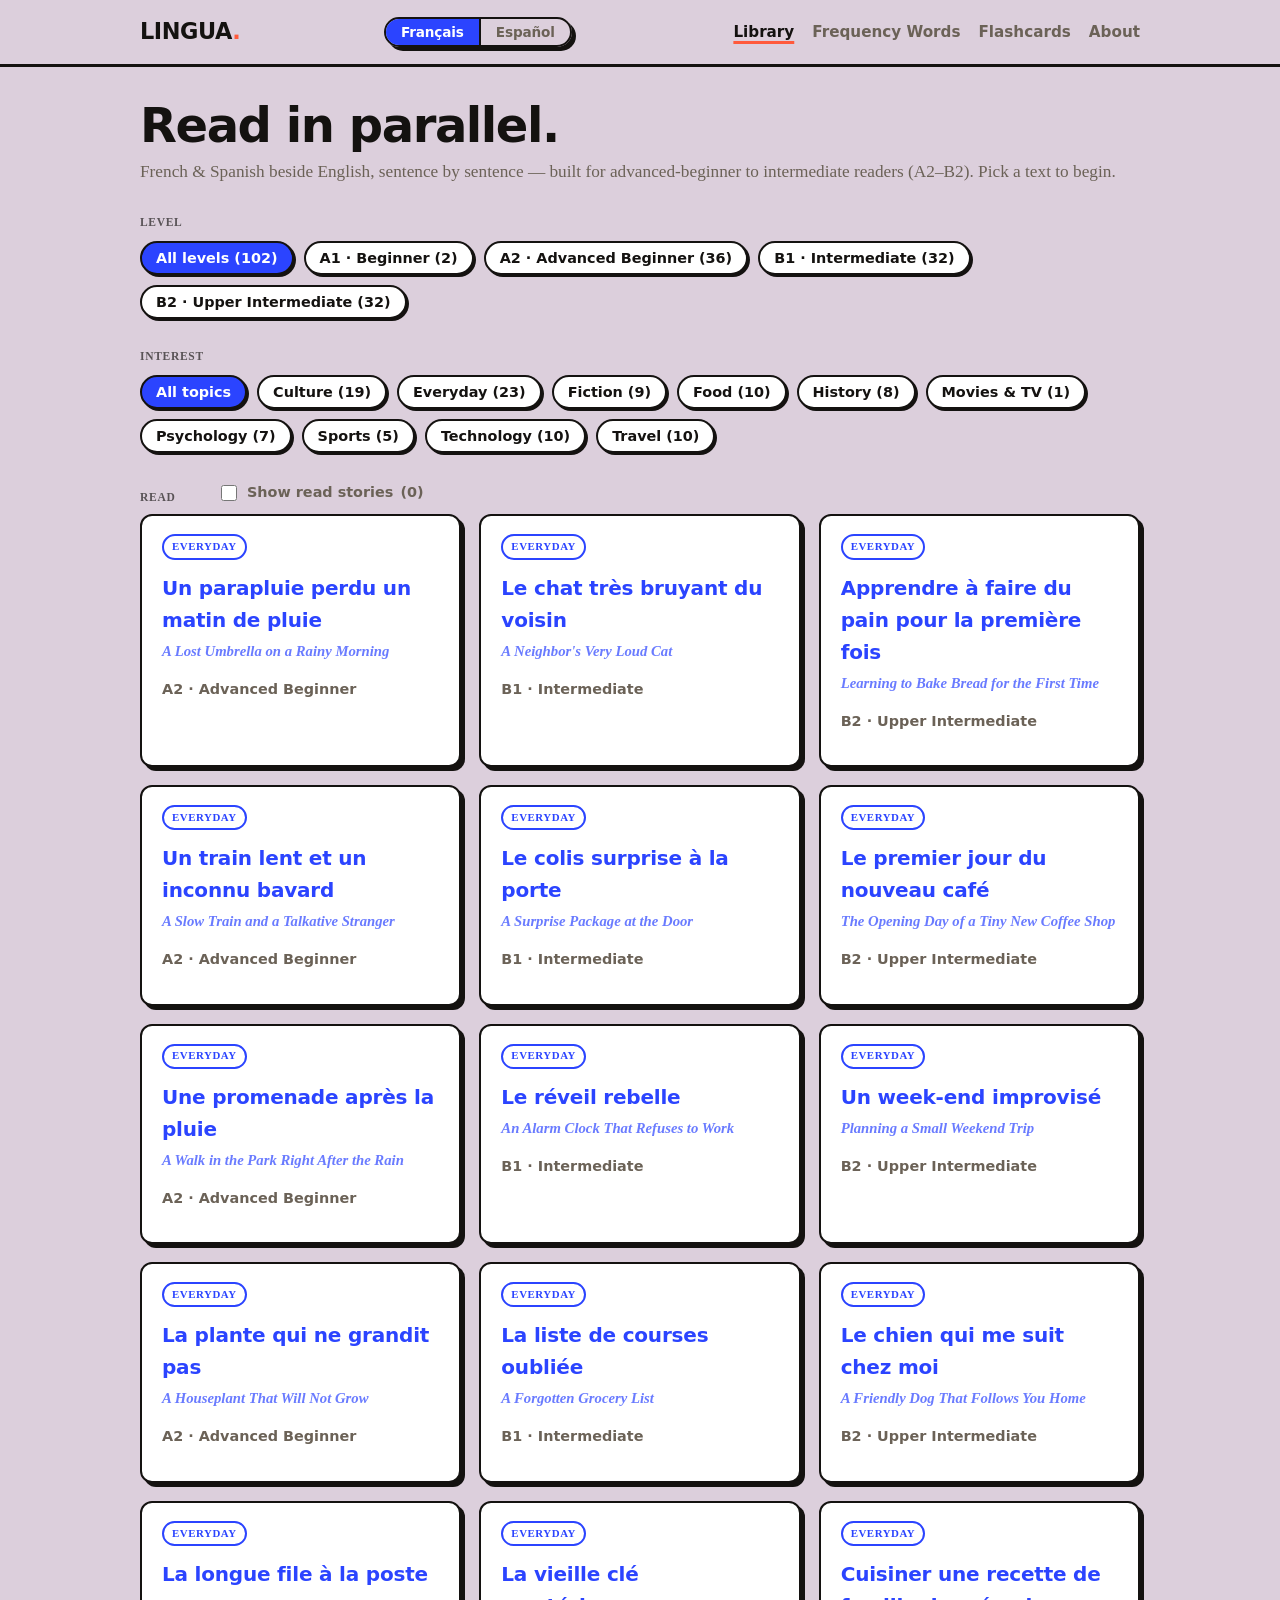
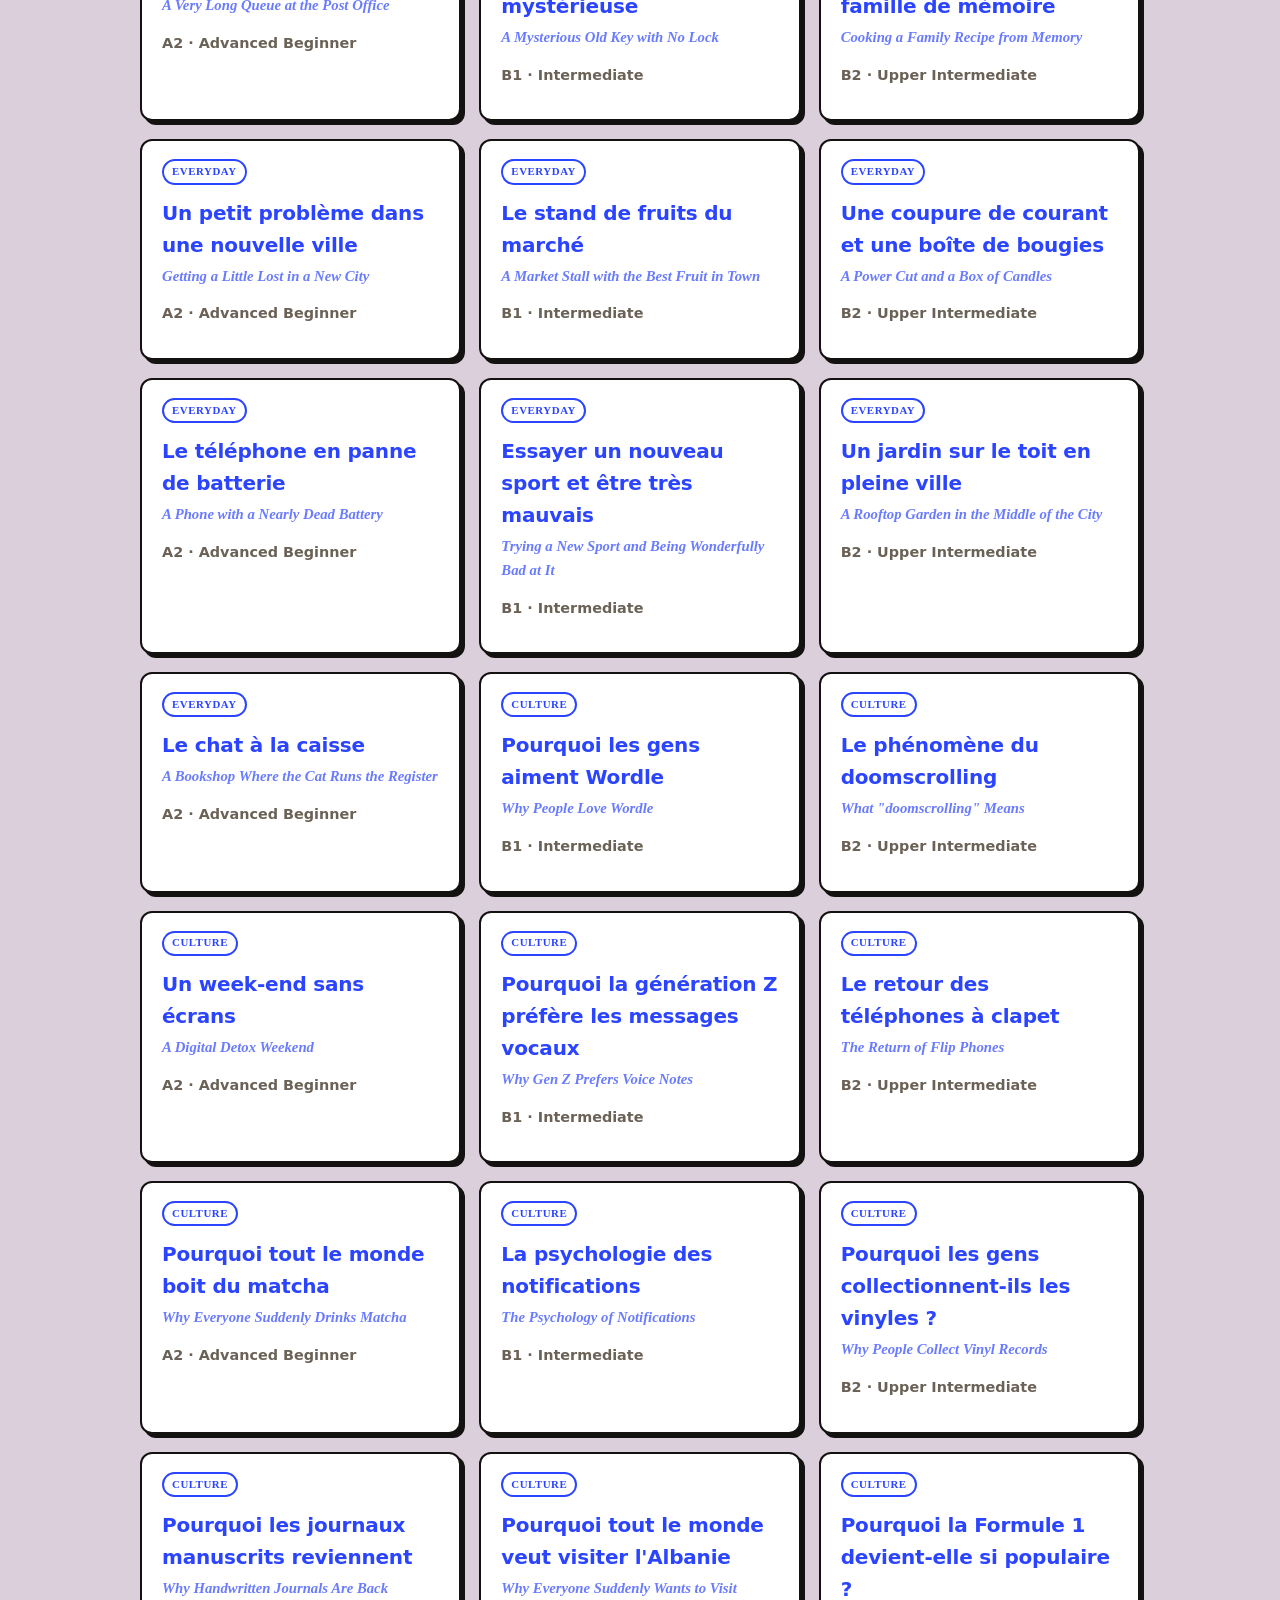
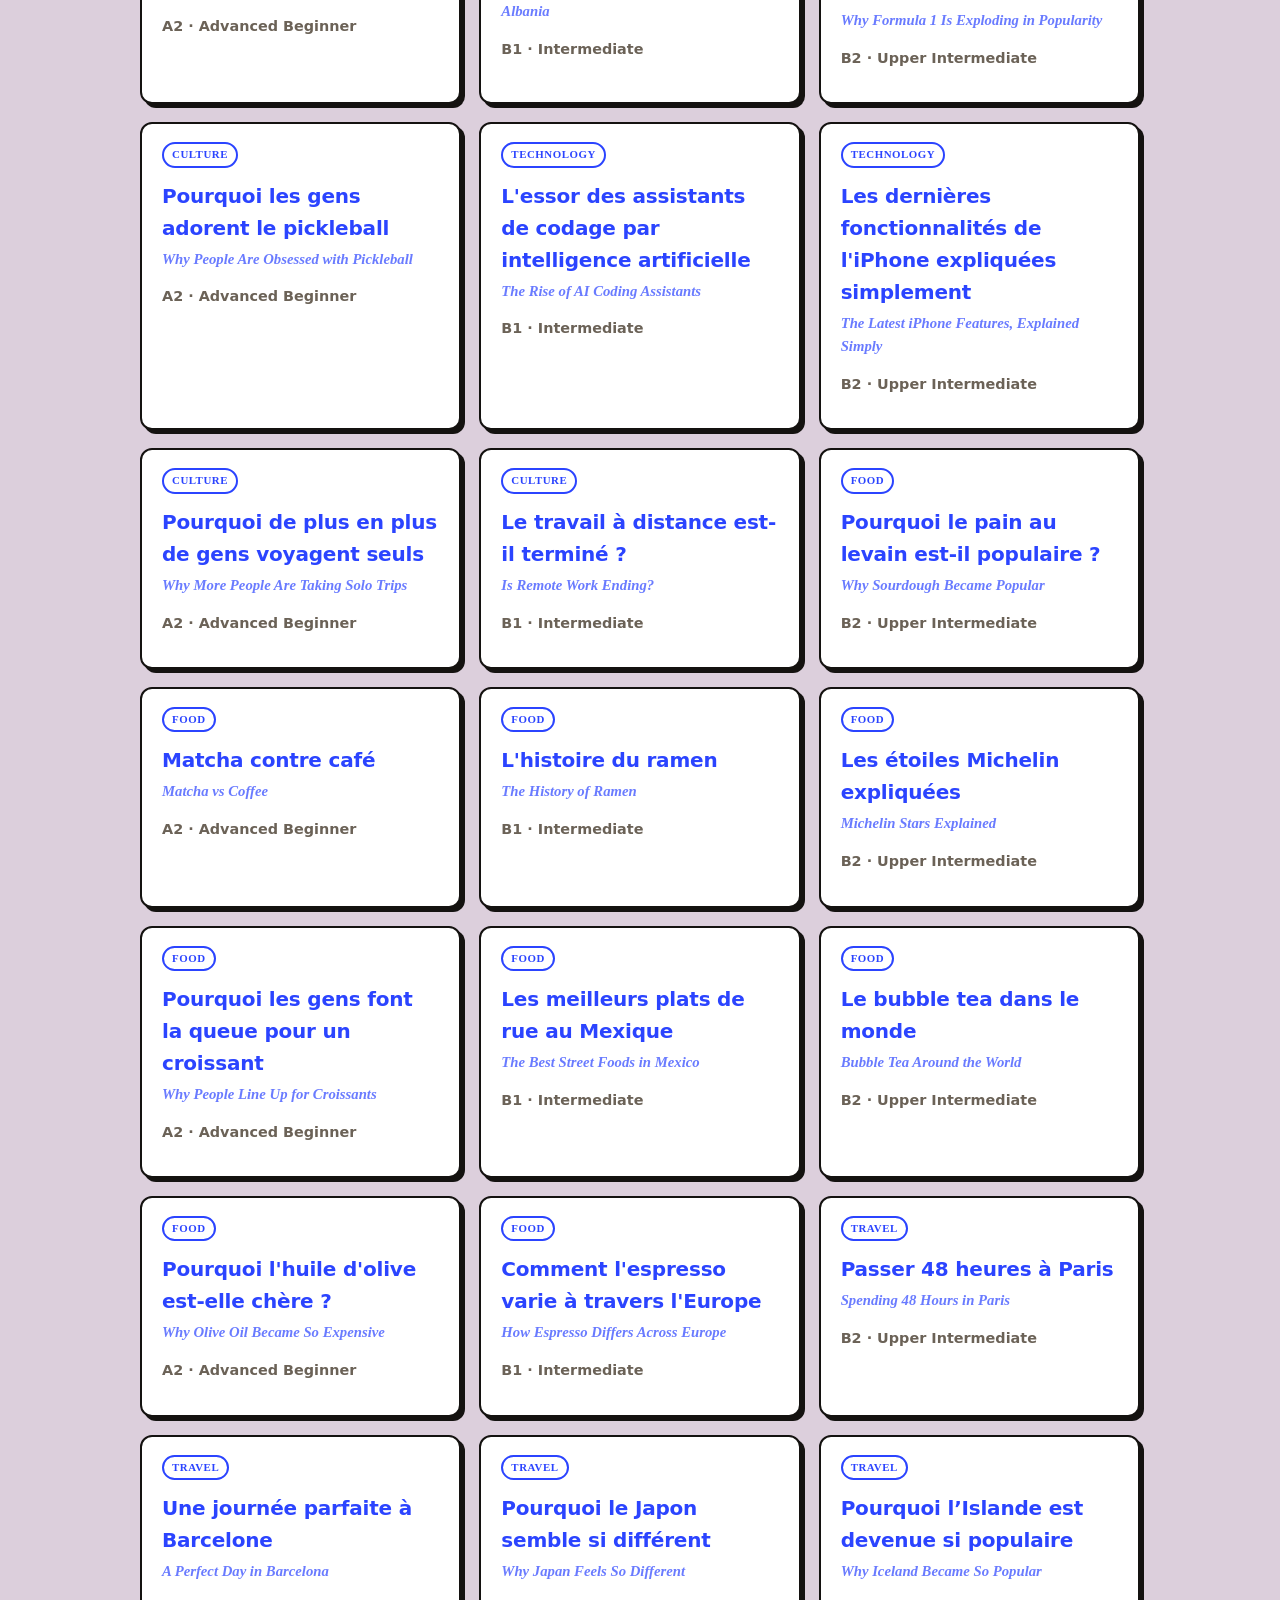
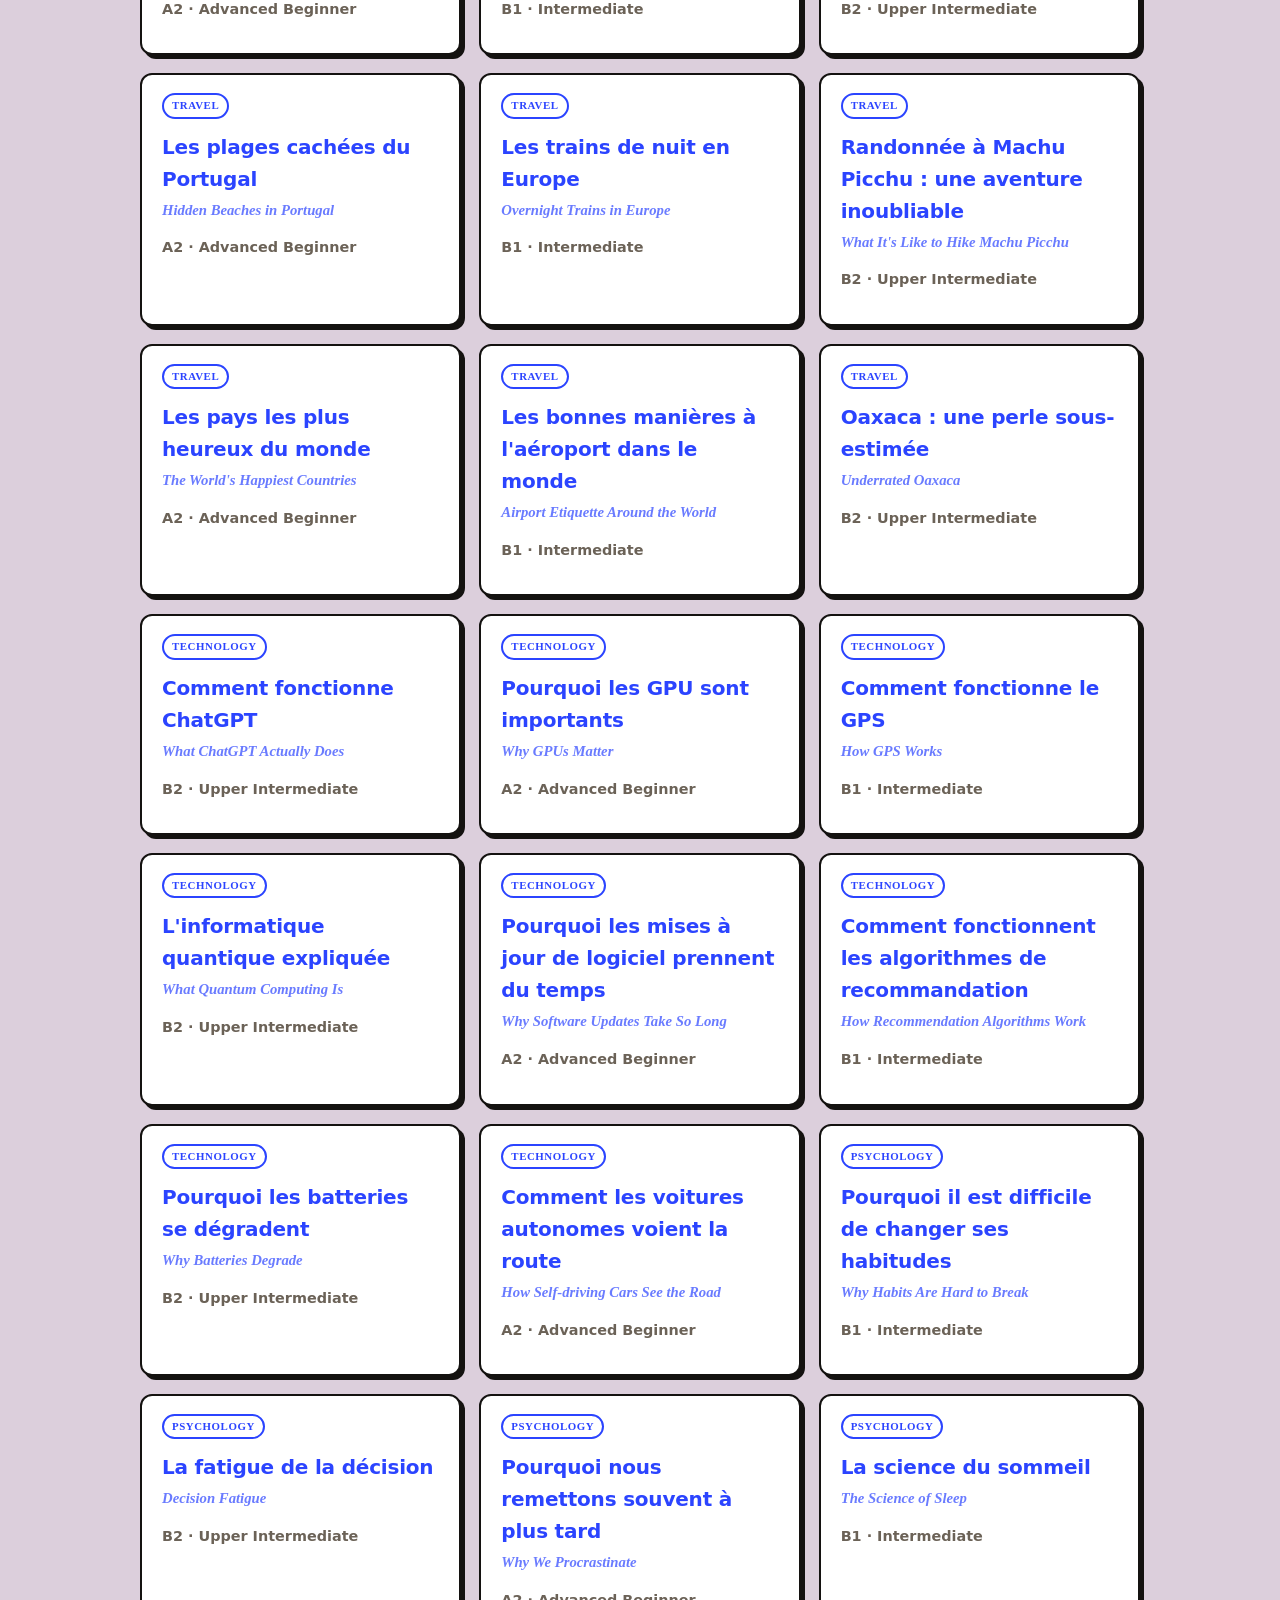
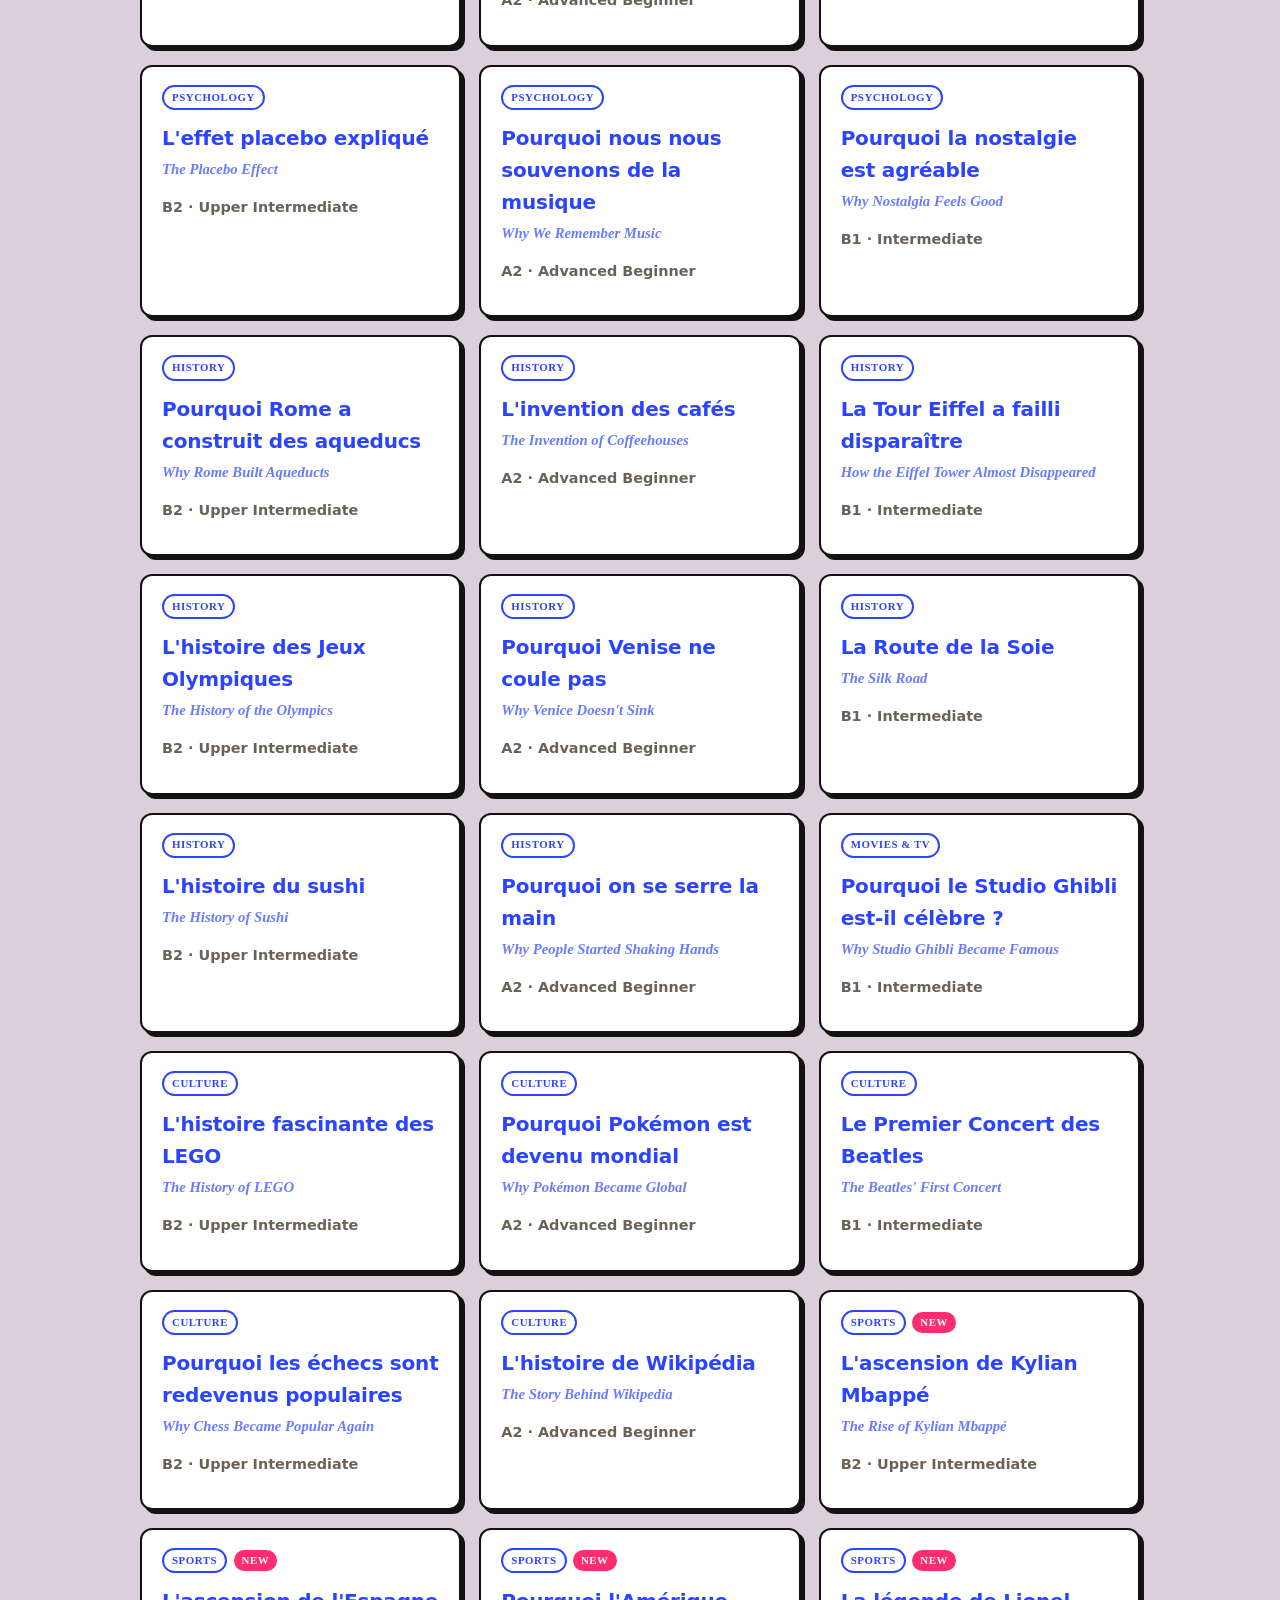
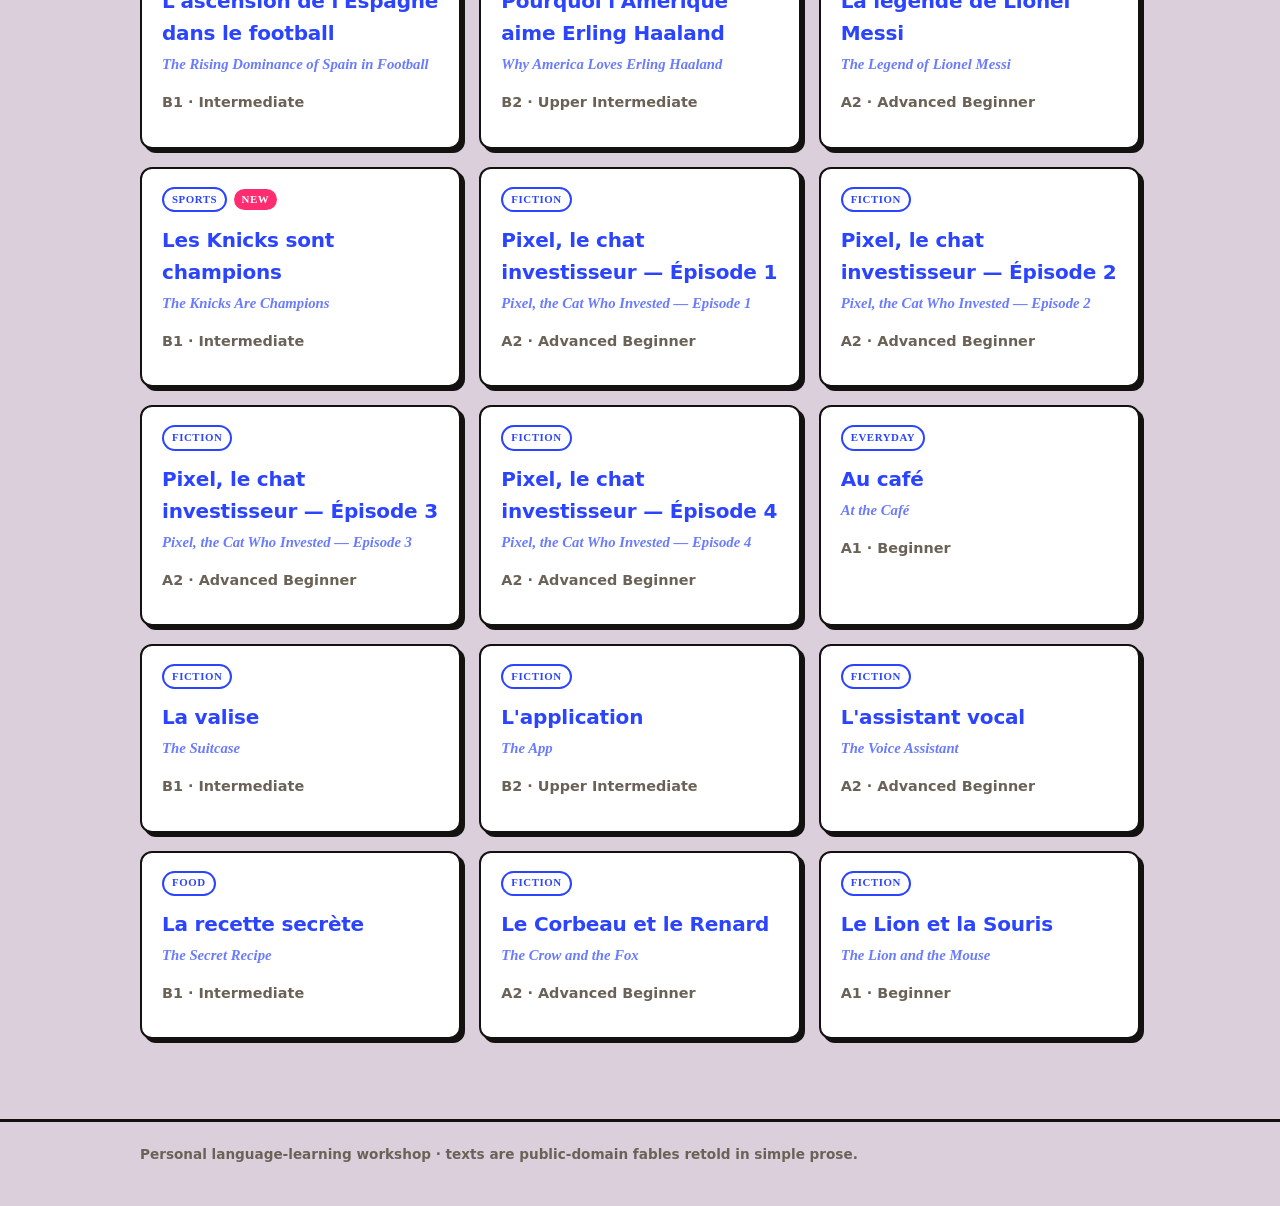
==== commit f10728e7: "Move read-marking off the library tiles into the reader only The tiles no longer carry a mark/unmark" ====
--- a/index.html
+++ b/index.html
@@ -4,7 +4,7 @@
   <meta charset="UTF-8" />
   <meta name="viewport" content="width=device-width, initial-scale=1.0" />
   <title>Lingua — Parallel Reading</title>
-  <link rel="stylesheet" href="css/style.css?v=6" />
+  <link rel="stylesheet" href="css/style.css?v=7" />
   <style>
     .filter-row { display: flex; align-items: baseline; gap: .6rem; flex-wrap: wrap; margin-bottom: .5rem; }
     .filter-label { font-weight: 800; text-transform: uppercase; letter-spacing: .06em;
@@ -15,11 +15,9 @@
     .new-tag { font-size: .68rem; font-weight: 900; text-transform: uppercase; letter-spacing: .05em;
                padding: .12rem .5rem; border-radius: 999px; background: #ff2d6f; color: #fff; }
     .card .en-title { margin: .1rem 0 0; font-style: italic; opacity: .7; font-size: .92rem; }
-    .read-toggle { margin-left: auto; font-family: system-ui, sans-serif; font-size: .68rem;
-                   font-weight: 800; letter-spacing: .03em; padding: .14rem .55rem; border-radius: 999px;
-                   border: 2px solid var(--ink); background: transparent; color: var(--muted); cursor: pointer; }
-    .read-toggle:hover { color: var(--ink); }
-    .read-toggle.on { background: var(--ink); color: var(--surface); }
+    .read-flag { margin-left: auto; font-family: system-ui, sans-serif; font-size: .68rem;
+                 font-weight: 800; letter-spacing: .03em; padding: .14rem .55rem; border-radius: 999px;
+                 background: var(--ink); color: var(--surface); }
     .card.is-read { opacity: .58; }
     .card.is-read:hover { opacity: 1; }
     .show-read { font-family: system-ui, sans-serif; font-size: .9rem; font-weight: 600;
@@ -53,10 +51,10 @@
     <div class="wrap">Personal language-learning workshop · texts are public-domain fables retold in simple prose.</div>
   </footer>
 
-  <script src="data/texts.js?v=6"></script>
-  <script src="data/daily.js?v=6"></script>
-  <script src="data/generated.js?v=6"></script>
-  <script src="js/app.js?v=6"></script>
+  <script src="data/texts.js?v=7"></script>
+  <script src="data/daily.js?v=7"></script>
+  <script src="data/generated.js?v=7"></script>
+  <script src="js/app.js?v=7"></script>
   <script>
     (function () {
       const esc = (s) => String(s == null ? "" : s).replace(/[&<>"']/g, (c) =>
@@ -92,18 +90,11 @@
           '<div class="card-top">' +
             (t.section ? '<span class="section-tag">' + esc(t.section) + '</span>' : '') +
             (t.new ? '<span class="new-tag">New</span>' : '') +
-            '<button type="button" class="read-toggle' + (read ? ' on' : '') + '" title="' +
-              (read ? 'Read — click to mark unread' : 'Mark as read') + '">' +
-              (read ? '✓ Read' : 'Mark read') + '</button>' +
+            (read ? '<span class="read-flag">✓ Read</span>' : '') +
           '</div>' +
           '<h3>' + esc(t.title) + '</h3>' +
           (t.en_title ? '<p class="en-title">' + esc(t.en_title) + '</p>' : '') +
           '<p class="meta">' + esc(window.levelText(t.level)) + '</p>';
-        a.querySelector(".read-toggle").addEventListener("click", (e) => {
-          e.preventDefault(); e.stopPropagation();
-          window.setRead(t.id, !window.isRead(t.id));
-          render();
-        });
         return a;
       }
 
